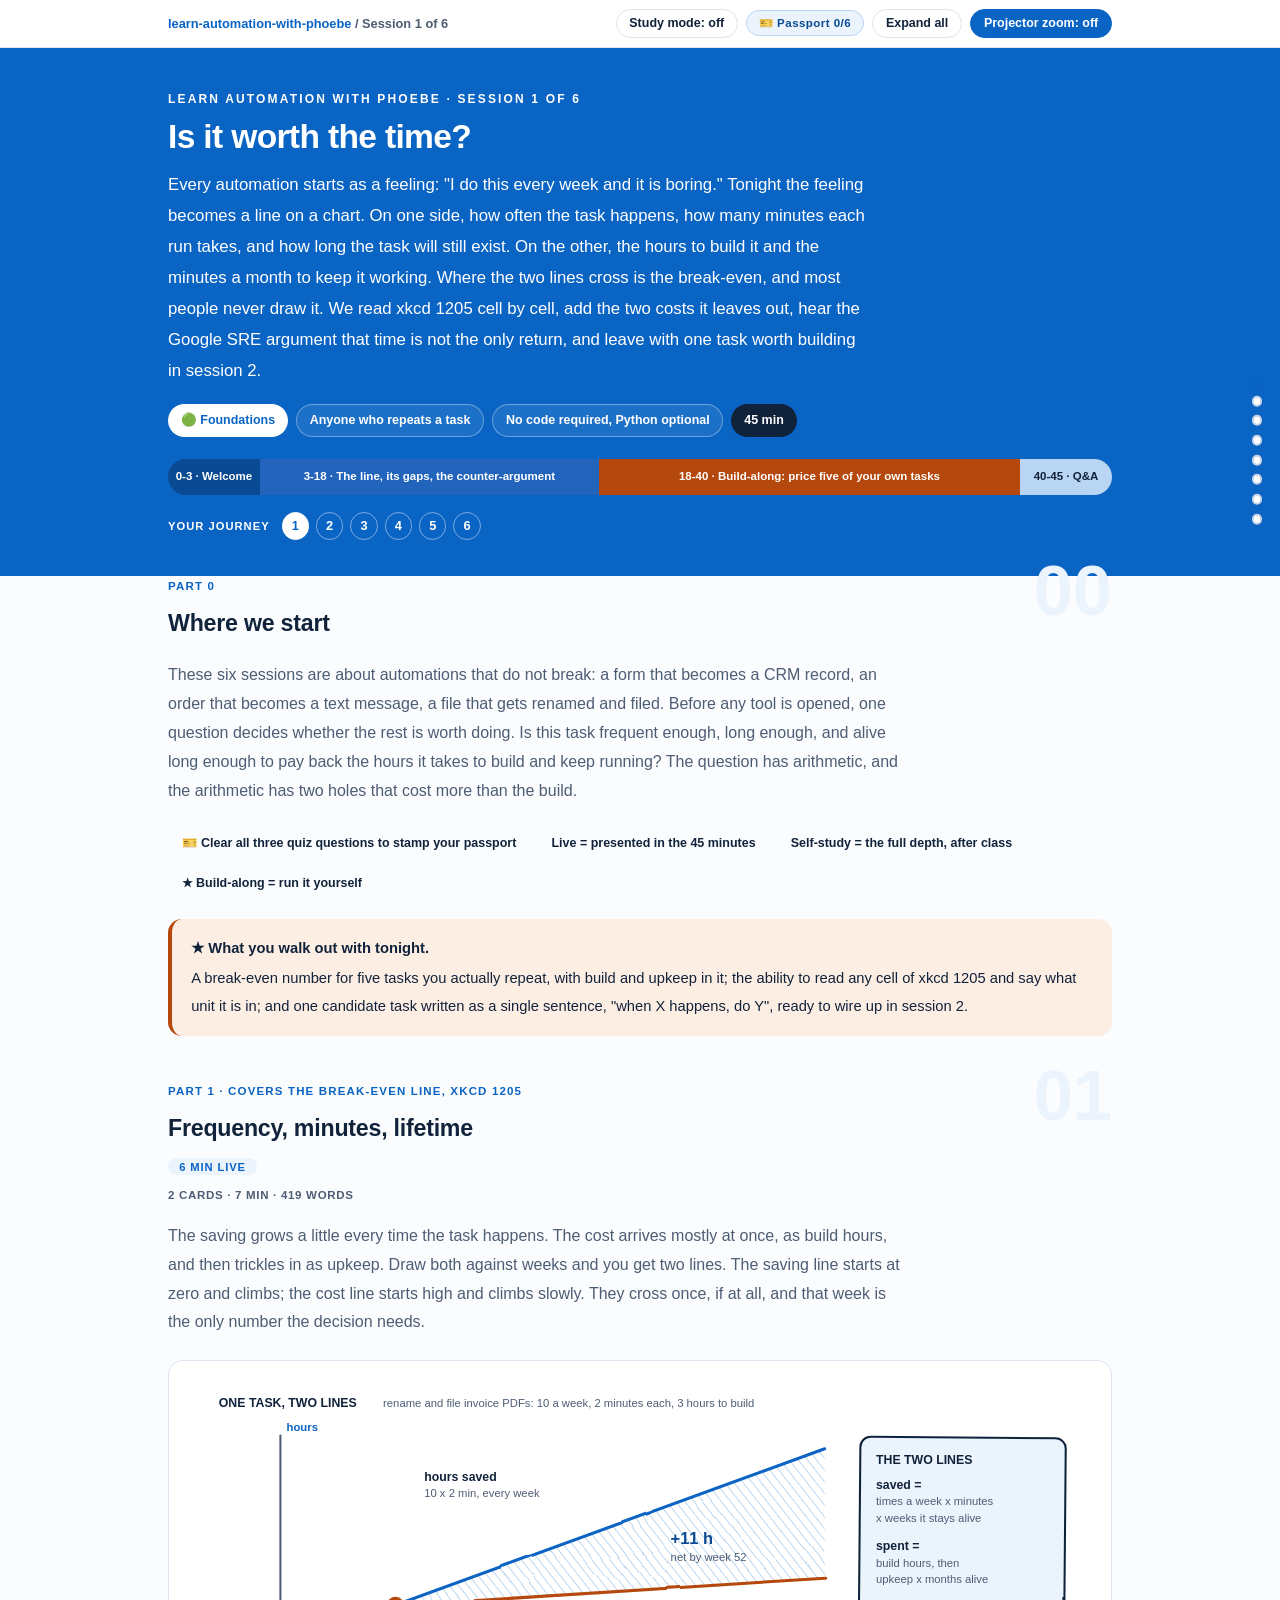
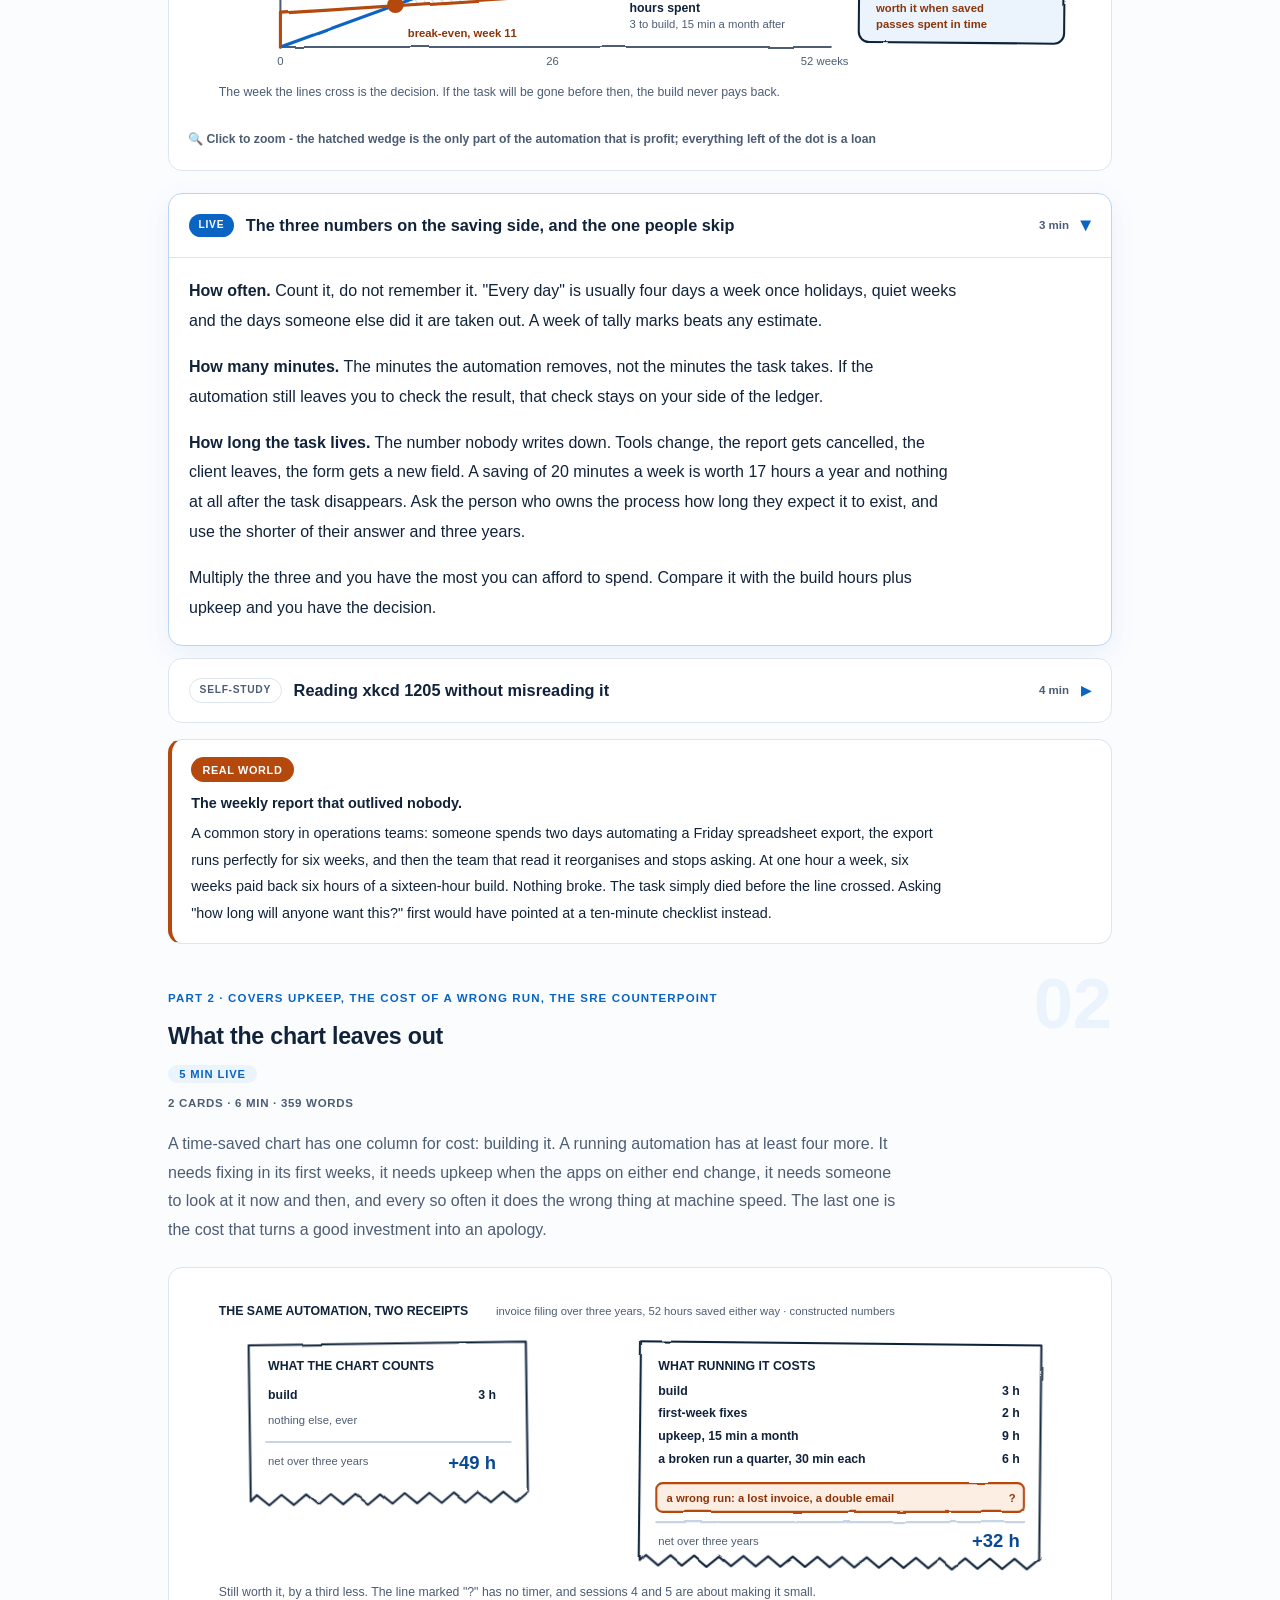
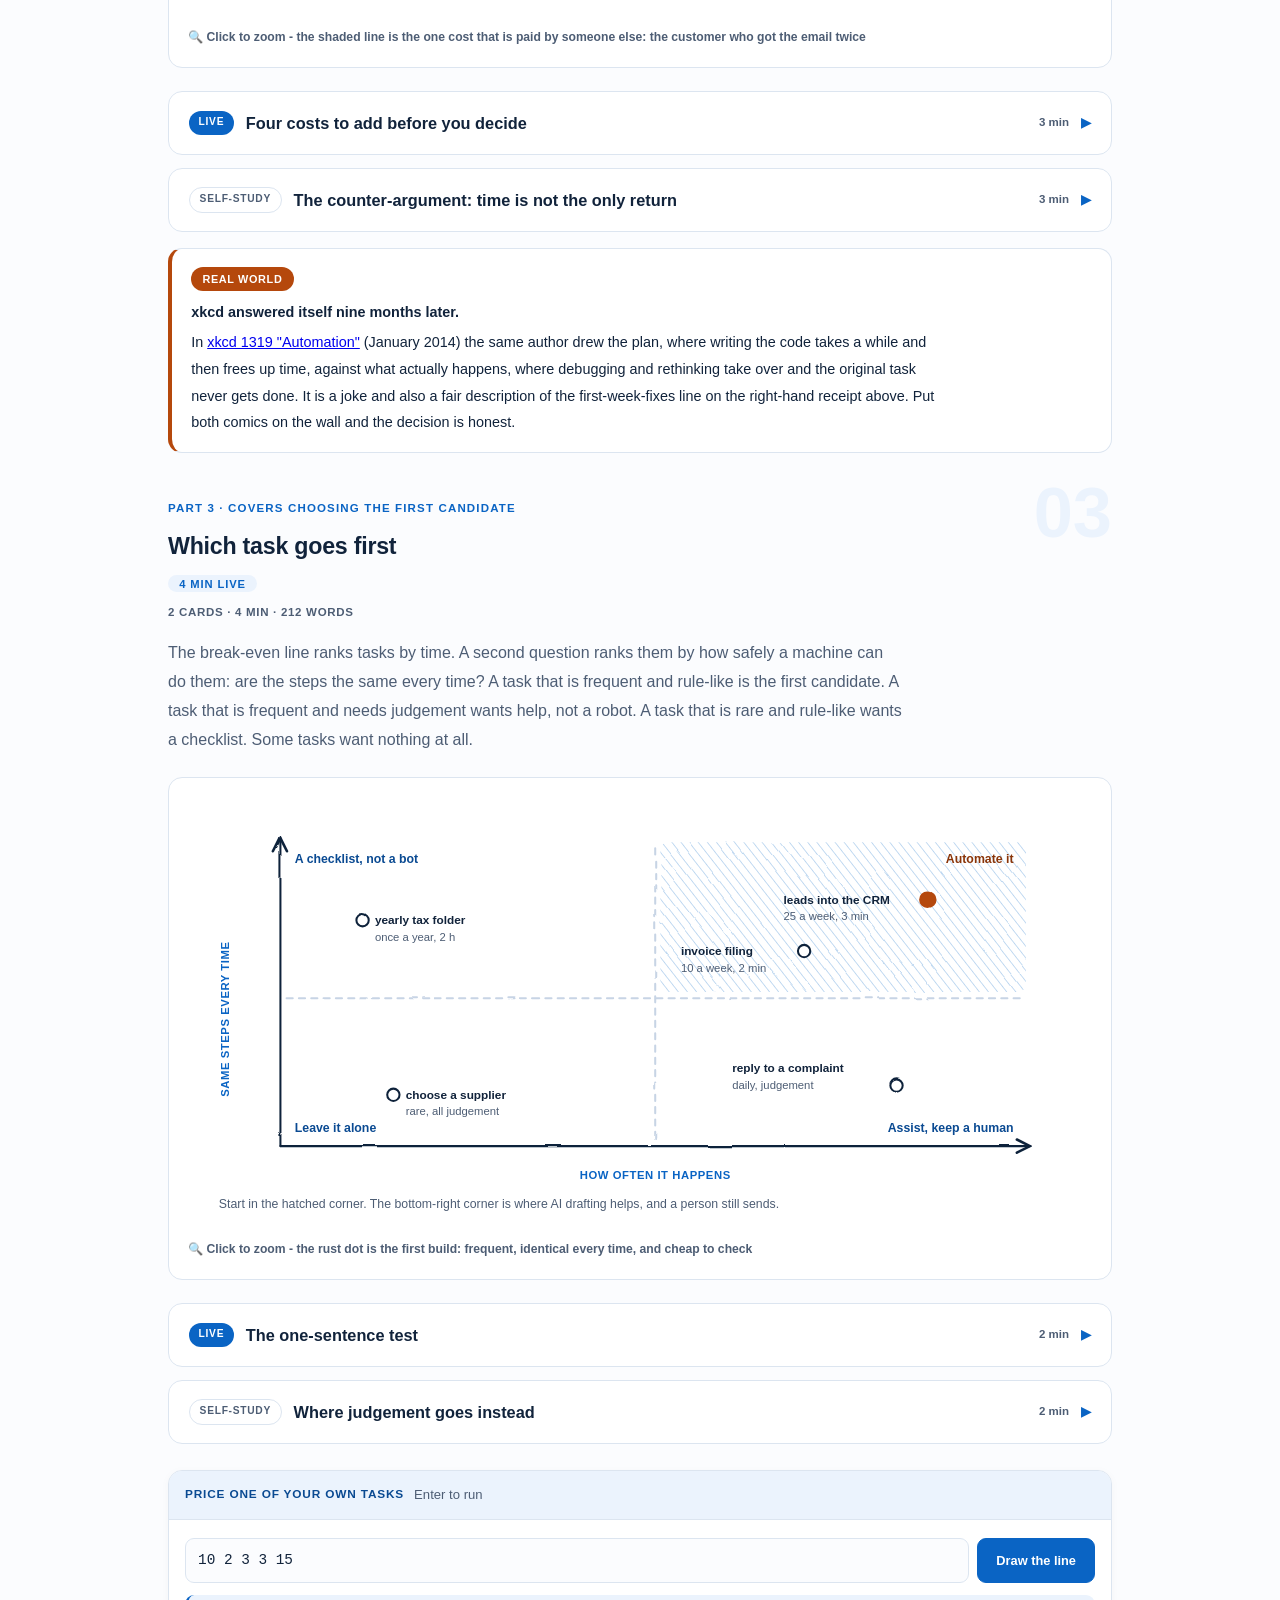
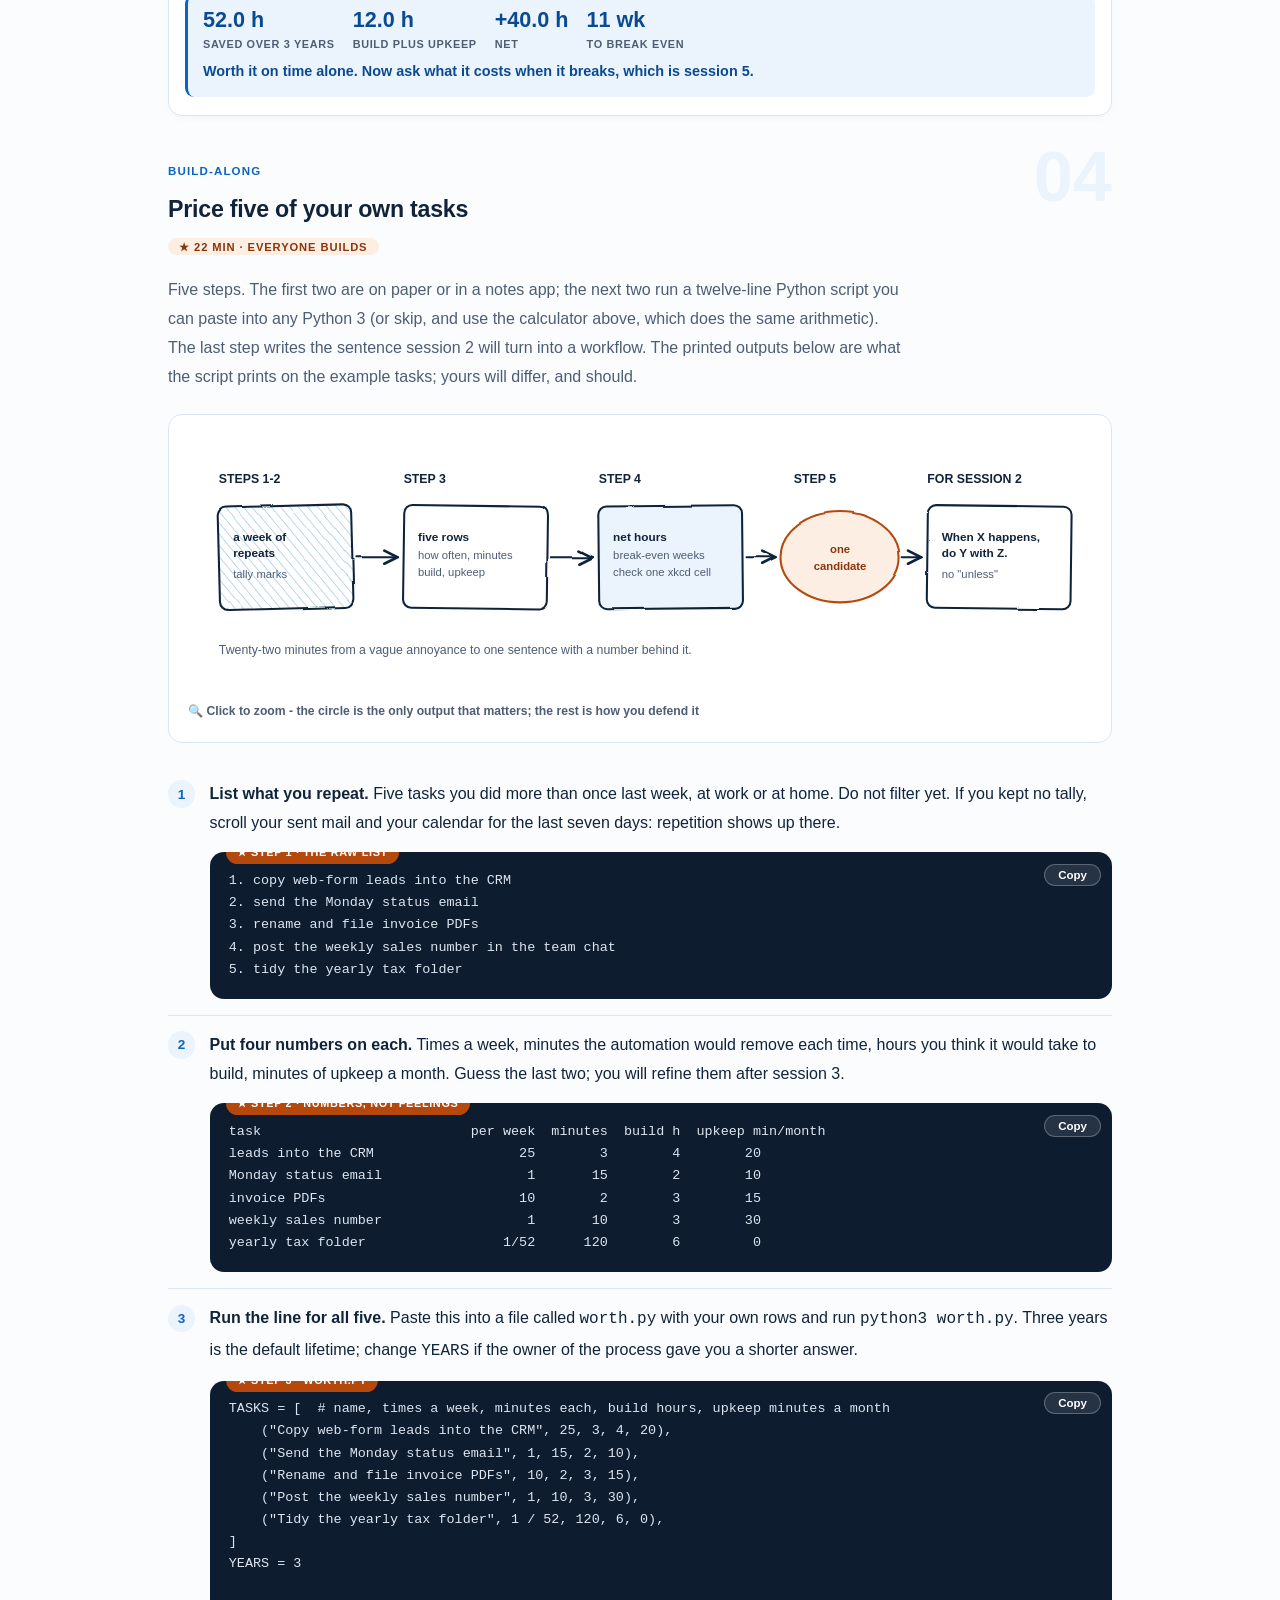
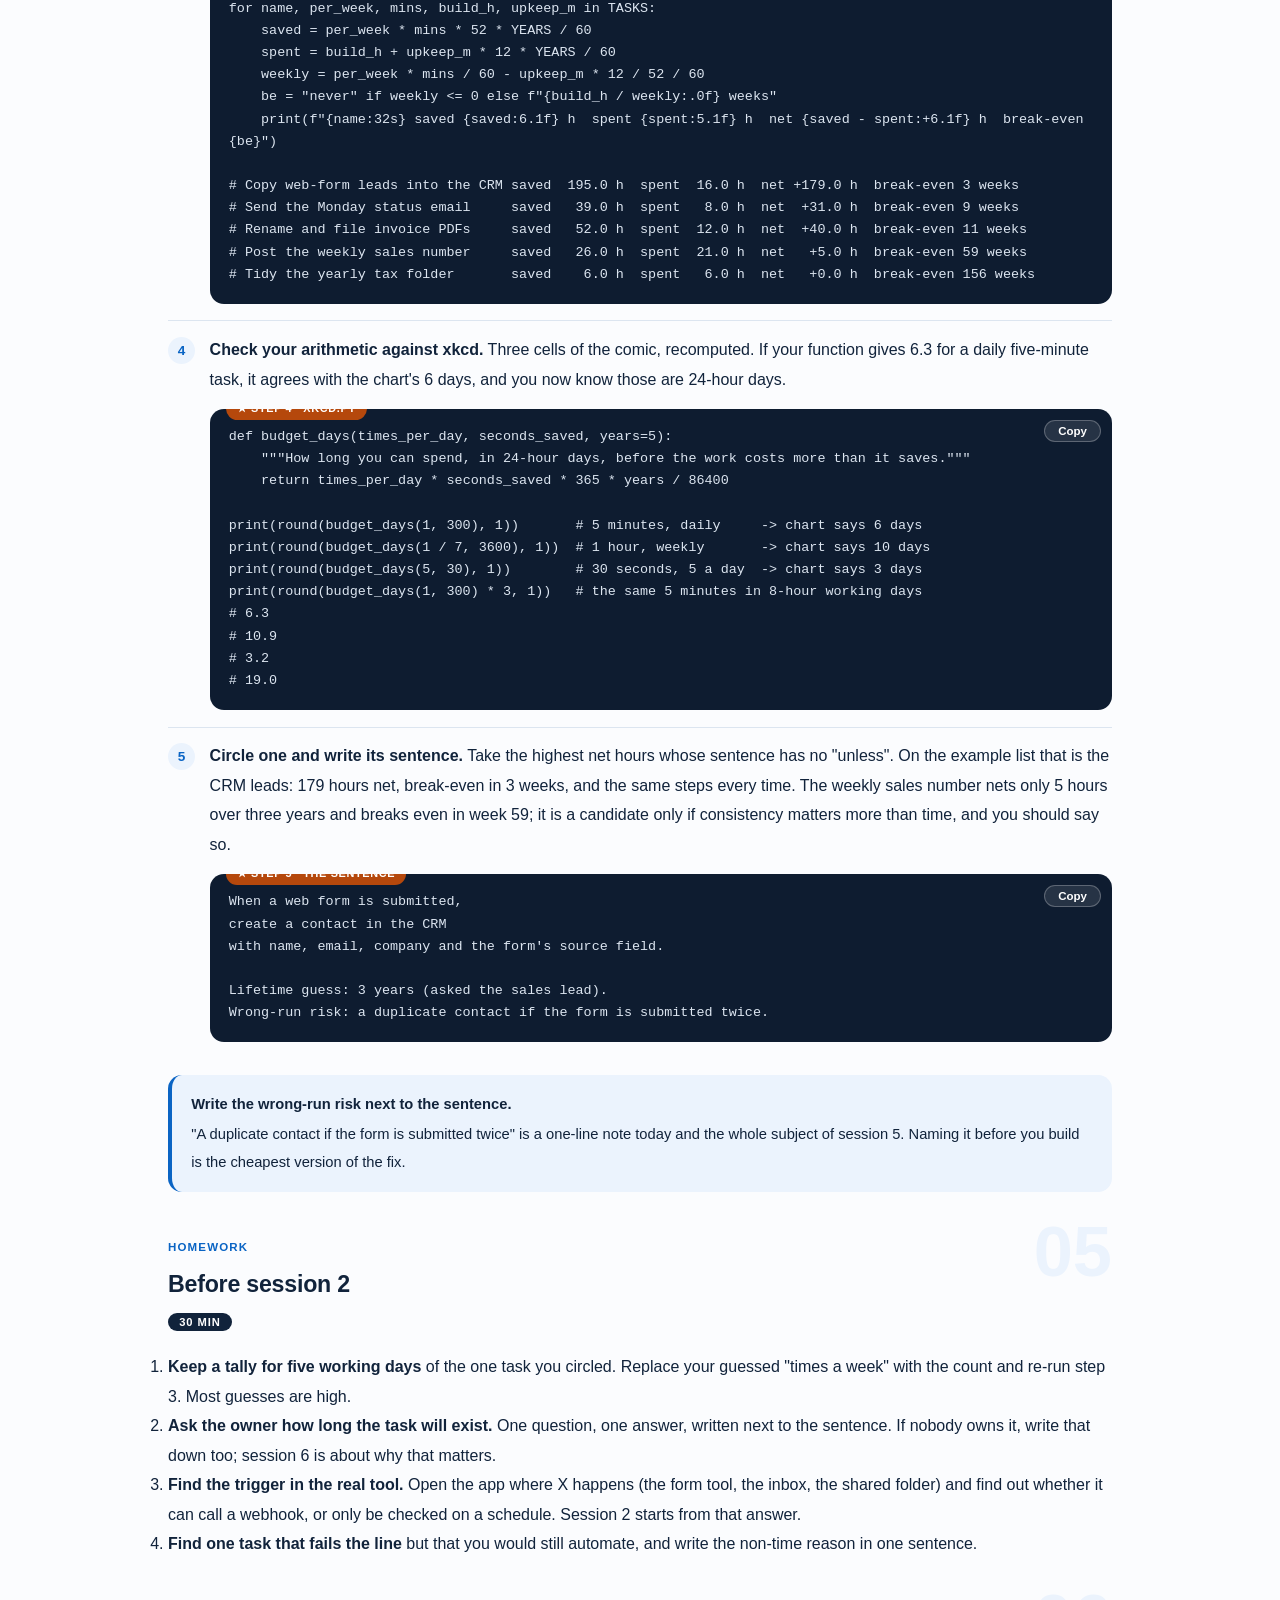
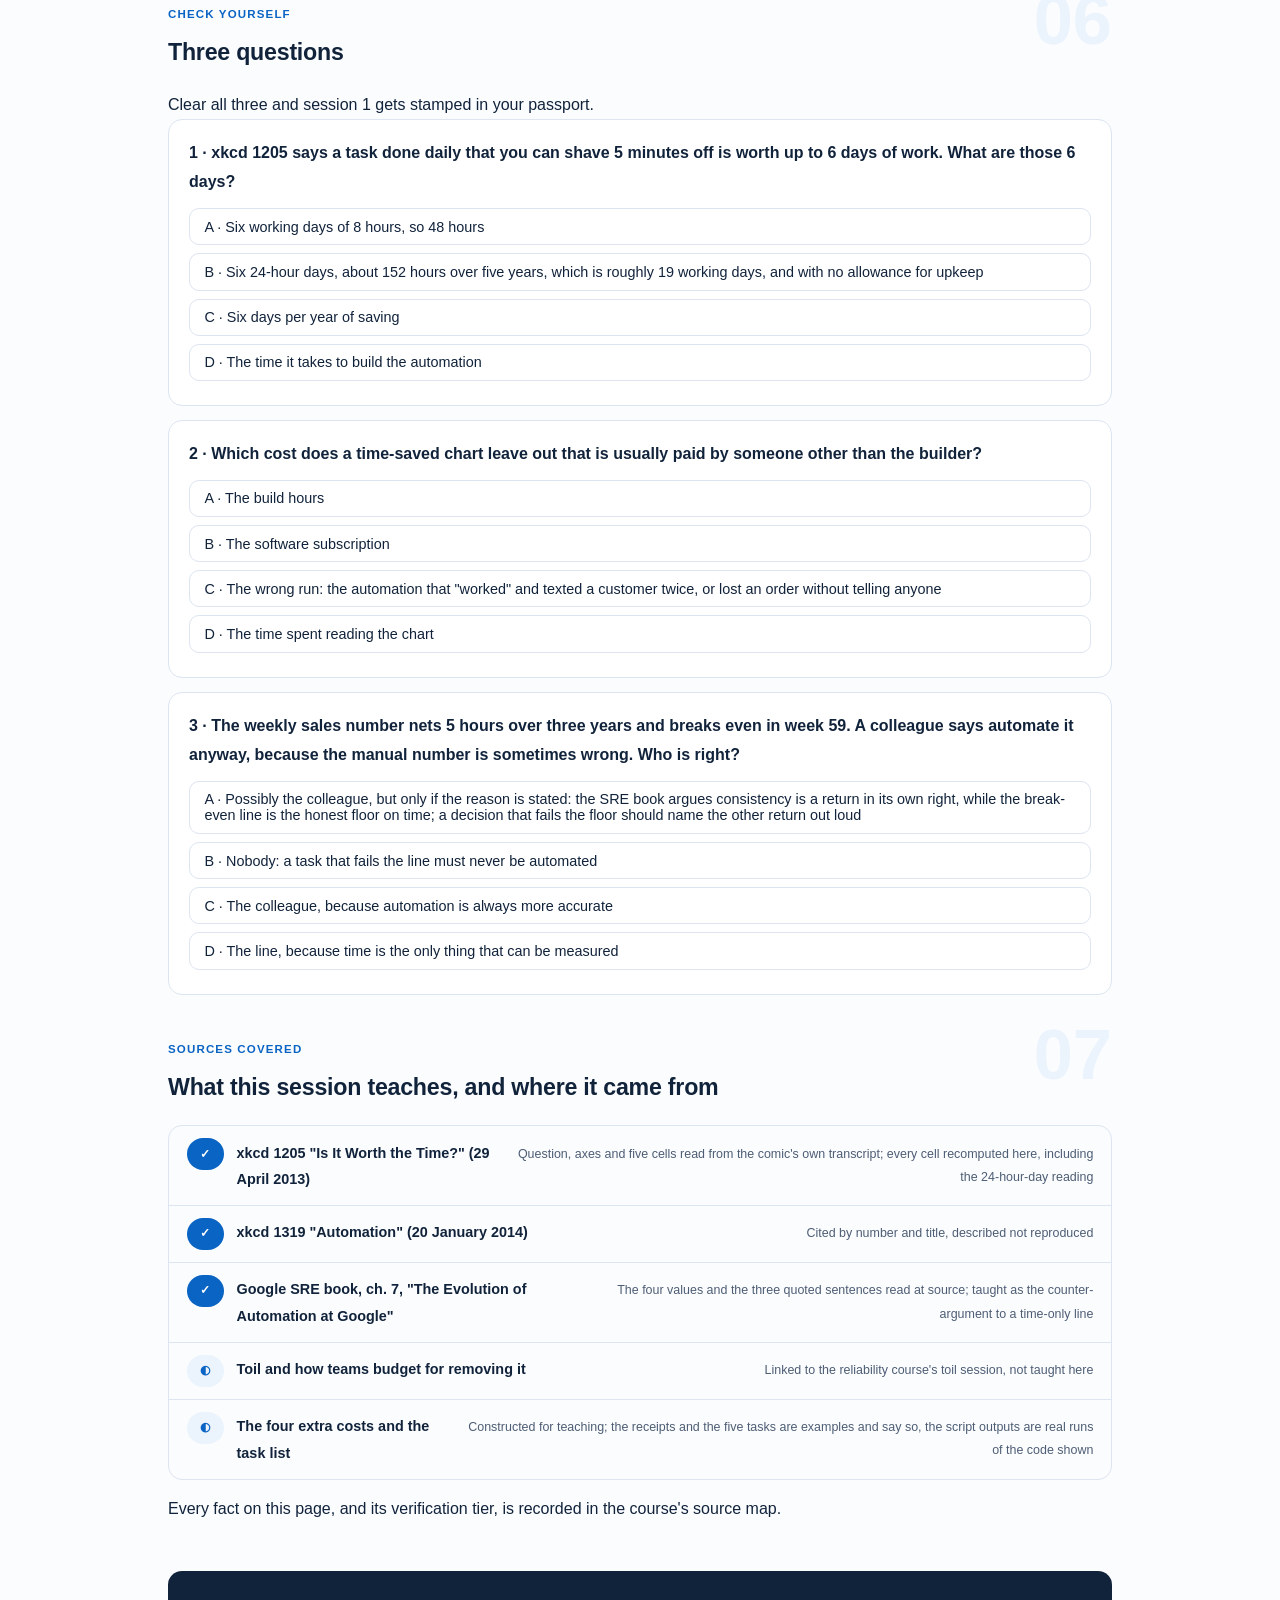
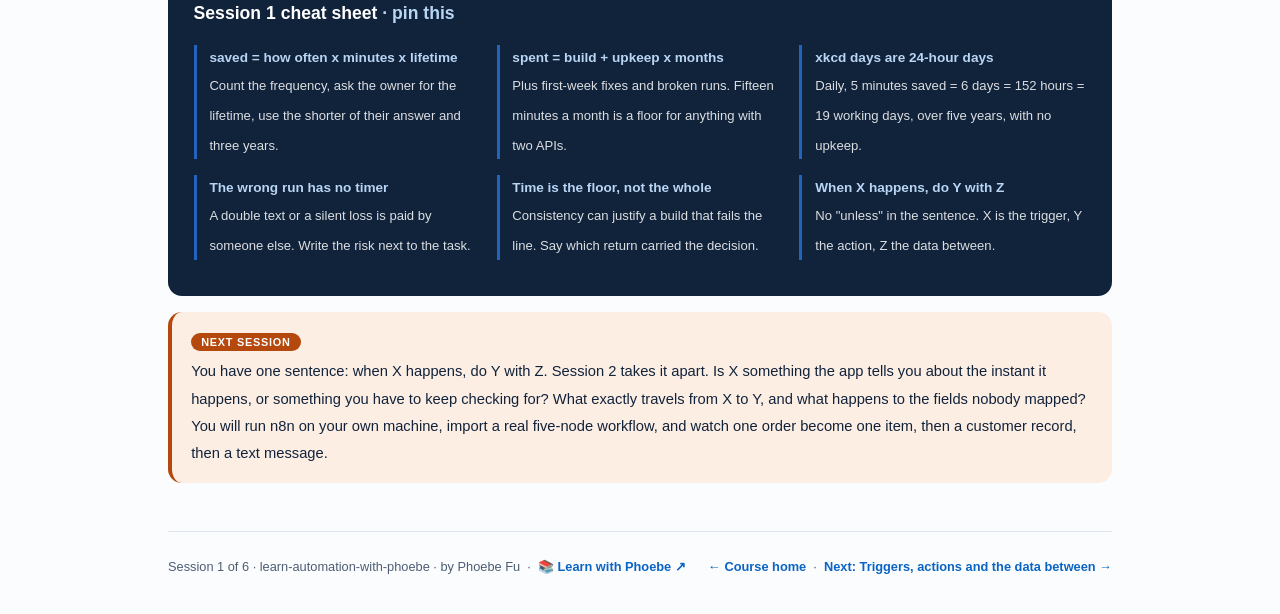
==== courses/01-worth-automating.html @ 1b393b24 "Life & Work Automation - six sessions and a real workflow bench The bench runs four real n8n-format " ====
<!DOCTYPE html>
<html lang="en">
<head>
<meta charset="UTF-8">
<meta name="viewport" content="width=device-width, initial-scale=1.0">
<!-- social:start -->
<meta name="description" content="Session 1 of 6. The break-even line for any automation: how often, how many minutes, how long the task will live, against the hours to build and keep it. xkcd 1205 read cell by cell, the costs it leaves out, and the SRE argument that time is not the only return.">
<meta property="og:type" content="article">
<meta property="og:site_name" content="Learn with Phoebe">
<meta property="og:title" content="Is it worth the time? - learn automation with phoebe">
<meta property="og:description" content="Session 1 of 6. Frequency x minutes x lifetime against build plus upkeep, and the two costs every chart forgets.">
<meta property="og:url" content="https://phoebefu6.github.io/learn-automation-with-phoebe/courses/01-worth-automating.html">
<meta property="og:image" content="https://phoebefu6.github.io/learn-automation-with-phoebe/assets/og-cover.png">
<meta property="og:image:width" content="1200">
<meta property="og:image:height" content="630">
<meta name="twitter:card" content="summary_large_image">
<meta name="twitter:title" content="Is it worth the time? - learn automation with phoebe">
<meta name="twitter:description" content="Session 1 of 6. The break-even line, read honestly.">
<meta name="twitter:image" content="https://phoebefu6.github.io/learn-automation-with-phoebe/assets/og-cover.png">
<!-- social:end -->
<title>Session 1 · Is it worth the time? - learn automation with phoebe</title>
<link rel="stylesheet" href="../assets/style.css?v=1">
</head>
<body>

<div class="toolbar">
  <div class="wrap">
    <span class="crumb"><a href="../index.html">learn-automation-with-phoebe</a> / Session 1 of 6</span>
    <button class="btn" id="toggle-all" type="button">Expand all</button>
    <button class="btn primary" id="zoom-toggle" type="button">Projector zoom: off</button>
  </div>
</div>

<header class="masthead">
  <div class="wrap">
    <div class="eyebrow">Learn Automation with Phoebe · Session 1 of 6</div>
    <h1>Is it worth <span class="accent">the time</span>?</h1>
    <p class="sub">Every automation starts as a feeling: "I do this every week and it is boring." Tonight the feeling becomes a line on a chart. On one side, how often the task happens, how many minutes each run takes, and how long the task will still exist. On the other, the hours to build it and the minutes a month to keep it working. Where the two lines cross is the break-even, and most people never draw it. We read xkcd 1205 cell by cell, add the two costs it leaves out, hear the Google SRE argument that time is not the only return, and leave with one task worth building in session 2.</p>
    <div class="chip-row">
      <span class="chip level">🟢 Foundations</span>
      <span class="chip audience">Anyone who repeats a task</span>
      <span class="chip audience">No code required, Python optional</span>
      <span class="chip time">45 min</span>
    </div>
    <div class="agenda">
      <span class="a1" style="flex:1">0-3 · Welcome</span>
      <span class="a2" style="flex:4">3-18 · The line, its gaps, the counter-argument</span>
      <span class="a3" style="flex:5">18-40 · Build-along: price five of your own tasks</span>
      <span class="a4" style="flex:1">40-45 · Q&amp;A</span>
    </div>
  </div>
</header>

<main class="wrap">

  <section class="section" id="intro">
    <div class="section-kicker">
      <span class="klabel">Part 0</span>
      <h2>Where we start</h2>
    </div>
    <p class="lede">These six sessions are about automations that do not break: a form that becomes a CRM record, an order that becomes a text message, a file that gets renamed and filed. Before any tool is opened, one question decides whether the rest is worth doing. Is this task frequent enough, long enough, and alive long enough to pay back the hours it takes to build and keep running? The question has arithmetic, and the arithmetic has two holes that cost more than the build.</p>

    <div class="legend">
      <span class="pill">🎫 Clear all three quiz questions to stamp your passport</span>
      <span class="pill">Live = presented in the 45 minutes</span>
      <span class="pill">Self-study = the full depth, after class</span>
      <span class="pill">★ Build-along = run it yourself</span>
    </div>

    <div class="callout win">
      <p><strong>★ What you walk out with tonight.</strong> A break-even number for five tasks you actually repeat, with build and upkeep in it; the ability to read any cell of xkcd 1205 and say what unit it is in; and one candidate task written as a single sentence, "when X happens, do Y", ready to wire up in session 2.</p>
    </div>
  </section>

  <section class="section" id="part-1">
    <div class="section-kicker">
      <span class="klabel">Part 1 · covers the break-even line, xkcd 1205</span>
      <h2>Frequency, minutes, lifetime</h2>
      <span class="tag concept">6 min live</span>
    </div>
    <p class="lede">The saving grows a little every time the task happens. The cost arrives mostly at once, as build hours, and then trickles in as upkeep. Draw both against weeks and you get two lines. The saving line starts at zero and climbs; the cost line starts high and climbs slowly. They cross once, if at all, and that week is the only number the decision needs.</p>

    <figure class="zoomable">
      <svg viewBox="0 0 880 330" xmlns="http://www.w3.org/2000/svg" role="img" aria-label="Two hand-drawn lines over 52 weeks for renaming and filing invoice PDFs, 10 times a week at 2 minutes each. The hours-saved line starts at zero and climbs to about 17 hours. The hours-spent line starts at the 3 build hours and climbs slowly with 15 minutes of upkeep a month to about 6 hours. They cross at week 11, the break-even. A side panel spells out the two formulas.">
        <defs>
          <filter id="s1aSk" x="-3%" y="-3%" width="106%" height="106%"><feTurbulence type="fractalNoise" baseFrequency="0.02" numOctaves="2" seed="11" result="n"/><feDisplacementMap in="SourceGraphic" in2="n" scale="2.4" xChannelSelector="R" yChannelSelector="G"/></filter>
          <pattern id="s1aHc" patternUnits="userSpaceOnUse" width="7" height="7" patternTransform="rotate(-38)"><line x1="0" y1="0" x2="0" y2="7" stroke="#0A64C4" stroke-width="1" opacity=".5"/></pattern>
          <marker id="s1aAr" viewBox="0 0 10 10" refX="9" refY="5" markerWidth="8" markerHeight="8" orient="auto"><path d="M1 1 L9 5 L1 9" fill="none" stroke="#11233B" stroke-width="1.6" stroke-linecap="round"/></marker>
        </defs>
        <style>
          .s1aH { font: 800 12px Inter, sans-serif; fill: #11233B; }
          .s1aL { font: 600 12px Inter, sans-serif; fill: #11233B; }
          .s1aS { font: 400 11px Inter, sans-serif; fill: #4D5D74; }
          .s1aB { font: 800 11px Inter, sans-serif; fill: #8A3509; }
          .s1aV { font: 800 16px Inter, sans-serif; fill: #0A4A92; }
          .s1aA { font: 700 11px Inter, sans-serif; fill: #0A64C4; }
          .s1aN { font: 400 12px Inter, sans-serif; fill: #4D5D74; }
        </style>

        <text class="s1aH" x="30" y="26">ONE TASK, TWO LINES</text>
        <text class="s1aS" x="190" y="26">rename and file invoice PDFs: 10 a week, 2 minutes each, 3 hours to build</text>

        <g filter="url(#s1aSk)" fill="none" stroke="#11233B" stroke-width="2" stroke-linecap="round" stroke-linejoin="round">
          <!-- axes -->
          <path d="M90 260 L626 260" stroke="#4D5D74"/>
          <path d="M90 260 L90 54" stroke="#4D5D74"/>
          <!-- the hatched gap after break-even -->
          <path d="M202 219 L620 67 L620 193 Z" fill="url(#s1aHc)" stroke="none"/>
          <!-- saved line -->
          <path d="M90 260 L620 67" stroke="#0A64C4" stroke-width="3"/>
          <!-- spent line: build jump then upkeep slope -->
          <path d="M90 260 L90 227 L620 193" stroke="#B5480C" stroke-width="3"/>
          <!-- break-even dot -->
          <circle cx="202" cy="219" r="7" fill="#B5480C" stroke="#B5480C"/>
          <!-- side panel -->
          <rect x="654" y="56" width="200" height="200" rx="10" transform="rotate(0.5 754 156)" fill="#EBF3FD"/>
        </g>

        <text class="s1aA" x="96" y="50">hours</text>
        <text class="s1aS" x="90" y="278" text-anchor="middle">0</text>
        <text class="s1aS" x="355" y="278" text-anchor="middle">26</text>
        <text class="s1aS" x="620" y="278" text-anchor="middle">52 weeks</text>

        <text class="s1aL" x="230" y="98">hours saved</text>
        <text class="s1aS" x="230" y="114">10 x 2 min, every week</text>
        <text class="s1aL" x="430" y="226">hours spent</text>
        <text class="s1aS" x="430" y="242">3 to build, 15 min a month after</text>
        <text class="s1aB" x="214" y="250">break-even, week 11</text>
        <text class="s1aV" x="470" y="160">+11 h</text>
        <text class="s1aS" x="470" y="176">net by week 52</text>

        <text class="s1aH" x="670" y="82">THE TWO LINES</text>
        <text class="s1aL" x="670" y="106">saved =</text>
        <text class="s1aS" x="670" y="122">times a week x minutes</text>
        <text class="s1aS" x="670" y="138">x weeks it stays alive</text>
        <text class="s1aL" x="670" y="166">spent =</text>
        <text class="s1aS" x="670" y="182">build hours, then</text>
        <text class="s1aS" x="670" y="198">upkeep x months alive</text>
        <text class="s1aB" x="670" y="226">worth it when saved</text>
        <text class="s1aB" x="670" y="242">passes spent in time</text>

        <text class="s1aN" x="30" y="308">The week the lines cross is the decision. If the task will be gone before then, the build never pays back.</text>
      </svg>
      <figcaption>🔍 Click to zoom - the hatched wedge is the only part of the automation that is profit; everything left of the dot is a loan</figcaption>
    </figure>

    <details class="card" open>
      <summary><span class="mode live">Live</span>The three numbers on the saving side, and the one people skip<span class="mini">3 min</span><span class="caret">▶</span></summary>
      <div class="body">
        <p><strong>How often.</strong> Count it, do not remember it. "Every day" is usually four days a week once holidays, quiet weeks and the days someone else did it are taken out. A week of tally marks beats any estimate.</p>
        <p><strong>How many minutes.</strong> The minutes the automation removes, not the minutes the task takes. If the automation still leaves you to check the result, that check stays on your side of the ledger.</p>
        <p><strong>How long the task lives.</strong> The number nobody writes down. Tools change, the report gets cancelled, the client leaves, the form gets a new field. A saving of 20 minutes a week is worth 17 hours a year and nothing at all after the task disappears. Ask the person who owns the process how long they expect it to exist, and use the shorter of their answer and three years.</p>
        <p>Multiply the three and you have the most you can afford to spend. Compare it with the build hours plus upkeep and you have the decision.</p>
      </div>
    </details>

    <details class="card">
      <summary><span class="mode self">Self-study</span>Reading xkcd 1205 without misreading it<span class="mini">4 min</span><span class="caret">▶</span></summary>
      <div class="body">
        <p>Randall Munroe's <a href="https://xkcd.com/1205/">"Is It Worth the Time?"</a> (xkcd 1205, 29 April 2013) is the same calculation done once for a grid of cases. Its question, paraphrased from the comic: how long can you work on making a routine task more efficient before you are spending more time than you save, across five years. Columns are how often you do the task (50 a day down to yearly); rows are how much time you shave off (1 second up to 1 day). Each cell is the build budget.</p>
        <table class="clean">
          <tr><th>Shave off</th><th>How often</th><th>The chart says</th><th>The arithmetic</th></tr>
          <tr><td>5 minutes</td><td>daily</td><td><strong>6 days</strong></td><td>5 x 365 x 5 = 9,125 min = 152 h = 6.3 days of 24 hours</td></tr>
          <tr><td>1 hour</td><td>weekly</td><td><strong>10 days</strong></td><td>52 x 5 = 260 h = 10.8 days; the chart rounds down</td></tr>
          <tr><td>30 seconds</td><td>5 a day</td><td><strong>3 days</strong></td><td>5 x 30 s x 365 x 5 = 3.2 days</td></tr>
          <tr><td>1 minute</td><td>daily</td><td><strong>1 day</strong></td><td>30 h, about 1.3 days</td></tr>
          <tr><td>5 seconds</td><td>50 a day</td><td><strong>5 days</strong></td><td>50 x 5 s x 365 x 5 = 5.3 days</td></tr>
        </table>
        <p>Two things are easy to miss. The "days" are 24-hour days, so the 6 days for a daily five-minute task is 152 hours, which is <strong>19 working days</strong> of 8 hours. And the chart has no upkeep column: it assumes the improvement, once made, costs nothing to keep. For a keyboard shortcut that is nearly true. For anything that talks to another company's API it is not, and Part 2 is about that gap. The comic is CC BY-NC 2.5; read it at the link rather than here.</p>
      </div>
    </details>

    <div class="callout example">
      <span class="ex-pill">Real world</span>
      <p><strong>The weekly report that outlived nobody.</strong> A common story in operations teams: someone spends two days automating a Friday spreadsheet export, the export runs perfectly for six weeks, and then the team that read it reorganises and stops asking. At one hour a week, six weeks paid back six hours of a sixteen-hour build. Nothing broke. The task simply died before the line crossed. Asking "how long will anyone want this?" first would have pointed at a ten-minute checklist instead.</p>
    </div>
  </section>

  <section class="section" id="part-2">
    <div class="section-kicker">
      <span class="klabel">Part 2 · covers upkeep, the cost of a wrong run, the SRE counterpoint</span>
      <h2>What the chart leaves out</h2>
      <span class="tag concept">5 min live</span>
    </div>
    <p class="lede">A time-saved chart has one column for cost: building it. A running automation has at least four more. It needs fixing in its first weeks, it needs upkeep when the apps on either end change, it needs someone to look at it now and then, and every so often it does the wrong thing at machine speed. The last one is the cost that turns a good investment into an apology.</p>

    <figure class="zoomable">
      <svg viewBox="0 0 880 320" xmlns="http://www.w3.org/2000/svg" role="img" aria-label="Two hand-drawn receipts for the same invoice-filing automation over three years. The left receipt, what the chart counts, has one line: build 3 hours. The right receipt, what running it costs, has five lines: build 3 hours, first-week fixes 2 hours, upkeep 15 minutes a month for 9 hours, a broken run a quarter at 30 minutes for 6 hours, and wrong runs at a cost no timer measures. Against 52 hours saved, the net drops from 49 to 32 hours, constructed numbers.">
        <defs>
          <filter id="s1bSk" x="-3%" y="-3%" width="106%" height="106%"><feTurbulence type="fractalNoise" baseFrequency="0.02" numOctaves="2" seed="23" result="n"/><feDisplacementMap in="SourceGraphic" in2="n" scale="2.4" xChannelSelector="R" yChannelSelector="G"/></filter>
          <pattern id="s1bHc" patternUnits="userSpaceOnUse" width="7" height="7" patternTransform="rotate(-38)"><line x1="0" y1="0" x2="0" y2="7" stroke="#0A64C4" stroke-width="1" opacity=".5"/></pattern>
        </defs>
        <style>
          .s1bH { font: 800 12px Inter, sans-serif; fill: #11233B; }
          .s1bL { font: 600 12px Inter, sans-serif; fill: #11233B; }
          .s1bS { font: 400 11px Inter, sans-serif; fill: #4D5D74; }
          .s1bB { font: 800 11px Inter, sans-serif; fill: #8A3509; }
          .s1bV { font: 800 18px Inter, sans-serif; fill: #0A4A92; }
          .s1bN { font: 400 12px Inter, sans-serif; fill: #4D5D74; }
        </style>

        <text class="s1bH" x="30" y="26">THE SAME AUTOMATION, TWO RECEIPTS</text>
        <text class="s1bS" x="300" y="26">invoice filing over three years, 52 hours saved either way · constructed numbers</text>

        <g filter="url(#s1bSk)" fill="none" stroke="#11233B" stroke-width="2" stroke-linecap="round" stroke-linejoin="round">
          <!-- receipt A -->
          <path d="M60 54 L330 54 L330 200 L318 210 L306 200 L294 210 L282 200 L270 210 L258 200 L246 210 L234 200 L222 210 L210 200 L198 210 L186 200 L174 210 L162 200 L150 210 L138 200 L126 210 L114 200 L102 210 L90 200 L78 210 L66 200 L60 206 Z" fill="#FFFFFF" transform="rotate(-0.8 195 130)"/>
          <!-- receipt B -->
          <path d="M440 54 L830 54 L830 262 L818 272 L806 262 L794 272 L782 262 L770 272 L758 262 L746 272 L734 262 L722 272 L710 262 L698 272 L686 262 L674 272 L662 262 L650 272 L638 262 L626 272 L614 262 L602 272 L590 262 L578 272 L566 262 L554 272 L542 262 L530 272 L518 262 L506 272 L494 262 L482 272 L470 262 L458 272 L446 262 L440 268 Z" fill="#FFFFFF" transform="rotate(0.6 635 160)"/>
          <!-- the wrong-run line highlighted -->
          <rect x="456" y="190" width="358" height="28" rx="6" fill="#FDEEE4" stroke="#B5480C"/>
          <!-- dividers -->
          <path d="M76 150 L314 150" stroke="#C7D4E5"/>
          <path d="M456 228 L814 228" stroke="#C7D4E5"/>
        </g>

        <text class="s1bH" x="78" y="80">WHAT THE CHART COUNTS</text>
        <text class="s1bL" x="78" y="108">build</text>
        <text class="s1bL" x="300" y="108" text-anchor="end">3 h</text>
        <text class="s1bS" x="78" y="132">nothing else, ever</text>
        <text class="s1bS" x="78" y="172">net over three years</text>
        <text class="s1bV" x="300" y="176" text-anchor="end">+49 h</text>

        <text class="s1bH" x="458" y="80">WHAT RUNNING IT COSTS</text>
        <text class="s1bL" x="458" y="104">build</text>
        <text class="s1bL" x="810" y="104" text-anchor="end">3 h</text>
        <text class="s1bL" x="458" y="126">first-week fixes</text>
        <text class="s1bL" x="810" y="126" text-anchor="end">2 h</text>
        <text class="s1bL" x="458" y="148">upkeep, 15 min a month</text>
        <text class="s1bL" x="810" y="148" text-anchor="end">9 h</text>
        <text class="s1bL" x="458" y="170">a broken run a quarter, 30 min each</text>
        <text class="s1bL" x="810" y="170" text-anchor="end">6 h</text>
        <text class="s1bB" x="466" y="208">a wrong run: a lost invoice, a double email</text>
        <text class="s1bB" x="806" y="208" text-anchor="end">?</text>
        <text class="s1bS" x="458" y="250">net over three years</text>
        <text class="s1bV" x="810" y="252" text-anchor="end">+32 h</text>

        <text class="s1bN" x="30" y="300">Still worth it, by a third less. The line marked "?" has no timer, and sessions 4 and 5 are about making it small.</text>
      </svg>
      <figcaption>🔍 Click to zoom - the shaded line is the one cost that is paid by someone else: the customer who got the email twice</figcaption>
    </figure>

    <details class="card">
      <summary><span class="mode live">Live</span>Four costs to add before you decide<span class="mini">3 min</span><span class="caret">▶</span></summary>
      <div class="body">
        <p><strong>First-week fixes.</strong> The first real runs find the cases the test did not: an empty field, a name with an apostrophe, a file uploaded twice. Budget about half the build again.</p>
        <p><strong>Upkeep.</strong> An automation sits between two products that both ship updates. A renamed field, an expired connection, a changed rate limit: each one is a small repair. Fifteen minutes a month is a reasonable floor for anything that touches two other companies' software.</p>
        <p><strong>Broken runs.</strong> Steps fail: a timeout, a 500 error, an outage. Someone has to notice, find the run, and fix or replay it. Session 5 is about making that cheap.</p>
        <p><strong>Wrong runs.</strong> The run that "worked" and did the wrong thing: texted a customer twice, filed an invoice under the wrong client, lost an order without saying so. No timer measures it and it is often the largest cost, because a human doing the task would have noticed. Session 4 counts exactly these on one seeded day.</p>
      </div>
    </details>

    <details class="card">
      <summary><span class="mode self">Self-study</span>The counter-argument: time is not the only return<span class="mini">3 min</span><span class="caret">▶</span></summary>
      <div class="body">
        <p>Google's SRE book disagrees with any time-only chart, xkcd's included. Chapter 7, <a href="https://sre.google/sre-book/automation-at-google/">"The Evolution of Automation at Google"</a> (Niall Murphy with John Looney and Michael Kacirek), lists four values: consistency, a platform you can extend and fix once, faster repairs, and time saving. Its argument is that automation "provides more than just time saving, so it's worth implementing in more cases than a simple time-expended versus time-saved calculation might suggest." A task done by hand a hundred times is not done the same way a hundred times; a script is.</p>
        <p>The same chapter also says "doing automation thoughtlessly can create as many problems as it solves," and opens with "For SRE, automation is a force multiplier, not a panacea." Both sides are right about different things. The break-even line is the honest floor: if a task fails it on time, the automation has to be justified by something else, and that something should be said out loud ("we automate this because the manual version gets the VAT wrong one time in twenty"), not smuggled in. The engineering view of repeated manual work as toil, and how teams budget for removing it, belongs to the <a href="https://phoebefu6.github.io/learn-data-reliability-with-phoebe/courses/b7-toil.html">reliability course's toil session</a>.</p>
      </div>
    </details>

    <div class="callout example">
      <span class="ex-pill">Real world</span>
      <p><strong>xkcd answered itself nine months later.</strong> In <a href="https://xkcd.com/1319/">xkcd 1319 "Automation"</a> (January 2014) the same author drew the plan, where writing the code takes a while and then frees up time, against what actually happens, where debugging and rethinking take over and the original task never gets done. It is a joke and also a fair description of the first-week-fixes line on the right-hand receipt above. Put both comics on the wall and the decision is honest.</p>
    </div>
  </section>

  <section class="section" id="part-3">
    <div class="section-kicker">
      <span class="klabel">Part 3 · covers choosing the first candidate</span>
      <h2>Which task goes first</h2>
      <span class="tag concept">4 min live</span>
    </div>
    <p class="lede">The break-even line ranks tasks by time. A second question ranks them by how safely a machine can do them: are the steps the same every time? A task that is frequent and rule-like is the first candidate. A task that is frequent and needs judgement wants help, not a robot. A task that is rare and rule-like wants a checklist. Some tasks want nothing at all.</p>

    <figure class="zoomable">
      <svg viewBox="0 0 880 420" xmlns="http://www.w3.org/2000/svg" role="img" aria-label="A hand-drawn quadrant. Horizontal axis: how often the task happens. Vertical axis: how rule-like it is, the same steps every time. Top right, automate it: copying web-form leads into the CRM, renaming and filing invoices. Top left, a checklist not a bot: the yearly tax folder. Bottom right, assist and keep a human: replying to a complaint. Bottom left, leave it alone: choosing a new supplier.">
        <defs>
          <filter id="s1cSk" x="-3%" y="-3%" width="106%" height="106%"><feTurbulence type="fractalNoise" baseFrequency="0.02" numOctaves="2" seed="37" result="n"/><feDisplacementMap in="SourceGraphic" in2="n" scale="2.4" xChannelSelector="R" yChannelSelector="G"/></filter>
          <pattern id="s1cHc" patternUnits="userSpaceOnUse" width="7" height="7" patternTransform="rotate(-38)"><line x1="0" y1="0" x2="0" y2="7" stroke="#0A64C4" stroke-width="1" opacity=".45"/></pattern>
          <marker id="s1cAr" viewBox="0 0 10 10" refX="9" refY="5" markerWidth="8" markerHeight="8" orient="auto"><path d="M1 1 L9 5 L1 9" fill="none" stroke="#11233B" stroke-width="1.6" stroke-linecap="round"/></marker>
        </defs>
        <style>
          .s1cH { font: 800 12px Inter, sans-serif; fill: #11233B; }
          .s1cC { font: 800 12px Inter, sans-serif; fill: #0A4A92; }
          .s1cL { font: 600 11.5px Inter, sans-serif; fill: #11233B; }
          .s1cS { font: 400 11px Inter, sans-serif; fill: #4D5D74; }
          .s1cB { font: 800 12px Inter, sans-serif; fill: #8A3509; }
          .s1cA { font: 700 11px Inter, sans-serif; fill: #0A64C4; letter-spacing: .05em; }
          .s1cN { font: 400 12px Inter, sans-serif; fill: #4D5D74; }
        </style>

        <g filter="url(#s1cSk)" fill="none" stroke="#11233B" stroke-width="2" stroke-linecap="round" stroke-linejoin="round">
          <!-- top right hatched: the target corner -->
          <rect x="460" y="44" width="356" height="146" rx="8" fill="url(#s1cHc)" stroke="none"/>
          <!-- axes -->
          <path d="M90 340 L820 340" marker-end="url(#s1cAr)"/>
          <path d="M90 340 L90 40" marker-end="url(#s1cAr)"/>
          <!-- dividers -->
          <path d="M455 50 L455 334" stroke="#C7D4E5" stroke-dasharray="6 6"/>
          <path d="M96 196 L814 196" stroke="#C7D4E5" stroke-dasharray="6 6"/>
          <!-- dots -->
          <circle cx="720" cy="100" r="7" fill="#B5480C" stroke="#B5480C"/>
          <circle cx="600" cy="150" r="6" fill="#FFFFFF"/>
          <circle cx="170" cy="120" r="6" fill="#FFFFFF"/>
          <circle cx="690" cy="280" r="6" fill="#FFFFFF"/>
          <circle cx="200" cy="290" r="6" fill="#FFFFFF"/>
        </g>

        <text class="s1cA" x="455" y="372" text-anchor="middle">HOW OFTEN IT HAPPENS</text>
        <text class="s1cA" x="40" y="292" text-anchor="start" transform="rotate(-90 40 292)">SAME STEPS EVERY TIME</text>

        <text class="s1cB" x="804" y="64" text-anchor="end">Automate it</text>
        <text class="s1cC" x="104" y="64">A checklist, not a bot</text>
        <text class="s1cC" x="804" y="326" text-anchor="end">Assist, keep a human</text>
        <text class="s1cC" x="104" y="326">Leave it alone</text>

        <text class="s1cL" x="580" y="104">leads into the CRM</text>
        <text class="s1cS" x="580" y="120">25 a week, 3 min</text>
        <text class="s1cL" x="480" y="154">invoice filing</text>
        <text class="s1cS" x="480" y="170">10 a week, 2 min</text>
        <text class="s1cL" x="182" y="124">yearly tax folder</text>
        <text class="s1cS" x="182" y="140">once a year, 2 h</text>
        <text class="s1cL" x="530" y="268">reply to a complaint</text>
        <text class="s1cS" x="530" y="284">daily, judgement</text>
        <text class="s1cL" x="212" y="294">choose a supplier</text>
        <text class="s1cS" x="212" y="310">rare, all judgement</text>

        <text class="s1cN" x="30" y="400">Start in the hatched corner. The bottom-right corner is where AI drafting helps, and a person still sends.</text>
      </svg>
      <figcaption>🔍 Click to zoom - the rust dot is the first build: frequent, identical every time, and cheap to check</figcaption>
    </figure>

    <details class="card">
      <summary><span class="mode live">Live</span>The one-sentence test<span class="mini">2 min</span><span class="caret">▶</span></summary>
      <div class="body">
        <p>Write the candidate as <strong>"When X happens, do Y with Z."</strong> When a web form is submitted, create a contact in the CRM with the name, email and source. When an invoice PDF lands in the inbox folder, rename it to date-client-amount and move it to the client's folder. If the sentence needs an "unless", a "depending on" or "if it looks like", the task has judgement in it, and that part either stays with a person or becomes an explicit rule before anything is built.</p>
        <p>The X is the trigger, the Y is the action, and the Z is the data that has to travel between them. Session 2 is those three words, in detail.</p>
      </div>
    </details>

    <details class="card">
      <summary><span class="mode self">Self-study</span>Where judgement goes instead<span class="mini">2 min</span><span class="caret">▶</span></summary>
      <div class="body">
        <p>Tasks in the bottom-right corner, frequent but judgement-heavy, are where language models are most often put to work: drafting the reply, sorting the inbox, summarising the thread, with a person approving before anything is sent. That is a different discipline with its own failure modes, and it has its own course: <a href="https://phoebefu6.github.io/learn-ai-productivity-with-phoebe/">AI-Powered Productivity</a>. When the steps themselves are chosen by a model at run time, the result is an agent rather than a workflow; the <a href="https://phoebefu6.github.io/learn-ai-agents-with-phoebe/courses/a3-workflows-vs-agents.html">agents course</a> draws that line. Everything in these six sessions is a workflow: the steps are fixed when you build it.</p>
      </div>
    </details>

    <div class="tryrow" data-fn="worth" data-title="Price one of your own tasks" data-hint="times a week, minutes saved, years it will run, build hours, upkeep minutes a month" data-seed="10 2 3 3 15" data-cta="Draw the line"></div>
  </section>

  <section class="section" id="demo-1">
    <div class="section-kicker">
      <span class="klabel">Build-along</span>
      <h2>Price five of your own tasks</h2>
      <span class="tag demo">★ 22 min · everyone builds</span>
    </div>
    <p class="lede">Five steps. The first two are on paper or in a notes app; the next two run a twelve-line Python script you can paste into any Python 3 (or skip, and use the calculator above, which does the same arithmetic). The last step writes the sentence session 2 will turn into a workflow. The printed outputs below are what the script prints on the example tasks; yours will differ, and should.</p>

    <figure class="zoomable">
      <svg viewBox="0 0 880 250" xmlns="http://www.w3.org/2000/svg" role="img" aria-label="The build-along as a hand-drawn pipeline. A hatched pile of repeated tasks becomes five rows of numbers, then a column of net hours with break-even weeks, then one circled candidate, then a single sentence: when X happens, do Y with Z.">
        <defs>
          <filter id="s1dSk" x="-3%" y="-3%" width="106%" height="106%"><feTurbulence type="fractalNoise" baseFrequency="0.02" numOctaves="2" seed="41" result="n"/><feDisplacementMap in="SourceGraphic" in2="n" scale="2.4" xChannelSelector="R" yChannelSelector="G"/></filter>
          <pattern id="s1dHc" patternUnits="userSpaceOnUse" width="7" height="7" patternTransform="rotate(-38)"><line x1="0" y1="0" x2="0" y2="7" stroke="#0A64C4" stroke-width="1" opacity=".5"/></pattern>
          <marker id="s1dAr" viewBox="0 0 10 10" refX="9" refY="5" markerWidth="8" markerHeight="8" orient="auto"><path d="M1 1 L9 5 L1 9" fill="none" stroke="#11233B" stroke-width="1.6" stroke-linecap="round"/></marker>
        </defs>
        <style>
          .s1dH { font: 800 12px Inter, sans-serif; fill: #11233B; }
          .s1dL { font: 700 11.5px Inter, sans-serif; fill: #11233B; }
          .s1dS { font: 400 11px Inter, sans-serif; fill: #4D5D74; }
          .s1dB { font: 800 11px Inter, sans-serif; fill: #8A3509; }
          .s1dN { font: 400 12px Inter, sans-serif; fill: #4D5D74; }
        </style>

        <g filter="url(#s1dSk)" fill="none" stroke="#11233B" stroke-width="2" stroke-linecap="round" stroke-linejoin="round">
          <rect x="30" y="70" width="130" height="100" rx="8" transform="rotate(-1.5 95 120)" fill="url(#s1dHc)"/>
          <rect x="210" y="70" width="140" height="100" rx="8" transform="rotate(0.8 280 120)" fill="#FFFFFF"/>
          <rect x="400" y="70" width="140" height="100" rx="8" transform="rotate(-0.6 470 120)" fill="#EBF3FD"/>
          <ellipse cx="635" cy="120" rx="58" ry="44" fill="#FDEEE4" stroke="#B5480C"/>
          <rect x="720" y="70" width="140" height="100" rx="8" transform="rotate(0.7 790 120)" fill="#FFFFFF"/>
          <path d="M164 120 L204 120" marker-end="url(#s1dAr)"/>
          <path d="M354 120 L394 120" marker-end="url(#s1dAr)"/>
          <path d="M544 120 L572 120" marker-end="url(#s1dAr)"/>
          <path d="M696 120 L714 120" marker-end="url(#s1dAr)"/>
        </g>

        <text class="s1dH" x="30" y="48">STEPS 1-2</text>
        <text class="s1dH" x="210" y="48">STEP 3</text>
        <text class="s1dH" x="400" y="48">STEP 4</text>
        <text class="s1dH" x="590" y="48">STEP 5</text>
        <text class="s1dH" x="720" y="48">FOR SESSION 2</text>

        <text class="s1dL" x="44" y="104">a week of</text>
        <text class="s1dL" x="44" y="120">repeats</text>
        <text class="s1dS" x="44" y="140">tally marks</text>
        <text class="s1dL" x="224" y="104">five rows</text>
        <text class="s1dS" x="224" y="122">how often, minutes</text>
        <text class="s1dS" x="224" y="138">build, upkeep</text>
        <text class="s1dL" x="414" y="104">net hours</text>
        <text class="s1dS" x="414" y="122">break-even weeks</text>
        <text class="s1dS" x="414" y="138">check one xkcd cell</text>
        <text class="s1dB" x="635" y="116" text-anchor="middle">one</text>
        <text class="s1dB" x="635" y="132" text-anchor="middle">candidate</text>
        <text class="s1dL" x="734" y="104">When X happens,</text>
        <text class="s1dL" x="734" y="120">do Y with Z.</text>
        <text class="s1dS" x="734" y="140">no "unless"</text>

        <text class="s1dN" x="30" y="214">Twenty-two minutes from a vague annoyance to one sentence with a number behind it.</text>
      </svg>
      <figcaption>🔍 Click to zoom - the circle is the only output that matters; the rest is how you defend it</figcaption>
    </figure>

    <div class="steps">
      <div class="step">
        <p><strong>List what you repeat.</strong> Five tasks you did more than once last week, at work or at home. Do not filter yet. If you kept no tally, scroll your sent mail and your calendar for the last seven days: repetition shows up there.</p>
        <div class="prompt-box good"><span class="label">★ Step 1 · the raw list</span>1. copy web-form leads into the CRM
2. send the Monday status email
3. rename and file invoice PDFs
4. post the weekly sales number in the team chat
5. tidy the yearly tax folder</div>
      </div>
      <div class="step">
        <p><strong>Put four numbers on each.</strong> Times a week, minutes the automation would remove each time, hours you think it would take to build, minutes of upkeep a month. Guess the last two; you will refine them after session 3.</p>
        <div class="prompt-box good"><span class="label">★ Step 2 · numbers, not feelings</span>task                          per week  minutes  build h  upkeep min/month
leads into the CRM                  25        3        4        20
Monday status email                  1       15        2        10
invoice PDFs                        10        2        3        15
weekly sales number                  1       10        3        30
yearly tax folder                 1/52      120        6         0</div>
      </div>
      <div class="step">
        <p><strong>Run the line for all five.</strong> Paste this into a file called <code>worth.py</code> with your own rows and run <code>python3 worth.py</code>. Three years is the default lifetime; change <code>YEARS</code> if the owner of the process gave you a shorter answer.</p>
        <div class="prompt-box good"><span class="label">★ Step 3 · worth.py</span>TASKS = [  # name, times a week, minutes each, build hours, upkeep minutes a month
    ("Copy web-form leads into the CRM", 25, 3, 4, 20),
    ("Send the Monday status email", 1, 15, 2, 10),
    ("Rename and file invoice PDFs", 10, 2, 3, 15),
    ("Post the weekly sales number", 1, 10, 3, 30),
    ("Tidy the yearly tax folder", 1 / 52, 120, 6, 0),
]
YEARS = 3

for name, per_week, mins, build_h, upkeep_m in TASKS:
    saved = per_week * mins * 52 * YEARS / 60
    spent = build_h + upkeep_m * 12 * YEARS / 60
    weekly = per_week * mins / 60 - upkeep_m * 12 / 52 / 60
    be = "never" if weekly &lt;= 0 else f"{build_h / weekly:.0f} weeks"
    print(f"{name:32s} saved {saved:6.1f} h  spent {spent:5.1f} h  net {saved - spent:+6.1f} h  break-even {be}")

# Copy web-form leads into the CRM saved  195.0 h  spent  16.0 h  net +179.0 h  break-even 3 weeks
# Send the Monday status email     saved   39.0 h  spent   8.0 h  net  +31.0 h  break-even 9 weeks
# Rename and file invoice PDFs     saved   52.0 h  spent  12.0 h  net  +40.0 h  break-even 11 weeks
# Post the weekly sales number     saved   26.0 h  spent  21.0 h  net   +5.0 h  break-even 59 weeks
# Tidy the yearly tax folder       saved    6.0 h  spent   6.0 h  net   +0.0 h  break-even 156 weeks</div>
      </div>
      <div class="step">
        <p><strong>Check your arithmetic against xkcd.</strong> Three cells of the comic, recomputed. If your function gives 6.3 for a daily five-minute task, it agrees with the chart's 6 days, and you now know those are 24-hour days.</p>
        <div class="prompt-box good"><span class="label">★ Step 4 · xkcd.py</span>def budget_days(times_per_day, seconds_saved, years=5):
    """How long you can spend, in 24-hour days, before the work costs more than it saves."""
    return times_per_day * seconds_saved * 365 * years / 86400

print(round(budget_days(1, 300), 1))       # 5 minutes, daily     -> chart says 6 days
print(round(budget_days(1 / 7, 3600), 1))  # 1 hour, weekly       -> chart says 10 days
print(round(budget_days(5, 30), 1))        # 30 seconds, 5 a day  -> chart says 3 days
print(round(budget_days(1, 300) * 3, 1))   # the same 5 minutes in 8-hour working days
# 6.3
# 10.9
# 3.2
# 19.0</div>
      </div>
      <div class="step">
        <p><strong>Circle one and write its sentence.</strong> Take the highest net hours whose sentence has no "unless". On the example list that is the CRM leads: 179 hours net, break-even in 3 weeks, and the same steps every time. The weekly sales number nets only 5 hours over three years and breaks even in week 59; it is a candidate only if consistency matters more than time, and you should say so.</p>
        <div class="prompt-box good"><span class="label">★ Step 5 · the sentence</span>When a web form is submitted,
create a contact in the CRM
with name, email, company and the form's source field.

Lifetime guess: 3 years (asked the sales lead).
Wrong-run risk: a duplicate contact if the form is submitted twice.</div>
      </div>
    </div>

    <div class="callout tip">
      <p><strong>Write the wrong-run risk next to the sentence.</strong> "A duplicate contact if the form is submitted twice" is a one-line note today and the whole subject of session 5. Naming it before you build is the cheapest version of the fix.</p>
    </div>
  </section>

  <section class="section" id="exercise">
    <div class="section-kicker">
      <span class="klabel">Homework</span>
      <h2>Before session 2</h2>
      <span class="tag exercise">30 min</span>
    </div>
    <ol>
      <li><strong>Keep a tally for five working days</strong> of the one task you circled. Replace your guessed "times a week" with the count and re-run step 3. Most guesses are high.</li>
      <li><strong>Ask the owner how long the task will exist.</strong> One question, one answer, written next to the sentence. If nobody owns it, write that down too; session 6 is about why that matters.</li>
      <li><strong>Find the trigger in the real tool.</strong> Open the app where X happens (the form tool, the inbox, the shared folder) and find out whether it can call a webhook, or only be checked on a schedule. Session 2 starts from that answer.</li>
      <li><strong>Find one task that fails the line</strong> but that you would still automate, and write the non-time reason in one sentence.</li>
    </ol>
  </section>

  <section class="section" id="quiz">
    <div class="section-kicker">
      <span class="klabel">Check yourself</span>
      <h2>Three questions</h2>
    </div>
    <p>Clear all three and session 1 gets stamped in your passport.</p>

    <div class="quiz-q" data-answer="1">
      <p class="qtext">1 · xkcd 1205 says a task done daily that you can shave 5 minutes off is worth up to 6 days of work. What are those 6 days?</p>
      <button class="qopt" type="button">A · Six working days of 8 hours, so 48 hours</button>
      <button class="qopt" type="button">B · Six 24-hour days, about 152 hours over five years, which is roughly 19 working days, and with no allowance for upkeep</button>
      <button class="qopt" type="button">C · Six days per year of saving</button>
      <button class="qopt" type="button">D · The time it takes to build the automation</button>
      <p class="qwhy">5 minutes x 365 x 5 years = 9,125 minutes = 152 hours = 6.3 days of 24 hours. In 8-hour days it is 19. The chart is a five-year build budget and assumes the improvement costs nothing to keep.</p>
    </div>

    <div class="quiz-q" data-answer="2">
      <p class="qtext">2 · Which cost does a time-saved chart leave out that is usually paid by someone other than the builder?</p>
      <button class="qopt" type="button">A · The build hours</button>
      <button class="qopt" type="button">B · The software subscription</button>
      <button class="qopt" type="button">C · The wrong run: the automation that "worked" and texted a customer twice, or lost an order without telling anyone</button>
      <button class="qopt" type="button">D · The time spent reading the chart</button>
      <p class="qwhy">Upkeep and broken runs cost the builder hours. A wrong run costs a customer, a colleague or the books, and no timer catches it. Sessions 4 and 5 measure and then shrink exactly that line.</p>
    </div>

    <div class="quiz-q" data-answer="0">
      <p class="qtext">3 · The weekly sales number nets 5 hours over three years and breaks even in week 59. A colleague says automate it anyway, because the manual number is sometimes wrong. Who is right?</p>
      <button class="qopt" type="button">A · Possibly the colleague, but only if the reason is stated: the SRE book argues consistency is a return in its own right, while the break-even line is the honest floor on time; a decision that fails the floor should name the other return out loud</button>
      <button class="qopt" type="button">B · Nobody: a task that fails the line must never be automated</button>
      <button class="qopt" type="button">C · The colleague, because automation is always more accurate</button>
      <button class="qopt" type="button">D · The line, because time is the only thing that can be measured</button>
      <p class="qwhy">The two sources disagree on purpose. xkcd 1205 counts time only; Google's SRE chapter says automation "provides more than just time saving". Neither cancels the other. Decide on both, and write down which one carried the decision.</p>
    </div>

    <p class="quiz-score"></p>
  </section>

  <section class="section" id="official">
    <div class="section-kicker">
      <span class="klabel">Sources covered</span>
      <h2>What this session teaches, and where it came from</h2>
    </div>
    <div class="covered">
      <div class="covered-row"><span class="status pill solid">✓</span><span class="name">xkcd 1205 "Is It Worth the Time?" (29 April 2013)</span><span class="note">Question, axes and five cells read from the comic's own transcript; every cell recomputed here, including the 24-hour-day reading</span></div>
      <div class="covered-row"><span class="status pill solid">✓</span><span class="name">xkcd 1319 "Automation" (20 January 2014)</span><span class="note">Cited by number and title, described not reproduced</span></div>
      <div class="covered-row"><span class="status pill solid">✓</span><span class="name">Google SRE book, ch. 7, "The Evolution of Automation at Google"</span><span class="note">The four values and the three quoted sentences read at source; taught as the counter-argument to a time-only line</span></div>
      <div class="covered-row"><span class="status pill light">◐</span><span class="name">Toil and how teams budget for removing it</span><span class="note">Linked to the reliability course's toil session, not taught here</span></div>
      <div class="covered-row"><span class="status pill light">◐</span><span class="name">The four extra costs and the task list</span><span class="note">Constructed for teaching; the receipts and the five tasks are examples and say so, the script outputs are real runs of the code shown</span></div>
    </div>
    <p class="mono" style="margin-top:14px">Every fact on this page, and its verification tier, is recorded in the course's source map.</p>
  </section>

  <section class="cheat" id="cheatsheet">
    <h3>Session 1 cheat sheet <span>· pin this</span></h3>
    <div class="grid-2">
      <div class="cheat-item"><b>saved = how often x minutes x lifetime</b><span>Count the frequency, ask the owner for the lifetime, use the shorter of their answer and three years.</span></div>
      <div class="cheat-item"><b>spent = build + upkeep x months</b><span>Plus first-week fixes and broken runs. Fifteen minutes a month is a floor for anything with two APIs.</span></div>
      <div class="cheat-item"><b>xkcd days are 24-hour days</b><span>Daily, 5 minutes saved = 6 days = 152 hours = 19 working days, over five years, with no upkeep.</span></div>
      <div class="cheat-item"><b>The wrong run has no timer</b><span>A double text or a silent loss is paid by someone else. Write the risk next to the task.</span></div>
      <div class="cheat-item"><b>Time is the floor, not the whole</b><span>Consistency can justify a build that fails the line. Say which return carried the decision.</span></div>
      <div class="cheat-item"><b>When X happens, do Y with Z</b><span>No "unless" in the sentence. X is the trigger, Y the action, Z the data between.</span></div>
    </div>
  </section>

  <div class="callout next">
    <span class="nx-pill">Next session</span>
    <p>You have one sentence: when X happens, do Y with Z. Session 2 takes it apart. Is X something the app tells you about the instant it happens, or something you have to keep checking for? What exactly travels from X to Y, and what happens to the fields nobody mapped? You will run n8n on your own machine, import a real five-node workflow, and watch one order become one item, then a customer record, then a text message.</p>
  </div>

  <footer class="pagefoot">
    <span>Session 1 of 6 · learn-automation-with-phoebe · by Phoebe Fu &nbsp;·&nbsp; 📚 <a href="https://phoebefu6.github.io/learn-with-phoebe/">Learn with Phoebe ↗</a></span>
    <span><a href="../index.html">← Course home</a> &nbsp;·&nbsp; <a href="02-triggers-and-actions.html">Next: Triggers, actions and the data between →</a></span>
  </footer>

</main>

<script src="../assets/app.js?v=1"></script>
</body>
</html>
---- assets/style.css ----
/* learn-automation-with-phoebe - editorial bold design system
   Accent: signal blue #0A64C4 · deep #0A4A92 · warm contrast: rust #B5480C
   (CSS var names still read --indigo/--amber; they hold signal blue and rust.)
   Scrim is light on purpose: no dark surfaces anywhere, the lightbox included. */

:root {
  --indigo: #0A64C4;
  --indigo-deep: #0A4A92;
  --indigo-mid: #2264BC;
  --indigo-soft: #B9D5F4;
  --indigo-50: #EBF3FD;
  --ink: #11233B;
  --muted: #4D5D74;
  --faint: #C7D4E5;
  --hairline: #DCE5F0;
  --clay: #B5480C;
  --clay-ink: #8A3509;
  --amber: #B5480C;
  --amber-ink: #8A3509;
  --amber-50: #FDEEE4;
  --paper: #FBFCFE;
  --code-bg: #0E1C30;
  --code-ink: #DCE5F0;
  --scrim-rgb: 235,243,252;
  --shadow-rgb: 10,100,196;
  --radius: 14px;
}

* { margin: 0; padding: 0; box-sizing: border-box; }

html { font-size: 16px; scroll-behavior: smooth; }
html.zoom-125 { font-size: 20px; }
html.zoom-150 { font-size: 24px; }

body {
  font-family: "Inter", -apple-system, BlinkMacSystemFont, "Segoe UI", Roboto, sans-serif;
  background: var(--paper);
  color: var(--ink);
  line-height: 1.85;
  font-feature-settings: "tnum";
}

.wrap { max-width: 62rem; margin: 0 auto; padding: 0 1.5rem; }

/* ---------- header band ---------- */
.masthead {
  background: var(--indigo);
  color: #fff;
  padding: 2.5rem 0 2.25rem;
}
.masthead .eyebrow {
  font-size: .75rem;
  letter-spacing: .18em;
  text-transform: uppercase;
  opacity: 1;
  font-weight: 600;
}
.masthead h1 {
  font-size: 2.1rem;
  line-height: 1.15;
  font-weight: 800;
  margin: .5rem 0 .75rem;
  letter-spacing: -.02em;
}
.masthead h1 .accent { color: inherit; }
.masthead .sub { font-size: 1.05rem; opacity: 1; max-width: 44rem; }

.chip-row { display: flex; flex-wrap: wrap; gap: .5rem; margin-top: 1.1rem; }
.chip {
  display: inline-flex;
  align-items: center;
  gap: .35rem;
  border-radius: 999px;
  padding: .25rem .8rem;
  font-size: .78rem;
  font-weight: 600;
  white-space: nowrap;
}
.chip.level { background: #fff; color: var(--indigo); }
.chip.audience { background: rgba(255,255,255,.08); color: #fff; border: 1px solid rgba(255,255,255,.35); }
.chip.time { background: var(--ink); color: #fff; font-variant-numeric: tabular-nums; }


/* ---------- agenda band ----------
   Recovered 2026-09-02. These six repos were scaffolded from a stylesheet that had
   lost this block, so .agenda rendered as run-on inline text ~700px tall inside the
   masthead. 87 of 93 repos carry it; these were the exception, and they were also the
   six the estate sweep could not see. See course-builder/references/field-notes.md.

   .a3 does NOT reuse the donor's `color: var(--amber-ink)`: that pair falls below
   4.5:1 against --amber in all six palettes, which is the same failure the sweep
   flags on the wellbeing courses. The literal below is the darkest tone of this
   repo's own amber-ink that clears 4.5:1, so the band stays bright. Recompute it if
   --amber changes. */
.agenda {
  display: flex;
  border-radius: 999px;
  overflow: hidden;
  margin: 1.4rem 0 0;
  font-size: .72rem;
  font-weight: 600;
  text-align: center;
  color: #fff;
}
.agenda span { padding: .45rem .3rem; white-space: nowrap; overflow: hidden; text-overflow: ellipsis; }
.agenda .a1 { background: var(--indigo-deep); }
.agenda .a2 { background: var(--indigo-mid); }
.agenda .a3 { background: var(--amber); color: #FFFFFF; }
.agenda .a4 { background: var(--indigo-soft); color: var(--ink); }

/* ---------- toolbar ---------- */
.toolbar {
  position: sticky;
  top: 0;
  z-index: 40;
  background: rgba(255,255,255,.94);
  backdrop-filter: blur(6px);
  border-bottom: 1px solid var(--hairline);
  padding: .55rem 0;
}
.toolbar .wrap { display: flex; align-items: center; gap: .5rem; flex-wrap: nowrap; }
.toolbar .crumb { font-size: .8rem; color: var(--muted); font-weight: 600; margin-right: auto; min-width: 0; white-space: nowrap; overflow: hidden; text-overflow: ellipsis; }
.toolbar .btn { white-space: nowrap; flex: none; padding: .38rem .8rem; font-size: .78rem; line-height: 1.2; }
.toolbar .crumb a { color: var(--indigo); text-decoration: none; }
.btn {
  border: 1px solid var(--hairline);
  background: #fff;
  color: var(--ink);
  border-radius: 999px;
  padding: .35rem .9rem;
  font-size: .78rem;
  font-weight: 600;
  cursor: pointer;
  font-family: inherit;
  transition: all .15s ease;
}
.btn:hover { border-color: var(--indigo); color: var(--indigo); }
.btn.primary { background: var(--indigo); border-color: var(--indigo); color: #fff; }
.btn.primary:hover { background: var(--indigo-deep); }

/* ---------- sections ---------- */
main { padding: 2.5rem 0 4rem; }

.section { margin-bottom: 2.8rem; }
.section-kicker { margin-bottom: 1rem; }
.section-kicker .klabel {
  display: block;
  font-size: .72rem;
  text-transform: uppercase;
  letter-spacing: .1em;
  color: var(--indigo);
  font-weight: 700;
  margin-bottom: .35rem;
}
.section-kicker h2 {
  font-size: 1.45rem;
  font-weight: 800;
  letter-spacing: -.01em;
  display: flex;
  align-items: center;
  gap: .7rem;
  flex-wrap: wrap;
}
.section-kicker .tag {
  border-radius: 999px;
  padding: .18rem .7rem;
  font-size: .7rem;
  font-weight: 700;
  text-transform: uppercase;
  letter-spacing: .08em;
}
.tag.concept { background: var(--indigo-50); color: var(--indigo); }
.tag.demo { background: var(--amber-50); color: var(--amber-ink); }
.tag.exercise { background: var(--ink); color: #fff; }

.lede { color: var(--muted); max-width: 46rem; margin-bottom: 1.4rem; line-height: 1.8; }

/* live vs self-study markers on cards */
.mode {
  font-size: .64rem;
  font-weight: 700;
  text-transform: uppercase;
  letter-spacing: .07em;
  padding: .14rem .6rem;
  border-radius: 999px;
  flex: none;
}
.mode.live { background: var(--indigo); color: #fff; }
.mode.self { background: #fff; color: var(--muted); border: 1px solid var(--hairline); }

/* ---------- accordions ---------- */
details.card {
  border: 1px solid var(--hairline);
  border-radius: var(--radius);
  margin-bottom: .8rem;
  overflow: hidden;
  background: #fff;
}
details.card[open] { border-color: var(--indigo-soft); box-shadow: 0 8px 28px rgba(var(--shadow-rgb),.08); }
details.card summary {
  list-style: none;
  cursor: pointer;
  padding: 1rem 1.25rem;
  display: flex;
  align-items: center;
  gap: .75rem;
  font-weight: 700;
  font-size: 1.02rem;
  user-select: none;
}
details.card summary::-webkit-details-marker { display: none; }
details.card summary .dot {
  width: .6rem; height: .6rem;
  border-radius: 999px;
  background: var(--indigo);
  flex: none;
}
details.card summary .mini { margin-left: auto; font-size: .72rem; color: var(--muted); font-weight: 600; white-space: nowrap; }
details.card summary .caret { transition: transform .2s ease; color: var(--indigo); font-size: .8rem; }
details.card[open] summary .caret { transform: rotate(90deg); }
details.card .body { padding: 0 1.25rem 1.4rem; border-top: 1px solid var(--hairline); padding-top: 1.15rem; }
details.card .body p { margin-bottom: 1.05rem; max-width: 48rem; }
details.card .body p:last-child { margin-bottom: 0; }
details.card .body ul, details.card .body ol { margin: 0 0 1.1rem 1.2rem; max-width: 47rem; }
details.card .body li { margin-bottom: .65rem; }
details.card .body h4 { font-size: .95rem; font-weight: 700; margin: 1.1rem 0 .45rem; }
details.card .body h4:first-child { margin-top: 0; }

/* ---------- pills & legends ---------- */
.legend { display: flex; flex-wrap: wrap; gap: .5rem; margin: 0 0 1.2rem; }
.pill {
  display: inline-flex;
  align-items: center;
  gap: .4rem;
  border-radius: 999px;
  padding: .28rem .85rem;
  font-size: .78rem;
  font-weight: 600;
}
.pill.solid { background: var(--indigo); color: #fff; }
.pill.light { background: var(--indigo-50); color: var(--indigo); }
.pill.inkpill { background: var(--ink); color: #fff; }
.pill.amber, .pill.peach { background: var(--amber); color: #fff; }
.pill.bare { color: var(--faint); }

/* ---------- 4D grid ---------- */
.grid-2 { display: grid; grid-template-columns: repeat(auto-fit, minmax(15rem, 1fr)); gap: .8rem; margin: .5rem 0 1rem; }
.d-card {
  border: 1px solid var(--hairline);
  border-left: 4px solid var(--indigo);
  border-radius: 10px;
  padding: 1rem 1.1rem;
}
.d-card h4 { font-size: .95rem; margin-bottom: .3rem; }
.d-card h4 .lead-letter { color: var(--indigo); }
.d-card p { font-size: .86rem; color: var(--muted); margin: 0; }

/* ---------- tables ---------- */
table.clean { width: 100%; border-collapse: collapse; font-size: .9rem; margin: .4rem 0 1rem; }
table.clean th {
  text-align: left;
  font-size: .72rem;
  text-transform: uppercase;
  letter-spacing: .08em;
  color: var(--muted);
  padding: .5rem .6rem;
  border-bottom: 2px solid var(--ink);
}
table.clean td { padding: .7rem .6rem; border-bottom: .5px solid var(--hairline); vertical-align: top; line-height: 1.7; }
table.clean td:first-child { font-weight: 600; }

/* ---------- prompt boxes ---------- */
.prompt-box {
  position: relative;
  background: var(--code-bg);
  color: var(--code-ink);
  border-radius: var(--radius);
  padding: 1.1rem 1.2rem;
  margin: 1rem 0 1.2rem;
  font-family: "SF Mono", ui-monospace, Menlo, Consolas, monospace;
  font-size: .84rem;
  line-height: 1.65;
  white-space: pre-wrap;
  word-break: break-word;
}
.prompt-box .label {
  position: absolute;
  top: -0.7rem;
  left: 1rem;
  background: var(--indigo);
  color: #fff;
  font-family: "Inter", -apple-system, sans-serif;
  font-size: .68rem;
  font-weight: 700;
  letter-spacing: .06em;
  text-transform: uppercase;
  border-radius: 999px;
  padding: .15rem .7rem;
}
.prompt-box.bad .label { background: var(--faint); color: var(--ink); }
.prompt-box.good .label { background: var(--amber); color: #fff; }
.copy-btn {
  position: absolute;
  top: .7rem;
  right: .7rem;
  background: rgba(255,255,255,.1);
  border: 1px solid rgba(255,255,255,.25);
  color: #fff;
  border-radius: 999px;
  padding: .25rem .8rem;
  font-size: .72rem;
  font-weight: 600;
  cursor: pointer;
  font-family: "Inter", -apple-system, sans-serif;
  transition: background .15s ease;
}
.copy-btn:hover { background: rgba(255,255,255,.22); }
.copy-btn.copied { background: var(--amber); border-color: var(--amber); color: #fff; }

/* ---------- demo steps ---------- */
.steps { counter-reset: step; margin: .6rem 0 1rem; }
.step {
  display: grid;
  grid-template-columns: max-content minmax(0, 1fr);
  column-gap: .9rem;
  row-gap: .2rem;
  padding: .85rem 0;
  border-bottom: .5px solid var(--hairline);
}
.step > * { grid-column: 2; min-width: 0; }
.step > .prompt-box { margin: .8rem 0 .4rem; }
.step:last-child { border-bottom: none; }
.step::before {
  counter-increment: step;
  content: counter(step);
  flex: none;
  width: 1.7rem; height: 1.7rem;
  border-radius: 999px;
  background: var(--indigo-50);
  color: var(--indigo);
  font-weight: 700;
  font-size: .85rem;
  display: inline-flex;
  align-items: center;
  justify-content: center;
  margin-top: .1rem;
}
.step p { margin: 0; }
/* A code box inside a step sits BELOW the step text at full width. Without this the flex row
 * puts it in a half-width column beside the text and wraps code mid-token. */
.step { flex-wrap: wrap; }
.step > p { flex: 1 1 0; min-width: 0; }
.step > .prompt-box { flex: 1 1 100%; margin: .7rem 0 .2rem; word-break: normal; overflow-x: auto; }

/* ---------- callouts ---------- */
.callout {
  border-radius: var(--radius);
  padding: 1rem 1.2rem;
  margin: 1rem 0;
  font-size: .92rem;
}
.callout.tip { background: var(--indigo-50); border-left: 4px solid var(--indigo); }
.callout.win { background: var(--amber-50); border-left: 4px solid var(--amber); }
.callout strong:first-child { display: block; margin-bottom: .2rem; }

.callout.example {
  background: #FFFFFF;
  border: 1px solid var(--hairline);
  border-left: 4px solid var(--amber);
  font-size: .9rem;
}
.callout.example .ex-pill {
  display: inline-block;
  background: var(--amber);
  color: #fff;
  border-radius: 999px;
  padding: .15rem .7rem;
  font-size: .68rem;
  font-weight: 700;
  text-transform: uppercase;
  letter-spacing: .06em;
  margin-bottom: .5rem;
}
.callout.example p { margin: 0 0 .75rem; max-width: 47rem; }
.callout.example p:last-child { margin-bottom: 0; }
.callout.example ul { margin: 0 0 0 1.1rem; max-width: 46rem; }
.callout.example li { margin-bottom: .6rem; }
.callout.example li:last-child { margin-bottom: 0; }

/* ---------- zoomable figures ---------- */
figure.zoomable {
  border: 1px solid var(--hairline);
  border-radius: var(--radius);
  padding: 1.2rem;
  margin: 1rem 0 1.4rem;
  cursor: zoom-in;
  transition: box-shadow .15s ease;
  background: #fff;
}
figure.zoomable:hover { box-shadow: 0 8px 28px rgba(var(--shadow-rgb),.12); }
figure.zoomable svg, figure.zoomable img { width: 100%; height: auto; display: block; }
figure.zoomable figcaption {
  margin-top: .6rem;
  font-size: .76rem;
  color: var(--muted);
  font-weight: 600;
  display: flex;
  align-items: center;
  gap: .4rem;
}

.lightbox {
  position: fixed;
  inset: 0;
  z-index: 100;
  background: rgba(var(--scrim-rgb),.9);
  display: none;
  align-items: center;
  justify-content: center;
  padding: 3vh 3vw;
  cursor: zoom-out;
}
.lightbox.open { display: flex; }
.lightbox .inner {
  background: #fff;
  border: 1px solid var(--hairline);
  box-shadow: 0 18px 50px rgba(var(--shadow-rgb),.14);
  border-radius: var(--radius);
  padding: 2rem;
  max-width: 94vw;
  max-height: 92vh;
  overflow: auto;
}
.lightbox .inner svg, .lightbox .inner img { width: min(88vw, 70rem); height: auto; }
.lightbox .close-hint {
  position: fixed;
  top: 1rem; right: 1.4rem;
  color: var(--ink);
  font-size: .8rem;
  font-weight: 600;
  opacity: .8;
}

/* ---------- courses covered ---------- */
.covered { border: 1px solid var(--hairline); border-radius: var(--radius); overflow: hidden; }
.covered-row {
  display: flex;
  align-items: baseline;
  gap: .8rem;
  padding: .75rem 1.1rem;
  border-bottom: .5px solid var(--hairline);
  font-size: .9rem;
}
.covered-row:last-child { border-bottom: none; }
.covered-row .status { flex: none; }
.covered-row .name { font-weight: 600; }
.covered-row .note { margin-left: auto; color: var(--muted); font-size: .78rem; text-align: right; }

/* ---------- cheat sheet footer ---------- */
.cheat {
  background: var(--ink);
  color: #fff;
  border-radius: var(--radius);
  padding: 1.6rem 1.6rem 1.3rem;
  margin-top: 3rem;
}
.cheat h3 { font-size: 1.1rem; margin-bottom: 1rem; }
.cheat h3 span { color: var(--indigo-soft); }
.cheat .grid-2 { gap: 1rem; }
.cheat .cheat-item { border-left: 3px solid var(--indigo-mid); padding-left: .8rem; }
.cheat .cheat-item b { display: block; font-size: .85rem; color: var(--indigo-soft); }
.cheat .cheat-item span { font-size: .82rem; opacity: .85; }

footer.pagefoot {
  border-top: 1px solid var(--hairline);
  margin-top: 3rem;
  padding: 1.4rem 0 2.5rem;
  font-size: .8rem;
  color: var(--muted);
  display: flex;
  justify-content: space-between;
  flex-wrap: wrap;
  gap: .8rem;
}
footer.pagefoot a { color: var(--indigo); text-decoration: none; font-weight: 600; }

/* ---------- wayfinding: reading progress + section dots + part numbers ---------- */

#progress-bar {
  position: fixed;
  top: 0; left: 0;
  height: 3px;
  width: 0;
  background: linear-gradient(90deg, var(--indigo), var(--amber));
  z-index: 90;
}

.pagenav {
  position: fixed;
  right: 1.1rem;
  top: 50%;
  transform: translateY(-50%);
  z-index: 50;
  display: flex;
  flex-direction: column;
  gap: .55rem;
}
.pagenav a {
  width: .68rem; height: .68rem;
  border-radius: 999px;
  background: #fff;
  border: 2px solid var(--faint);
  display: block;
  position: relative;
  transition: all .15s ease;
}
.pagenav a:hover { border-color: var(--indigo); transform: scale(1.3); }
.pagenav a.active { background: var(--indigo); border-color: var(--indigo); }
.pagenav a .nlabel {
  position: absolute;
  right: 1.4rem;
  top: 50%;
  transform: translateY(-50%);
  background: var(--ink);
  color: #fff;
  font-size: .7rem;
  font-weight: 600;
  padding: .22rem .65rem;
  border-radius: 6px;
  white-space: nowrap;
  opacity: 0;
  pointer-events: none;
  transition: opacity .15s ease;
}
.pagenav a:hover .nlabel { opacity: 1; }
@media (max-width: 74rem) { .pagenav { display: none; } }

main { counter-reset: partnum -1; }
.section .section-kicker { position: relative; }
.section .section-kicker::before {
  counter-increment: partnum;
  content: counter(partnum, decimal-leading-zero);
  position: absolute;
  right: 0;
  top: -1.2rem;
  font-size: 4.4rem;
  font-weight: 800;
  color: var(--indigo-50);
  line-height: 1;
  font-variant-numeric: tabular-nums;
  pointer-events: none;
  z-index: 0;
}
.section .section-kicker > * { position: relative; z-index: 1; }

details.card summary { transition: background .15s ease; }
details.card summary:hover { background: #EBF3FD; }

/* ---------- journey strip: you are here in the series ---------- */
.journey {
  display: flex;
  align-items: center;
  gap: .45rem;
  margin-top: 1.1rem;
  flex-wrap: wrap;
}
.journey .jlabel { font-size: .7rem; font-weight: 700; text-transform: uppercase; letter-spacing: .09em; opacity: 1; margin-right: .3rem; }
.journey a {
  width: 1.7rem; height: 1.7rem;
  border-radius: 999px;
  display: inline-flex;
  align-items: center;
  justify-content: center;
  font-size: .8rem;
  font-weight: 700;
  text-decoration: none;
  color: #fff;
  border: 1.5px solid rgba(255,255,255,.45);
  transition: all .15s ease;
  font-variant-numeric: tabular-nums;
}
.journey a:hover { border-color: #fff; transform: scale(1.12); }
.journey a.here { background: #fff; color: var(--indigo); border-color: #fff; }
.journey a.dd-chip { width: auto; border-radius: 999px; padding: 0 .7rem; font-size: .72rem; }

/* ---------- check-yourself quiz ---------- */
.quiz-q {
  border: 1px solid var(--hairline);
  border-radius: var(--radius);
  padding: 1.1rem 1.25rem 1rem;
  margin-bottom: .9rem;
  background: #fff;
}
.quiz-q .qtext { font-weight: 700; margin-bottom: .7rem; }
.quiz-q .qopt {
  display: block;
  width: 100%;
  text-align: left;
  background: #fff;
  border: 1px solid var(--hairline);
  border-radius: 10px;
  padding: .6rem .9rem;
  margin-bottom: .5rem;
  font-size: .9rem;
  font-family: inherit;
  color: var(--ink);
  cursor: pointer;
  transition: all .15s ease;
}
.quiz-q .qopt:hover { border-color: var(--indigo); background: var(--indigo-50); }
.quiz-q .qopt.correct { background: var(--indigo); border-color: var(--indigo); color: #fff; font-weight: 600; }
.quiz-q .qopt.correct::after { content: "  ✓"; }
.quiz-q .qopt.wrong { background: #FEF2F2; border-color: #FCA5A5; color: #991B1B; animation: qshake .3s ease; }
.quiz-q .qopt.wrong::after { content: "  ✗ try again"; font-size: .78rem; }
.quiz-q .qopt:disabled { cursor: default; }
.quiz-q .qwhy {
  display: none;
  background: var(--amber-50);
  border-left: 4px solid var(--amber);
  border-radius: 8px;
  padding: .6rem .9rem;
  font-size: .86rem;
  margin-top: .3rem;
}
.quiz-q.answered .qwhy { display: block; }
@keyframes qshake {
  0%, 100% { transform: translateX(0); }
  25% { transform: translateX(-5px); }
  75% { transform: translateX(5px); }
}
.quiz-score { font-weight: 700; color: var(--indigo); margin-top: .4rem; }

@media (prefers-reduced-motion: reduce) {
  .quiz-q .qopt.wrong { animation: none; }
  .journey a:hover { transform: none; }
}

/* ---------- micro-interactions (react-bits inspired, vanilla) ---------- */

/* BlurText: staggered word reveal on the masthead headline */
.masthead h1 .bw {
  display: inline-block;
  opacity: 0;
  filter: blur(8px);
  transform: translateY(.35em);
  animation: bw-in .7s cubic-bezier(.22,.9,.35,1) forwards;
  animation-delay: var(--bw-delay, 0s);
}
@keyframes bw-in {
  to { opacity: 1; filter: blur(0); transform: translateY(0); }
}

/* SpotlightCard: cursor-following highlight on accordion cards */
details.card { position: relative; }
details.card::after {
  content: "";
  position: absolute;
  inset: 0;
  pointer-events: none;
  opacity: 0;
  transition: opacity .3s ease;
  background: radial-gradient(320px circle at var(--mx, 50%) var(--my, 50%), rgba(var(--shadow-rgb),.09), transparent 65%);
}
details.card:hover::after { opacity: 1; }

/* ScrollReveal: sections rise in as they enter the viewport */
.js-reveal .section {
  opacity: 0;
  transform: translateY(16px);
  transition: opacity .6s ease, transform .6s cubic-bezier(.22,.9,.35,1);
}
.js-reveal .section.revealed { opacity: 1; transform: none; }

@media (prefers-reduced-motion: reduce) {
  .masthead h1 .bw { animation: none; opacity: 1; filter: none; transform: none; }
  details.card::after { display: none; }
  .js-reveal .section { opacity: 1; transform: none; transition: none; }
}

@media (max-width: 40rem) {
  .masthead h1 { font-size: 1.6rem; }
  
  .toolbar .crumb { display: none; }
}

@media print {
  .toolbar, .copy-btn { display: none; }
  details.card { border: 1px solid #ccc; }
}

/* ---------- live SQL playground (sql-live.js) ---------- */
.sqlbox {
  border: 1px solid var(--hairline);
  border-radius: var(--radius);
  background: #fff;
  overflow: hidden;
  margin: 1rem 0 1.4rem;
  box-shadow: 0 8px 28px rgba(var(--shadow-rgb),.06);
}
.sql-bar {
  display: flex; align-items: center; gap: .5rem;
  padding: .5rem .8rem;
  background: var(--indigo-deep);
  color: #fff;
}
.sql-dot { width: .6rem; height: .6rem; border-radius: 999px; background: var(--amber); flex: none; }
.sql-title { font-size: .76rem; font-weight: 600; letter-spacing: .02em; opacity: .92; }
.sql-spacer { margin-left: auto; }
.sql-btn {
  border: 1px solid rgba(255,255,255,.28);
  background: rgba(255,255,255,.08);
  color: #fff;
  border-radius: 999px;
  padding: .26rem .8rem;
  font-size: .74rem; font-weight: 700; cursor: pointer;
  font-family: inherit; transition: all .14s ease; white-space: nowrap;
}
.sql-btn:hover { background: rgba(255,255,255,.2); }
.sql-btn.sql-run { background: var(--amber); color: #fff; border-color: var(--amber); }
.sql-btn.sql-run:hover { filter: brightness(1.05); }
.sql-label {
  display: block;
  font-size: .64rem; text-transform: uppercase; letter-spacing: .09em;
  font-weight: 700; color: var(--muted);
  padding: .6rem .9rem .2rem;
}
.sql-code-wrap { border-bottom: 1px solid var(--hairline); }
.sql-code {
  width: 100%;
  border: none; outline: none; resize: vertical;
  padding: .35rem .9rem .9rem;
  font-family: "SF Mono", "JetBrains Mono", Menlo, Consolas, monospace;
  font-size: .86rem; line-height: 1.6;
  color: var(--ink); background: #fff;
  tab-size: 2;
}
.sql-out { padding: .2rem .9rem 1rem; overflow-x: auto; }
.sql-tablewrap { overflow-x: auto; }
table.sql-table { width: 100%; border-collapse: collapse; font-size: .84rem; margin: .3rem 0 .1rem; }
table.sql-table th {
  text-align: left; text-transform: uppercase; letter-spacing: .05em;
  font-size: .68rem; color: var(--indigo); font-weight: 800;
  padding: .35rem .6rem; border-bottom: 2px solid var(--indigo-50); white-space: nowrap;
}
table.sql-table td {
  padding: .32rem .6rem; border-bottom: .5px solid var(--hairline);
  font-variant-numeric: tabular-nums; white-space: nowrap;
}
table.sql-table tr:last-child td { border-bottom: none; }
.sql-null { color: var(--faint); font-style: italic; font-size: .78rem; }
.sql-note { font-size: .74rem; color: var(--muted); margin: .5rem 0 0; font-weight: 600; }
.sql-hint { font-weight: 500; font-style: italic; }
.sql-err {
  font-size: .82rem; color: #991B1B; background: #FEF2F2;
  border: 1px solid #FCA5A5; border-radius: 8px;
  padding: .55rem .75rem; margin: .4rem 0 0;
  font-family: "SF Mono", Menlo, monospace;
}
.sql-cap { font-size: .78rem; color: var(--muted); padding: 0 .9rem .8rem; }
.sqlbox.sql-had-err .sql-bar { background: #7f1d1d; }


@keyframes wkIn { from { opacity: 0; transform: translateY(6px); } to { opacity: 1; transform: none; } }


@media (max-width: 640px) {  }


@media (max-width: 640px) {
  
  
}

/* === LWP-PATCH v2 === */
/* palette-agnostic aliases: 75 repos use --indigo/--amber, 1 uses --pine/--clay */
:root {
  --pv-accent: var(--indigo, var(--pine, #11233B));
  --pv-flag: var(--amber, var(--clay, #0A64C4));
  --pv-flag-50: var(--amber-50, var(--clay-50, #FDEEE4));
}

/* ============================================================
   v2 - readable on a phone + reading modes
   Layout only. No palette tokens are changed.
   ============================================================ */

/* --- skip link --- */
.skip-link {
  position: absolute; left: -9999px; top: 0; z-index: 200;
  background: var(--pv-accent); color: #fff;
  padding: .7rem 1.1rem; border-radius: 0 0 var(--radius) 0;
  font-weight: 700; font-size: .85rem; text-decoration: none;
}
.skip-link:focus { left: 0; }

/* --- visible keyboard focus everywhere --- */
:focus-visible {
  outline: 3px solid var(--pv-flag);
  outline-offset: 2px;
  border-radius: 4px;
}

/* --- diagrams: hold authored width, scroll instead of shrinking --- */
.figscroll { overflow-x: auto; -webkit-overflow-scrolling: touch; overscroll-behavior-x: contain; }
.figscroll::-webkit-scrollbar { height: 6px; }
.figscroll::-webkit-scrollbar-thumb { background: var(--faint); border-radius: 3px; }

/* --- tables: scroll container + sticky row label --- */
.tablescroll { overflow-x: auto; -webkit-overflow-scrolling: touch; border-radius: var(--radius); }

/* --- section contents counter --- */
.sec-meta {
  display: block; margin-top: .3rem;
  font-size: .72rem; font-weight: 700; letter-spacing: .06em;
  text-transform: uppercase; color: var(--muted);
  font-variant-numeric: tabular-nums;
}

/* --- study-mode switch --- */
.btn.mode-on { background: var(--pv-flag); border-color: var(--pv-flag); color: #fff; }

/* --- deep-linked card gets a moment of emphasis --- */
details.card.linked { border-color: var(--pv-flag); box-shadow: 0 0 0 3px var(--pv-flag-50); }

@media (max-width: 820px) {
  /* labels keep the size they were drawn at; the figure scrolls */
  figure.zoomable svg { min-width: 820px; }
  .figscroll .mm-svg, .mindmap svg { min-width: 840px; }

  table.clean { min-width: 620px; }
  table.clean th:first-child,
  table.clean td:first-child {
    position: sticky; left: 0; background: #fff;
    box-shadow: 1px 0 0 var(--hairline);
  }

  pre, .prompt-box { overflow-x: auto; }

  /* 44px tap targets */
  details.card summary { min-height: 44px; }
  .qopt { min-height: 44px; display: flex; align-items: center; padding: .7rem .9rem; }
  .toolbar .btn, .pagefoot a { min-height: 44px; display: inline-flex; align-items: center; justify-content: center; }
  .toolbar .crumb, .toolbar #zoom-toggle { display: none; }
  .toolbar .btn { flex: 1 1 0; padding: .3rem .4rem; font-size: .72rem; }
  table.clean { display: block; overflow-x: auto; -webkit-overflow-scrolling: touch; }
}

@media (max-width: 640px) {
  /* long inline code tokens and nowrap chips are the two things that still
     forced the page sideways below 640px: let them break rather than push
     the layout. Inside the media query only - desktop is untouched. */
  :not(pre) > code, .prompt-box span, code span,
  p span, li span, td span { overflow-wrap: anywhere; word-break: break-word; }
  .chip, .syn-chip, .pill, .mode, .tag { white-space: normal; max-width: 100%; }

  
  
  .chip-row, .legend { flex-wrap: wrap; }
  .journey { flex-wrap: wrap; row-gap: .45rem; }
}

/* --- print: a session should print as a complete handout --- */
@media print {
  .pagenav, #progress-bar, .skip-link, .journey, .lightbox { display: none !important; }
  details.card > .body { display: block !important; }
  details.card, figure, table.clean, .callout { break-inside: avoid; page-break-inside: avoid; }
  figure.zoomable svg { min-width: 0; max-width: 100%; }
  .figscroll, .tablescroll { overflow: visible; }
  a[href^="http"]::after { content: " (" attr(href) ")"; font-size: .72rem; color: #555; }
}

/* swipe hint: own line, only when the diagram really does scroll */
figure.zoomable.can-scroll figcaption { flex-wrap: wrap; }
figure.zoomable.can-scroll figcaption::after {
  content: "swipe the diagram \2192";
  flex: 0 0 100%;
  margin-top: .2rem;
  font-size: .72rem;
  font-weight: 700;
  letter-spacing: .04em;
  color: var(--pv-flag);
}
/* === /LWP-PATCH === */


/* ============================================================
   LWP WIDGET KIT v1 - wipe / hotspot / tick / tryrow / stakes
   / scorecard / passport. Self-theming off the course :root.
   ============================================================ */

/* --- shared shell --------------------------------------- */
.wk {
  margin: 26px 0;
  border: 1px solid var(--hairline);
  border-radius: var(--radius);
  background: #fff;
  box-shadow: 0 2px 10px rgba(0,0,0,.03);
  overflow: hidden;
}
.wk-head {
  display: flex; align-items: center; gap: 10px;
  padding: 12px 16px;
  background: var(--indigo-50);
  border-bottom: 1px solid var(--hairline);
}
.wk-head b {
  font-size: 0.74rem; font-weight: 800; letter-spacing: .07em;
  text-transform: uppercase; color: var(--indigo-deep);
}
.wk-head .wk-hint { font-size: 0.82rem; color: var(--muted); }
.wk-body { padding: 18px 16px; }
.wk-foot {
  padding: 10px 16px; border-top: 1px dashed var(--hairline);
  font-size: 0.82rem; color: var(--muted); background: var(--paper);
}

/* --- 1. wipe: draggable before/after ------------------- */
.wipe { position: relative; user-select: none; touch-action: none; }
.wipe-panes { position: relative; overflow: hidden; border-radius: 10px; }
.wipe-a, .wipe-b { padding: 18px 20px; font-size: 0.92rem; line-height: 1.75; }
.wipe-a { background: #FEF2F2; border: 1px solid #FCA5A5; border-radius: 10px; }
.wipe-b {
  position: absolute; inset: 0;
  background: var(--indigo-50); border: 1px solid var(--indigo-soft);
  border-radius: 10px;
  clip-path: inset(0 0 0 var(--wx, 50%));
}
.wipe-a h5, .wipe-b h5 {
  margin: 0 0 8px; font-size: 0.72rem; letter-spacing: .07em;
  text-transform: uppercase; font-weight: 800;
}
.wipe-a h5 { color: #991B1B; }
.wipe-b h5 { color: var(--indigo-deep); }
.wipe-a p, .wipe-b p { margin: 0 0 6px; }
.wipe-grip {
  position: absolute; top: 0; bottom: 0; width: 3px;
  background: var(--indigo); cursor: ew-resize; z-index: 3;
  transform: translateX(-1.5px);
}
.wipe-grip::after {
  content: "⇄"; position: absolute; top: 50%; left: 50%;
  transform: translate(-50%, -50%);
  width: 30px; height: 30px; border-radius: 999px;
  background: var(--indigo); color: #fff;
  display: grid; place-items: center;
  font-size: 0.85rem; font-weight: 800;
  box-shadow: 0 3px 12px rgba(0,0,0,.22);
}
.wipe-tags { display: flex; justify-content: space-between; margin-top: 10px; }
.wipe-tags span {
  font-size: 0.7rem; font-weight: 800; letter-spacing: .06em;
  text-transform: uppercase; padding: 3px 10px; border-radius: 999px;
}
.wipe-tags .wt-a { background: #FEF2F2; color: #991B1B; }
.wipe-tags .wt-b { background: var(--indigo-50); color: var(--indigo-deep); }

/* --- 2. hotspot: pins on a mock ------------------------ */
.hotspot { position: relative; }
.hs-mock { position: relative; border-radius: 10px; overflow: hidden; }
.hs-mock svg { display: block; width: 100%; height: auto; }
.hs-pin {
  position: absolute; left: var(--x); top: var(--y);
  transform: translate(-50%, -50%);
  width: 27px; height: 27px; border-radius: 999px;
  border: 2px solid #fff; background: var(--indigo); color: #fff;
  font: 800 0.78rem/1 Inter, sans-serif;
  display: grid; place-items: center; cursor: pointer;
  box-shadow: 0 2px 9px rgba(0,0,0,.28);
  transition: transform .16s ease, background .16s ease;
  z-index: 2;
}
.hs-pin:hover { transform: translate(-50%, -50%) scale(1.18); }
.hs-pin.on { background: var(--amber); color: #fff; }
.hs-pin::before {
  content: ""; position: absolute; inset: -7px; border-radius: 999px;
  border: 2px solid var(--indigo); opacity: 0;
}
.hs-pin.on::before { border-color: var(--amber); opacity: .55; }
.hs-caps { margin-top: 14px; display: grid; gap: 8px; }
.hs-cap {
  display: none; gap: 10px;
  padding: 12px 14px; border-radius: 10px;
  background: var(--indigo-50); border-left: 3px solid var(--indigo);
  font-size: 0.9rem; line-height: 1.7;
}
.hs-cap.on { display: flex; }
.hs-cap b {
  flex: 0 0 auto; color: var(--indigo-deep);
  font-size: 0.74rem; letter-spacing: .06em; text-transform: uppercase;
  padding-top: 2px;
}
.hs-empty { font-size: 0.86rem; color: var(--muted); font-style: italic; }

/* --- 3. tick: travelling-dot pipeline ------------------ */
.tick-rail { position: relative; padding: 26px 0 8px; }
.tick-line {
  position: absolute; left: 4%; right: 4%; top: 40px; height: 3px;
  background: var(--hairline); border-radius: 2px;
}
.tick-fill {
  position: absolute; left: 0; top: 0; height: 100%;
  background: var(--indigo); border-radius: 2px;
  width: 0; transition: width .45s cubic-bezier(.4,0,.2,1);
}
.tick-dot {
  position: absolute; top: 41.5px; left: 4%;
  width: 15px; height: 15px; border-radius: 999px;
  background: var(--amber); border: 3px solid #fff;
  box-shadow: 0 2px 9px rgba(0,0,0,.25);
  transform: translate(-50%, -50%);
  transition: left .45s cubic-bezier(.4,0,.2,1);
  z-index: 3;
}
.tick-stages { display: flex; justify-content: space-between; position: relative; }
.tick-stage { flex: 1; text-align: center; }
.tick-stage i {
  display: block; width: 13px; height: 13px; margin: 34px auto 10px;
  border-radius: 999px; background: #fff;
  border: 3px solid var(--faint); transition: border-color .3s ease;
}
.tick-stage.done i { border-color: var(--indigo); background: var(--indigo); }
.tick-stage span {
  font-size: 0.76rem; font-weight: 700; color: var(--muted);
  transition: color .3s ease;
}
.tick-stage.done span { color: var(--ink); }
.tick-controls { display: flex; gap: 8px; align-items: center; margin-top: 6px; }
.tick-btn {
  font: 700 0.8rem Inter, sans-serif; cursor: pointer;
  padding: 7px 15px; border-radius: 999px;
  border: 1px solid var(--indigo); background: var(--indigo); color: #fff;
}
.tick-btn.ghost { background: #fff; color: var(--indigo); }
.tick-btn:disabled { opacity: .4; cursor: not-allowed; }
.tick-note {
  display: none; margin-top: 12px; padding: 13px 15px;
  background: var(--paper); border-left: 3px solid var(--amber);
  border-radius: 8px; font-size: 0.9rem; line-height: 1.75;
}
.tick-note.on { display: block; }
.tick-note b { color: var(--indigo-deep); }

/* --- 4. tryrow: inline micro-try ----------------------- */
.tryrow .tr-in {
  display: flex; gap: 8px; flex-wrap: wrap;
}
.tryrow textarea, .tryrow input[type="text"] {
  flex: 1 1 260px; min-height: 44px;
  font: 400 0.9rem/1.6 ui-monospace, SFMono-Regular, Menlo, monospace;
  padding: 10px 12px; border-radius: 9px;
  border: 1px solid var(--hairline); background: var(--paper); color: var(--ink);
  resize: vertical;
}
.tryrow textarea:focus, .tryrow input:focus {
  outline: none; border-color: var(--indigo);
  box-shadow: 0 0 0 3px var(--indigo-50);
}
.tr-go {
  font: 800 0.8rem Inter, sans-serif; cursor: pointer;
  padding: 0 18px; border-radius: 9px; min-height: 44px;
  border: 1px solid var(--indigo); background: var(--indigo); color: #fff;
}
.tr-out {
  display: none; margin-top: 12px; padding: 13px 15px;
  border-radius: 9px; background: var(--indigo-50);
  border-left: 3px solid var(--indigo);
  font-size: 0.9rem; line-height: 1.7;
}
.tr-out.on { display: block; }
.tr-out.bad { background: #FEF2F2; border-left-color: #991B1B; }
.tr-metrics { display: flex; flex-wrap: wrap; gap: 18px; margin-bottom: 6px; }
.tr-metric { display: flex; flex-direction: column; }
.tr-metric b {
  font: 800 1.35rem/1.1 Inter, sans-serif;
  font-variant-numeric: tabular-nums; color: var(--indigo-deep);
}
.tr-metric span {
  font-size: 0.68rem; font-weight: 700; letter-spacing: .06em;
  text-transform: uppercase; color: var(--muted); margin-top: 3px;
}
.tr-verdict { font-weight: 700; }
.tr-verdict.ok { color: var(--indigo-deep); }
.tr-verdict.no { color: #991B1B; }

/* --- 5. stakes: live cost meter ------------------------ */
.stakes-grid { display: grid; gap: 9px; }
.stakes-grid label {
  display: flex; align-items: flex-start; gap: 10px;
  padding: 11px 13px; border-radius: 9px;
  border: 1px solid var(--hairline); background: var(--paper);
  cursor: pointer; font-size: 0.9rem; line-height: 1.65;
  transition: border-color .16s ease, background .16s ease;
}
.stakes-grid label:hover { border-color: var(--indigo-soft); }
.stakes-grid label.on { border-color: var(--indigo); background: var(--indigo-50); }
.stakes-grid label.trap.on { border-color: #991B1B; background: #FEF2F2; }
.stakes-grid input { margin-top: 4px; accent-color: var(--indigo); flex: 0 0 auto; }
.stakes-grid .sk-d {
  margin-left: auto; flex: 0 0 auto;
  font: 800 0.76rem Inter, sans-serif; font-variant-numeric: tabular-nums;
  padding: 2px 9px; border-radius: 999px;
  background: var(--indigo-50); color: var(--indigo-deep);
}
.stakes-grid label.trap .sk-d { background: #FEF2F2; color: #991B1B; }
.stakes-read {
  display: flex; align-items: baseline; gap: 12px; flex-wrap: wrap;
  margin-top: 16px; padding: 15px 17px; border-radius: 10px;
  background: var(--indigo-deep); color: #fff;
}
.stakes-read output {
  font: 800 2.1rem/1 Inter, sans-serif; font-variant-numeric: tabular-nums;
}
.stakes-read .sk-unit { font-size: 0.85rem; opacity: .82; }
.stakes-read .sk-delta {
  margin-left: auto; font-size: 0.85rem; font-weight: 700;
  padding: 4px 11px; border-radius: 999px;
  background: rgba(255,255,255,.15);
}
.stakes-read .sk-delta.good { background: var(--amber); color: #fff; }
.stakes-read .sk-delta.bad { background: #FCA5A5; color: #7f1d1d; }

/* --- 6. scorecard: halfway self-grade ------------------ */
.scorecard .sc-row {
  display: grid; grid-template-columns: 1fr auto; gap: 10px; align-items: center;
  padding: 11px 0; border-bottom: 1px solid var(--hairline);
}
.scorecard .sc-row:last-of-type { border-bottom: 0; }
.scorecard .sc-q { font-size: 0.92rem; line-height: 1.6; }
.scorecard .sc-q em { color: var(--muted); font-style: normal; font-size: 0.84rem; display: block; }
.sc-opts { display: flex; gap: 6px; }
.sc-opts button {
  width: 34px; height: 34px; border-radius: 8px; cursor: pointer;
  border: 1px solid var(--hairline); background: #fff; color: var(--muted);
  font: 800 0.82rem Inter, sans-serif;
}
.sc-opts button.on { background: var(--indigo); border-color: var(--indigo); color: #fff; }
.sc-total {
  margin-top: 16px; padding: 15px 17px; border-radius: 10px;
  background: var(--indigo-50); border-left: 3px solid var(--indigo);
}
.sc-total b {
  font: 800 1.6rem/1 Inter, sans-serif; font-variant-numeric: tabular-nums;
  color: var(--indigo-deep); display: block; margin-bottom: 4px;
}
.sc-total span { font-size: 0.9rem; line-height: 1.7; }

/* --- 7. passport --------------------------------------- */
.pp-pill {
  display: inline-flex; align-items: center; gap: 6px;
  font: 800 0.72rem Inter, sans-serif; letter-spacing: .04em;
  padding: 5px 12px; border-radius: 999px;
  background: var(--indigo-50); color: var(--indigo-deep);
  border: 1px solid var(--indigo-soft); cursor: default;
}
.pp-pill.full { background: var(--amber); color: #fff; border-color: var(--amber); }
.pp-strip { display: flex; gap: 10px; flex-wrap: wrap; margin: 18px 0 6px; }
.pp-stamp {
  display: flex; flex-direction: column; align-items: center; gap: 6px;
  width: 74px; padding: 12px 6px; border-radius: 12px;
  border: 2px dashed var(--faint); background: var(--paper);
  text-decoration: none; color: var(--muted);
  transition: all .18s ease;
}
.pp-stamp:hover { border-color: var(--indigo-soft); }
.pp-stamp i { font-size: 1.3rem; font-style: normal; opacity: .7; }
.pp-stamp b { font: 800 0.7rem Inter, sans-serif; }
.pp-stamp.got {
  border-style: solid; border-color: var(--indigo);
  background: var(--indigo-50); color: var(--indigo-deep);
}
.pp-stamp.got i { opacity: 1; }
.pp-note { font-size: 0.86rem; color: var(--muted); }

/* --- 8. cliffhanger ------------------------------------ */
.callout.next {
  border-left: 4px solid var(--amber); background: var(--amber-50);
}
.callout.next .nx-pill {
  display: inline-block; margin-bottom: 7px;
  font: 800 0.68rem Inter, sans-serif; letter-spacing: .07em;
  text-transform: uppercase; padding: 3px 10px; border-radius: 999px;
  background: var(--amber); color: #fff;
}

/* --- mobile floor (desktop is the product) ------------- */
@media (max-width: 720px) {
  .wk-body { padding: 14px 12px; }
  .stakes-read output { font-size: 1.7rem; }
  .stakes-grid .sk-d { margin-left: 0; }
  .stakes-grid label { flex-wrap: wrap; }
  .scorecard .sc-row { grid-template-columns: 1fr; }
  .sc-opts { justify-content: flex-start; }
  .tick-stage span { font-size: 0.68rem; }
  .pp-stamp { width: 62px; }
}

/* ---------- the map bench (map-live.js) ----------
   Every colour here is this repo's palette, recomputed - nothing travelled from a sibling. */
.mb-wrap {
  border: 1px solid var(--hairline); border-radius: var(--radius);
  background: #FFFFFF; padding: 18px 18px 22px; margin: 26px 0;
}
.mb-wrap > h4 { font: 800 1.02rem Inter, sans-serif; color: var(--indigo-deep); }
.mb-wrap > .mb-intro { font-size: 0.92rem; color: var(--muted); margin-bottom: 14px; }

.mb-presets { display: grid; grid-template-columns: repeat(auto-fit, minmax(190px, 1fr)); gap: 8px; margin-bottom: 12px; }
.mb-preset {
  display: grid; grid-template-columns: auto 1fr; column-gap: 10px; align-items: baseline;
  padding: 9px 12px; border: 1px solid var(--hairline); border-radius: 10px; cursor: pointer;
  background: var(--indigo-50); text-align: left; font: inherit;
}
.mb-preset:hover { border-color: var(--indigo-soft); }
.mb-preset.is-on { border-color: var(--indigo); box-shadow: inset 0 0 0 1px var(--indigo); }
.mb-preset.is-anti { background: #FEF2F2; border-color: #FCA5A5; }
.mb-preset.is-anti.is-on { border-color: #991B1B; box-shadow: inset 0 0 0 1px #991B1B; }
.mb-preset input { margin-top: 4px; accent-color: var(--indigo); }
.mb-pname { font: 700 0.93rem Inter, sans-serif; color: var(--indigo-deep); }
.mb-preset.is-anti .mb-pname { color: #7f1d1d; }
.mb-anti {
  font: 700 0.66rem Inter, sans-serif; font-style: normal; letter-spacing: .05em;
  text-transform: uppercase; color: #991B1B;
}
.mb-pnote { grid-column: 2; font-size: 0.82rem; color: var(--muted); line-height: 1.5; }

.mb-edit { display: grid; grid-template-columns: minmax(0, 1fr); gap: 10px; margin-bottom: 12px; }
.mb-edit label { font: 700 0.78rem Inter, sans-serif; color: var(--indigo-deep); letter-spacing: .04em; text-transform: uppercase; }
.mb-edit textarea {
  width: 100%; min-height: 200px; resize: vertical;
  font: 400 0.84rem/1.55 ui-monospace, SFMono-Regular, Menlo, monospace;
  color: var(--ink); background: var(--paper);
  border: 1px solid var(--hairline); border-radius: 10px; padding: 10px 12px;
}
.mb-edit textarea:focus { outline: none; border-color: var(--indigo); box-shadow: 0 0 0 3px var(--indigo-50); }
.mb-hint { font-size: 0.78rem; color: var(--muted); }

.mb-verdict {
  font: 800 1.05rem Inter, sans-serif; padding: 9px 14px;
  border-radius: 10px; margin-bottom: 10px;
}
.mb-verdict.is-good { background: #FDEEE4; color: #8A3509; }
.mb-verdict.is-ok   { background: var(--indigo-50); color: var(--indigo-deep); }
.mb-verdict.is-bad  { background: #FEF2F2; color: #7f1d1d; }

.mb-metrics {
  display: grid; grid-template-columns: repeat(auto-fit, minmax(148px, 1fr));
  gap: 8px; margin-bottom: 16px;
}
.mb-metric {
  display: flex; flex-direction: column; gap: 1px;
  border: 1px solid var(--hairline); border-radius: 10px; padding: 9px 11px;
}
.mb-mlabel { font-size: 0.74rem; color: var(--muted); line-height: 1.35; }
.mb-mvalue { font: 800 1.35rem Inter, sans-serif; color: var(--indigo-deep); line-height: 1.2; }
.mb-munit  { font-size: 0.72rem; color: var(--muted); }
.mb-mkind {
  align-self: flex-start; margin-top: 4px;
  font: 800 0.6rem Inter, sans-serif; letter-spacing: .07em; text-transform: uppercase;
  padding: 2px 7px; border-radius: 999px;
}
.mb-mkind.is-measured  { background: #FDEEE4; color: #8A3509; }
.mb-mkind.is-heuristic { background: var(--indigo-50); color: var(--indigo-deep); }

.mb-stage { border: 1px solid var(--hairline); border-radius: 10px; background: var(--paper); overflow-x: auto; }
.mb-stage svg { display: block; width: 100%; height: auto; min-width: 34rem; }
.mb-lab { font: 600 11.5px Inter, sans-serif; }
.mb-root { font: 800 13px Inter, sans-serif; fill: #FFFFFF; }
.mb-edge { fill: none; stroke-linecap: round; }

/* ---------- four-answers bench: level table (dt-live.js) ---------- */
.dt-tablewrap { overflow-x: auto; }
.dt-table { width: 100%; border-collapse: collapse; font-size: 0.88rem; margin-top: 4px; }
.dt-table thead th {
  text-align: left; font: 800 0.74rem Inter, sans-serif; letter-spacing: .06em;
  text-transform: uppercase; color: var(--indigo-deep); padding: 8px 10px;
  border-bottom: 1.5px solid var(--hairline); white-space: nowrap;
}
.dt-table tbody th {
  text-align: left; font: 700 0.88rem Inter, sans-serif; color: var(--ink);
  padding: 11px 10px; vertical-align: top; border-bottom: 1px solid var(--hairline); min-width: 13rem;
}
.dt-table tbody th em { display: block; font: 400 0.78rem Inter, sans-serif; color: var(--muted); margin-top: 3px; }
.dt-table td { padding: 11px 10px; border-bottom: 1px solid var(--hairline); vertical-align: top; font-variant-numeric: tabular-nums; }
.dt-table tbody tr:last-child th, .dt-table tbody tr:last-child td { border-bottom: none; }
.dt-up { color: var(--clay-ink); font-weight: 800; }
.dt-down { color: #7f1d1d; font-weight: 800; }
.dt-na { color: #7f1d1d; background: #FEF2F2; font-size: 0.84rem; border-radius: 6px; }
.dt-splits { display: flex; flex-wrap: wrap; gap: 8px; }
.dt-sp {
  font-size: 0.82rem; border: 1px solid var(--hairline); border-radius: 8px;
  padding: 4px 9px; background: var(--indigo-50); font-variant-numeric: tabular-nums;
}
.dt-sp b { font-weight: 800; }
.dt-sp em { font-style: normal; font-weight: 800; }
.dt-sp.is-up em { color: var(--clay-ink); }
.dt-sp.is-down em { color: #7f1d1d; }

/* ---------- workflow bench (wf-bench.js) ---------- */
.wb-controls { display: grid; grid-template-columns: repeat(auto-fit, minmax(260px, 1fr)); gap: 10px; margin: 4px 0 12px; }
.wb-group { border: 1px solid var(--hairline); border-radius: 12px; background: #fff; padding: 10px 14px 12px; }
.wb-group legend { font: 700 .74rem Inter, sans-serif; letter-spacing: .06em; text-transform: uppercase; color: var(--indigo-deep); padding: 0 6px; }
.wb-check { display: block; font-size: .86rem; color: var(--ink); line-height: 1.55; padding: 3px 0; cursor: pointer; }
.wb-check input { accent-color: var(--indigo); margin-right: 6px; }
.wb-dim { color: var(--muted); font-size: .78rem; }
.wb-break {
  display: inline-block; margin: 0 0 12px; padding: .55rem 1.1rem; border-radius: 999px; cursor: pointer;
  font: 700 .86rem Inter, sans-serif; background: #FEF2F2; color: #7f1d1d; border: 1.5px solid #FCA5A5;
}
.wb-break:hover { border-color: #991B1B; }
.wb-break.is-broken { background: var(--indigo-50); color: var(--indigo-deep); border-color: var(--indigo-soft); }
.wb-detail { font-size: .9rem; margin-top: 10px; }
.wb-detail p { margin: .5rem 0; }
.wb-detail ul { margin: .3rem 0 .6rem 1.2rem; font-size: .84rem; }
.wb-detail code { font-size: .8rem; }
.wb-json { margin-top: 10px; border: 1px solid var(--hairline); border-radius: 12px; background: #fff; padding: 8px 14px; }
.wb-json summary { cursor: pointer; font: 700 .86rem Inter, sans-serif; color: var(--indigo-deep); }
.wb-json pre { font-size: .76rem; line-height: 1.5; white-space: pre-wrap; overflow-x: auto; color: var(--ink); background: var(--indigo-50); border-radius: 8px; padding: 10px 12px; margin-top: 8px; }
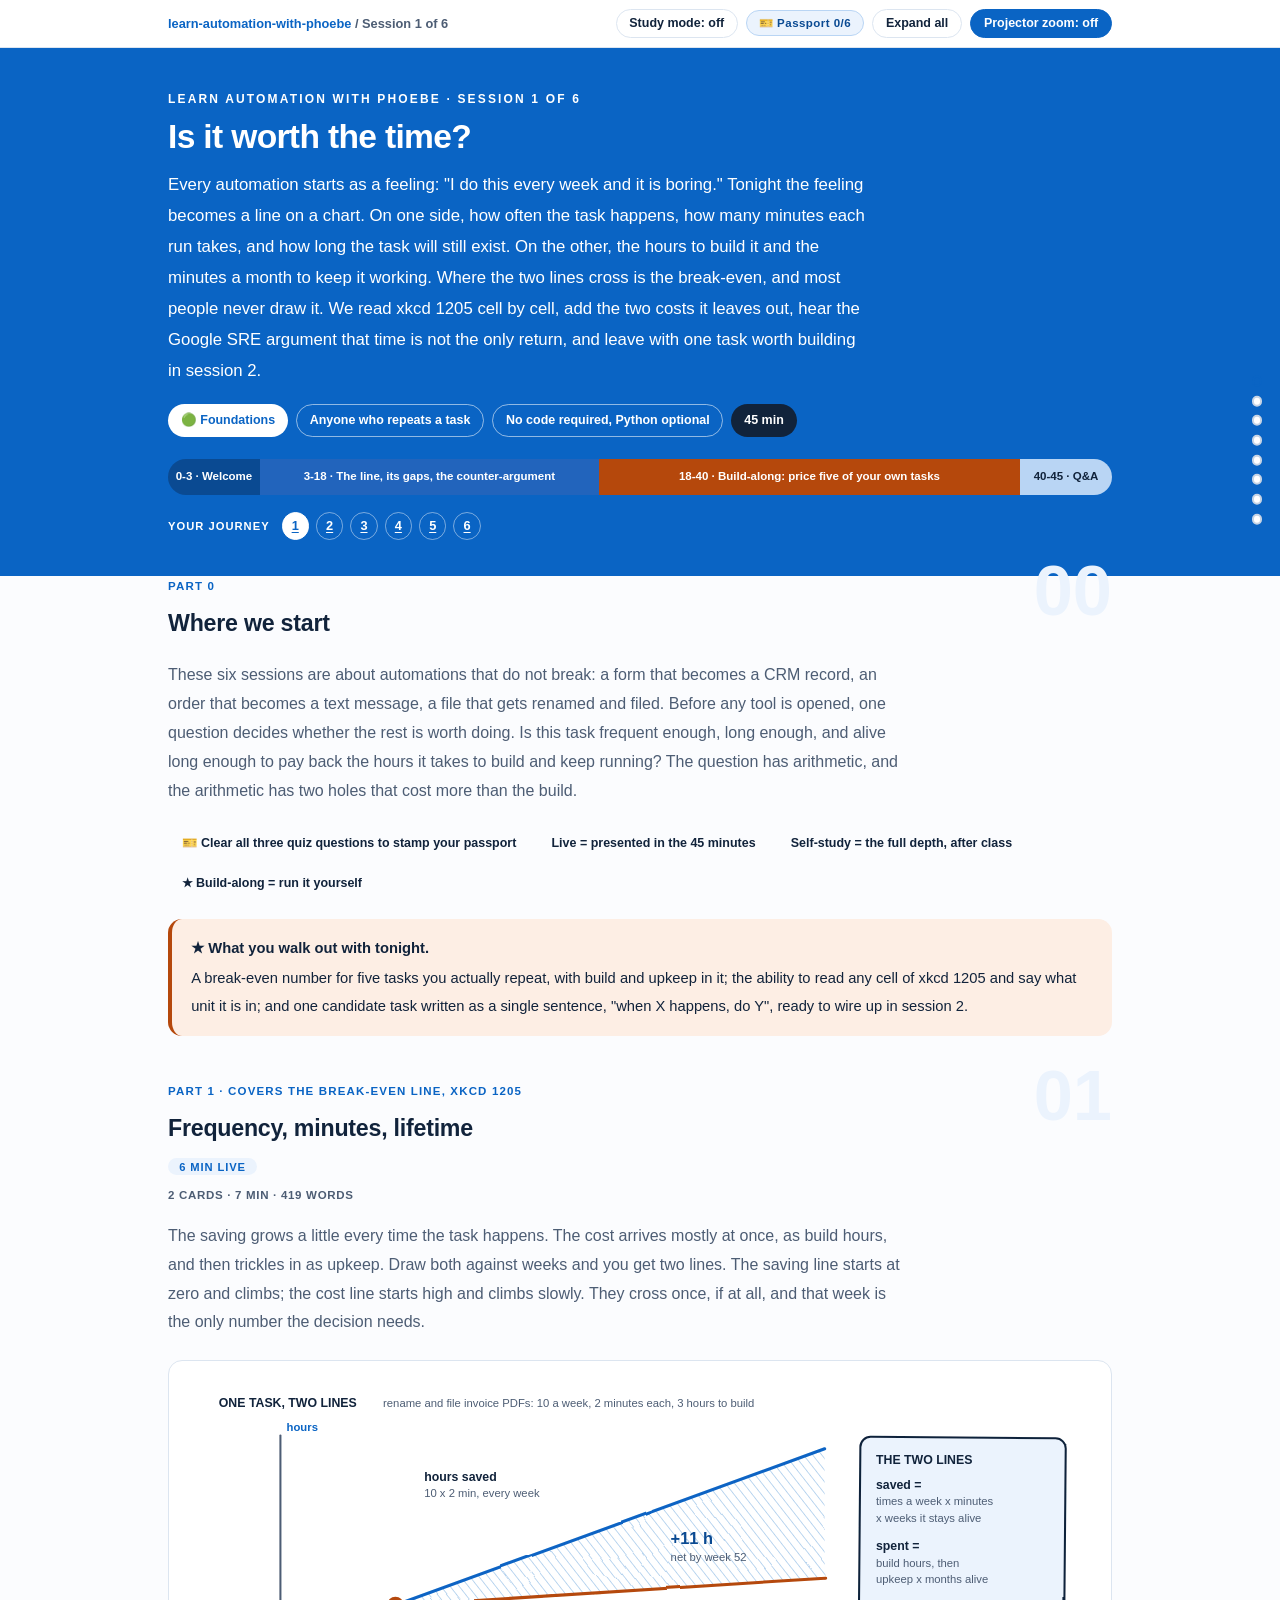
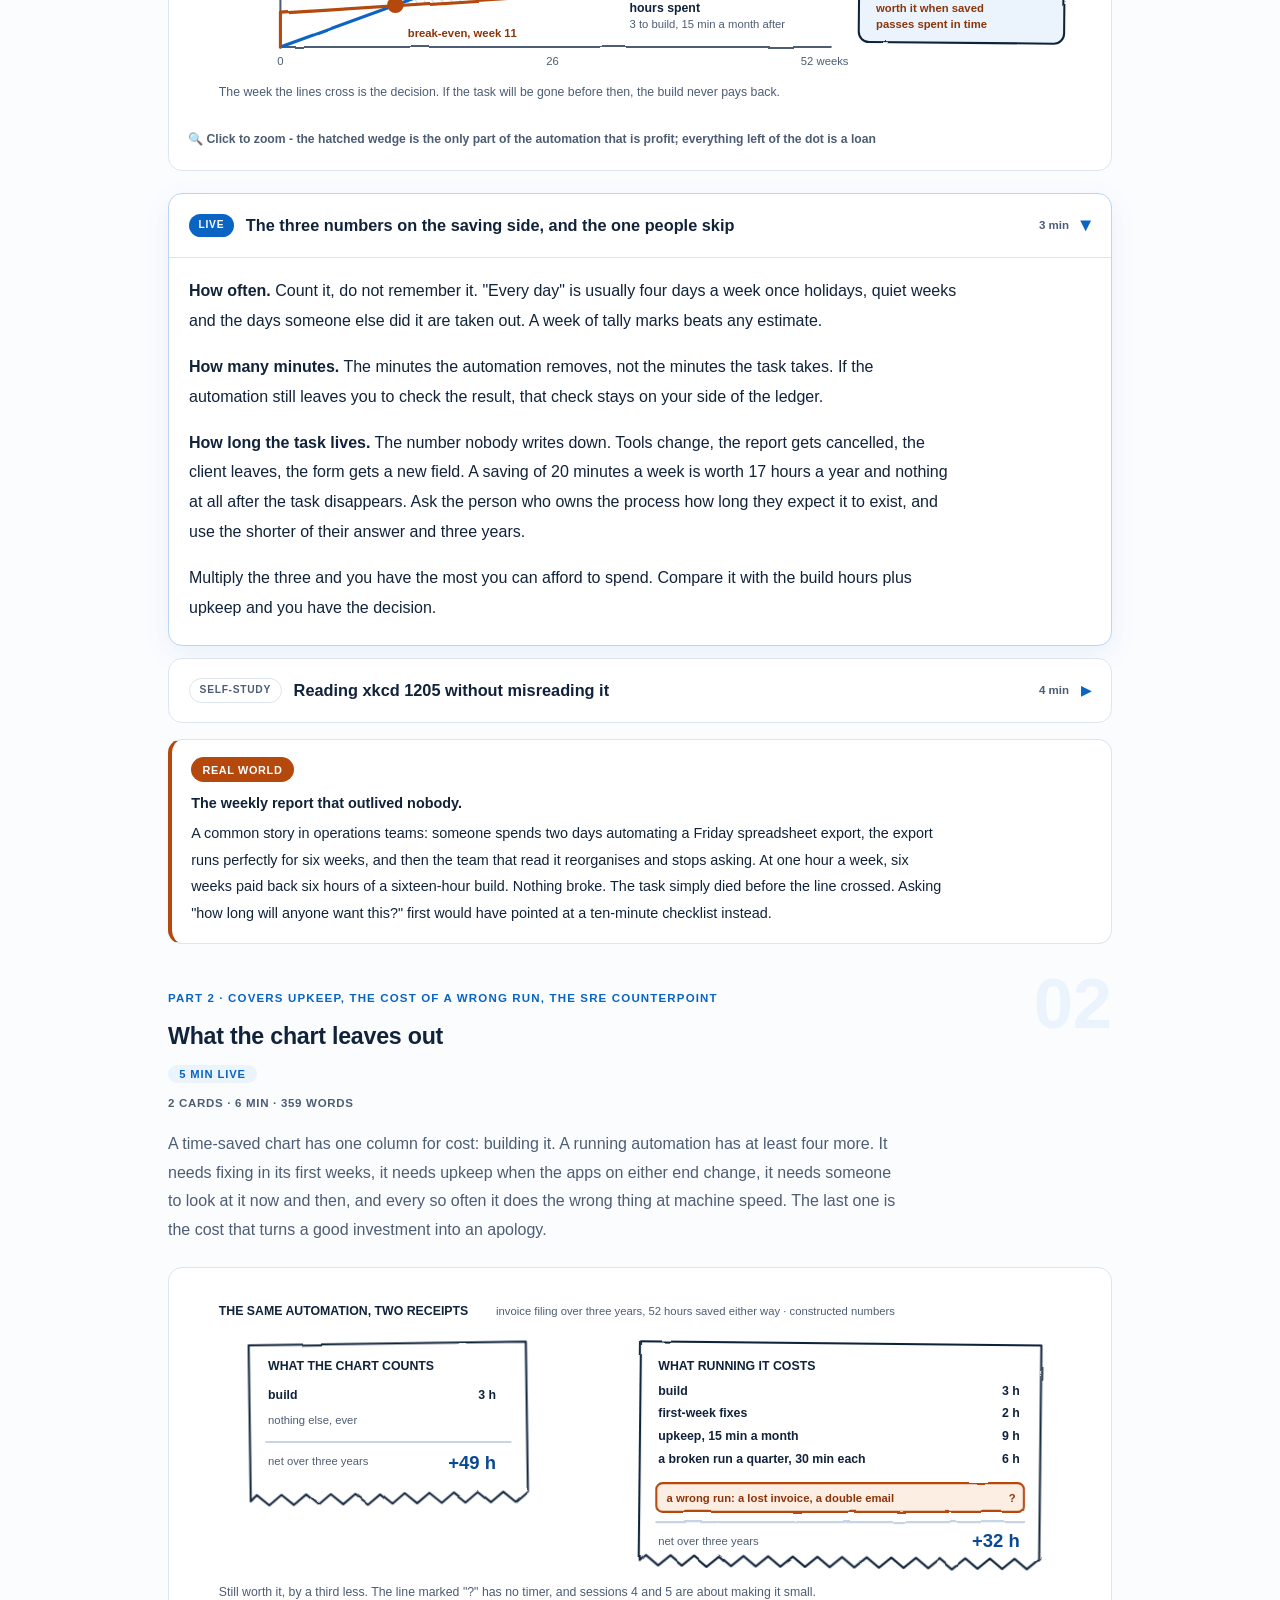
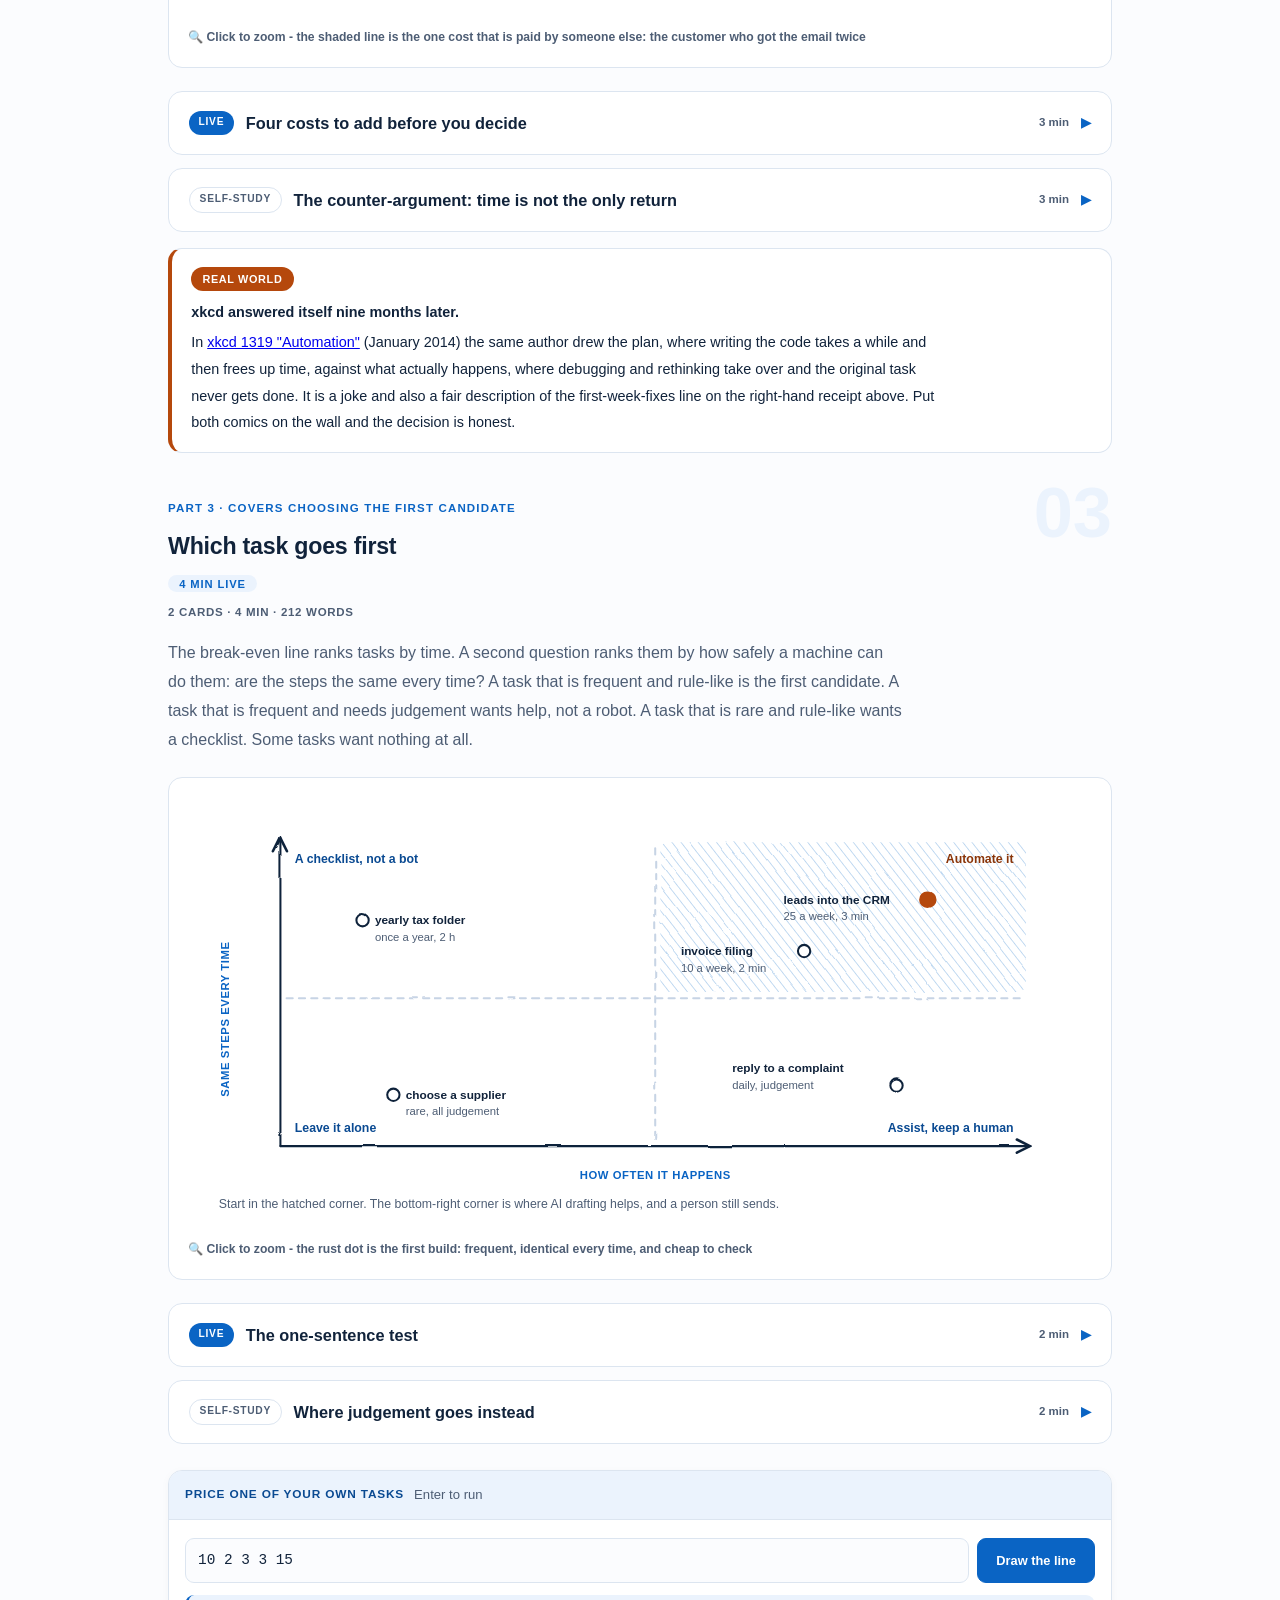
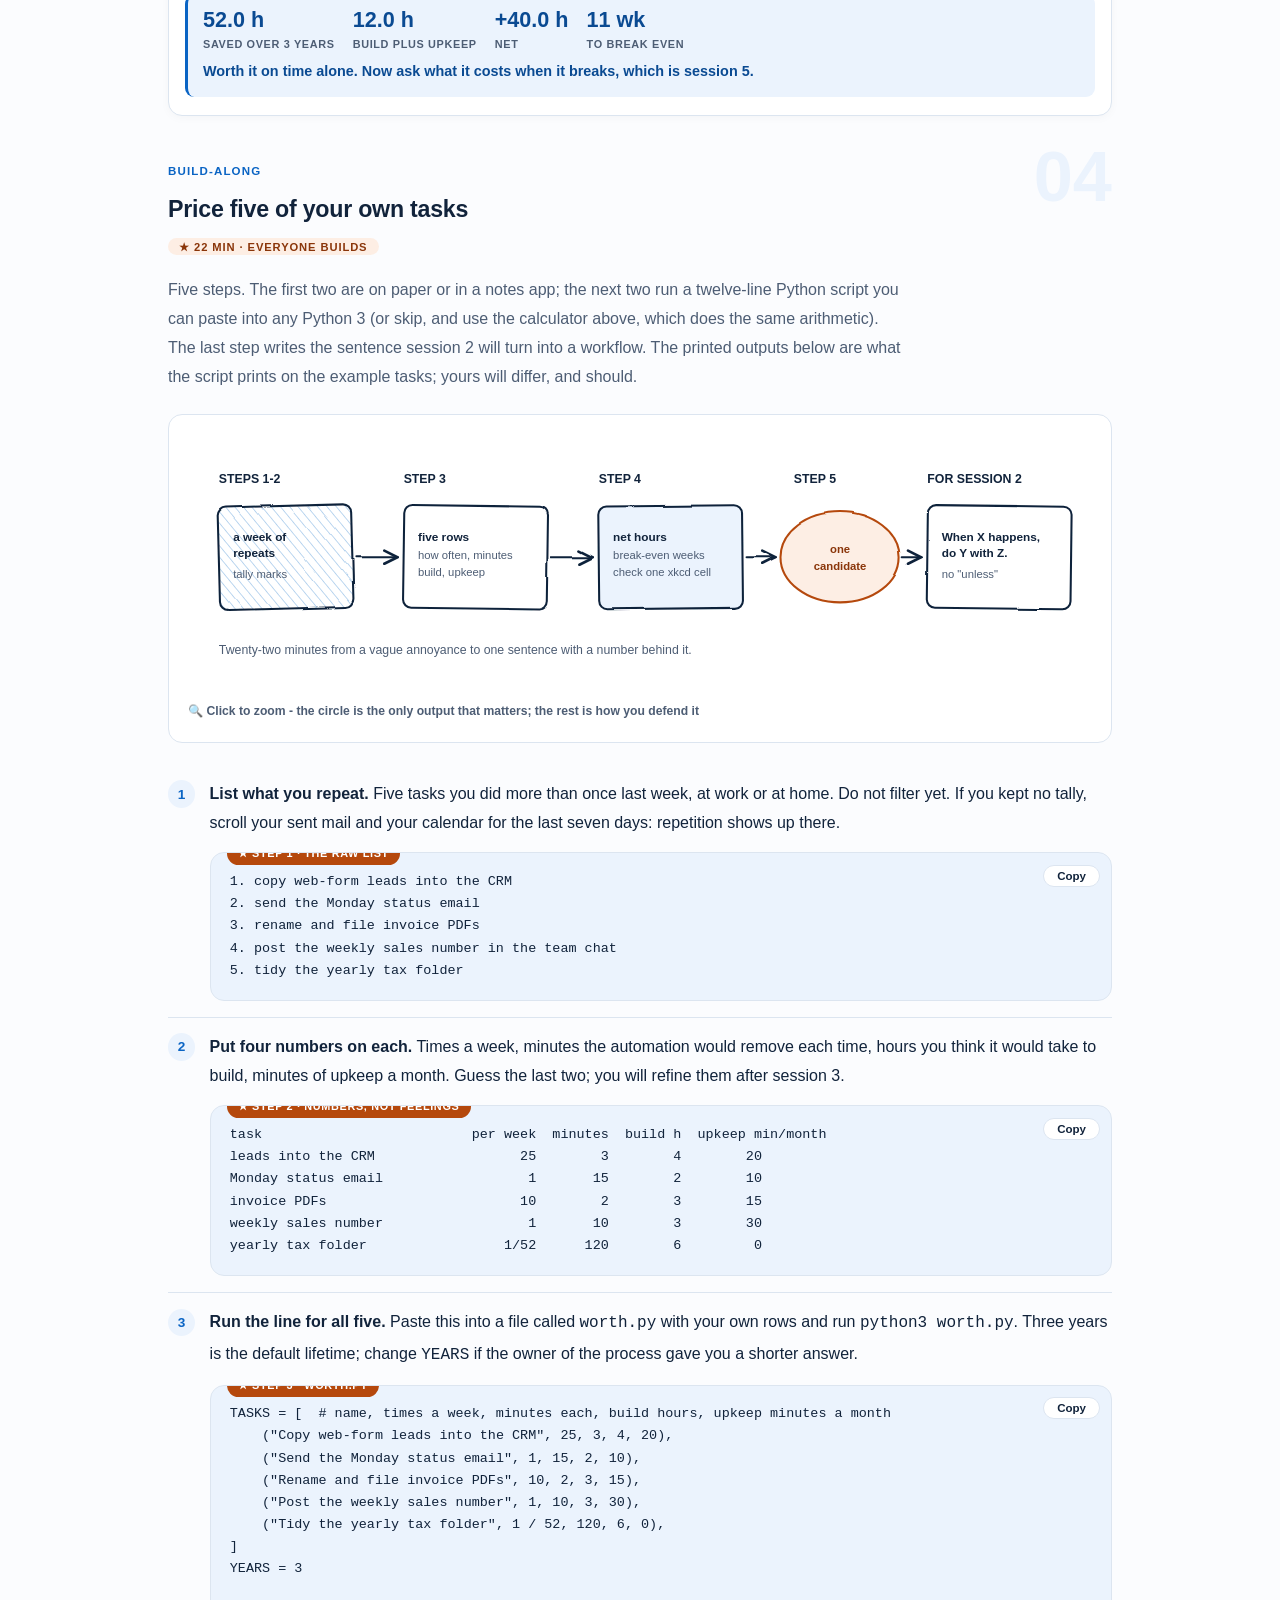
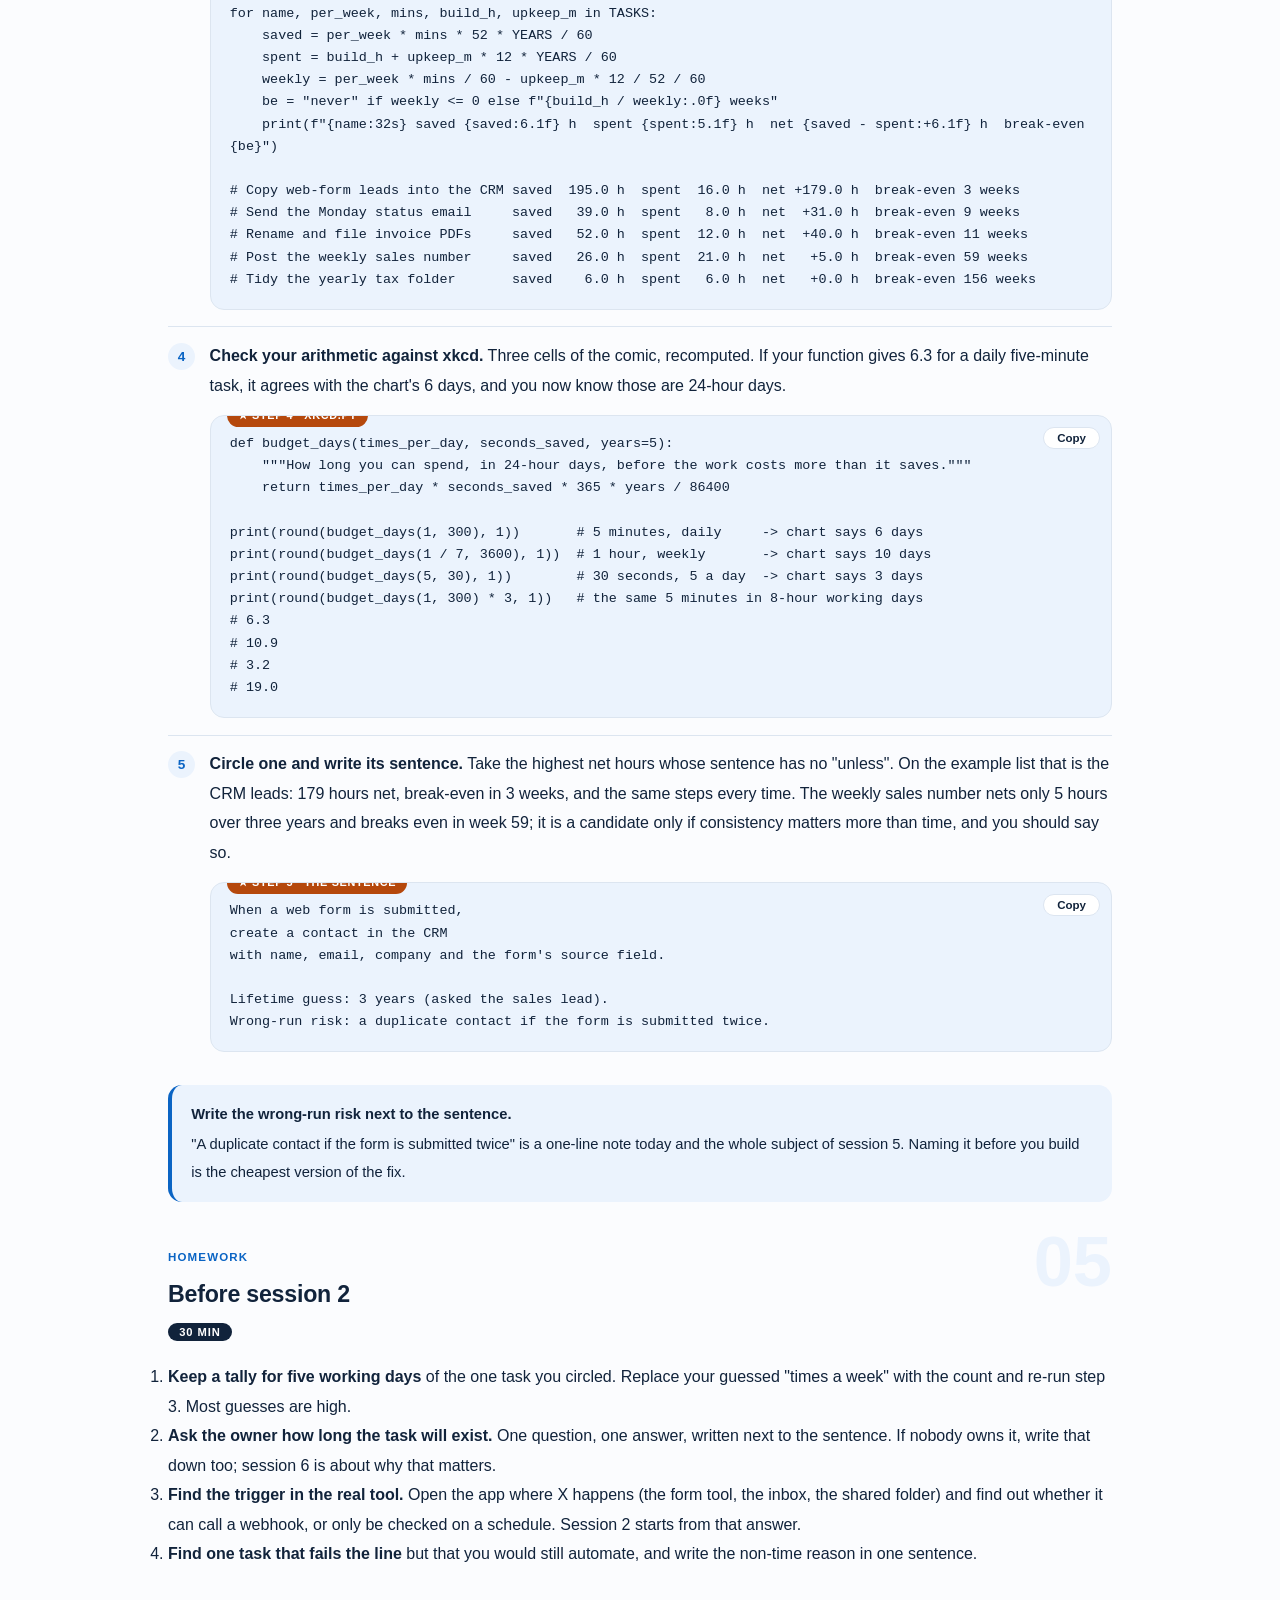
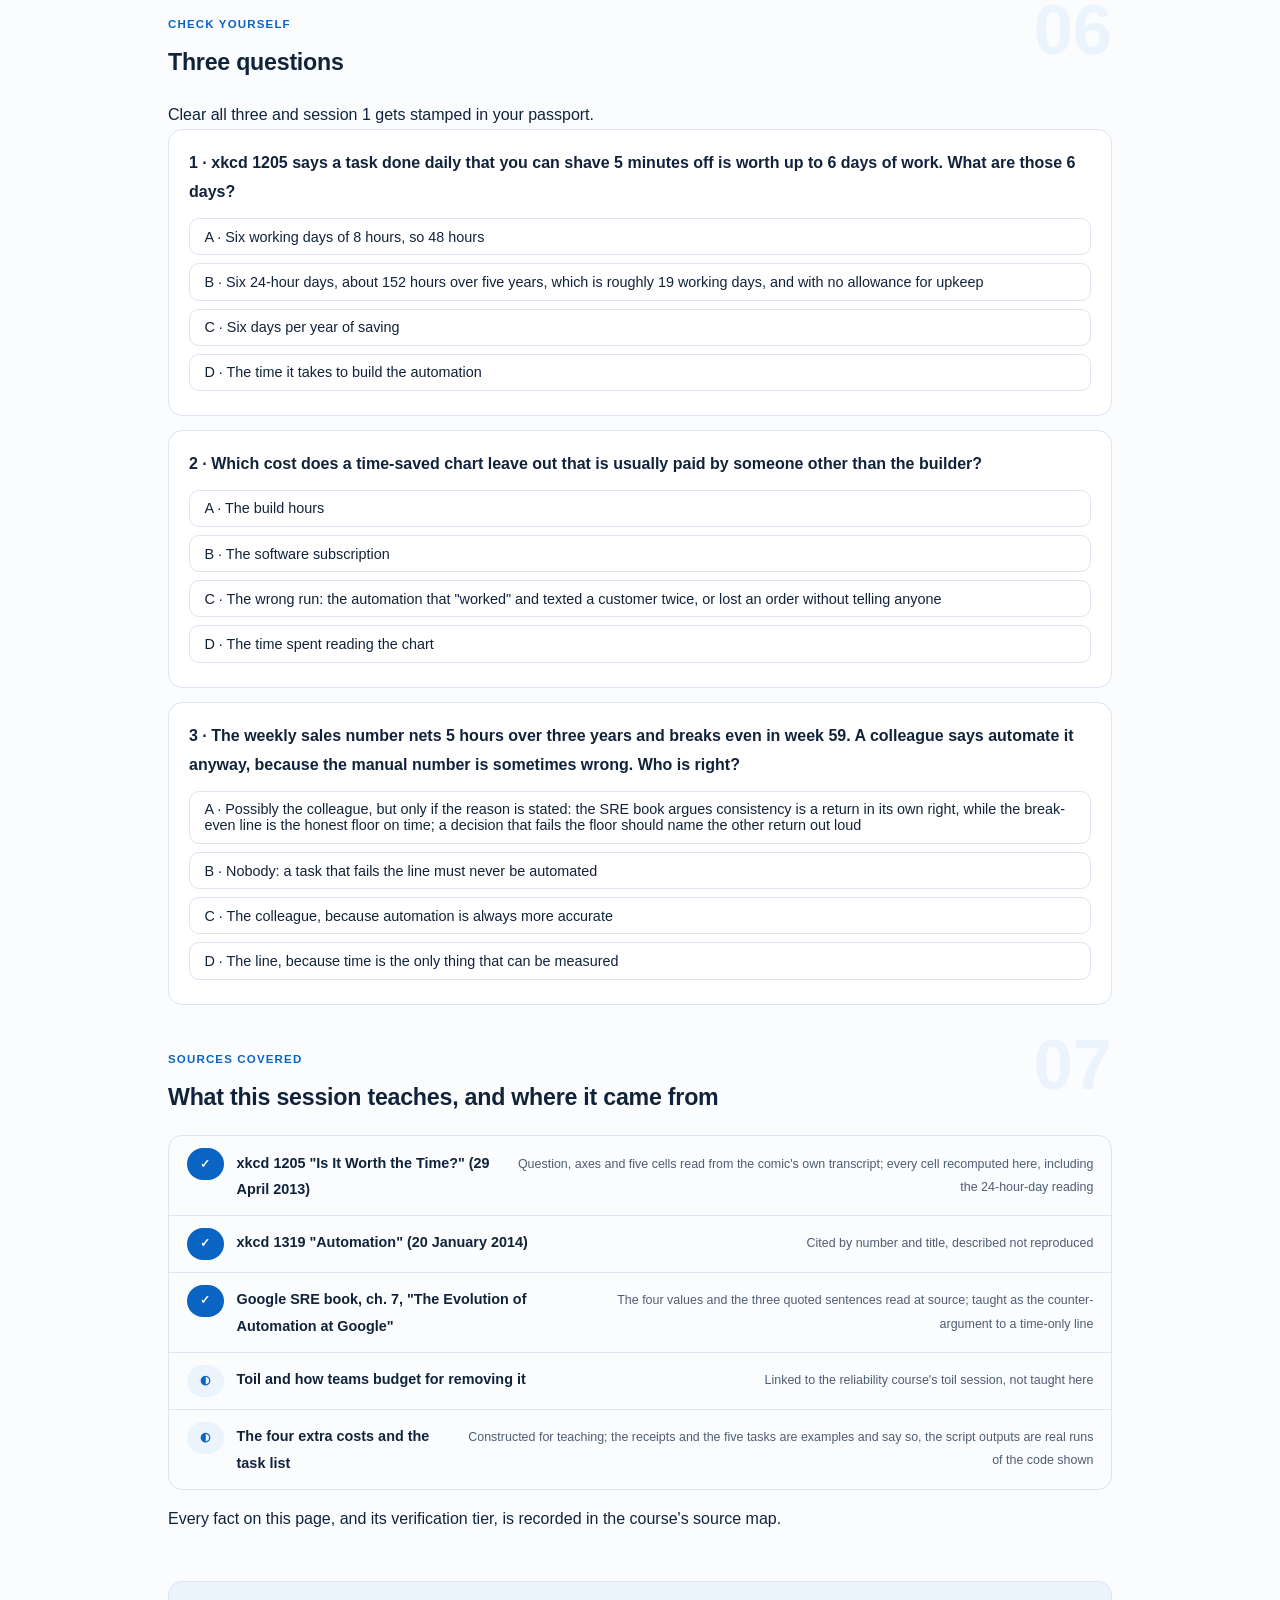
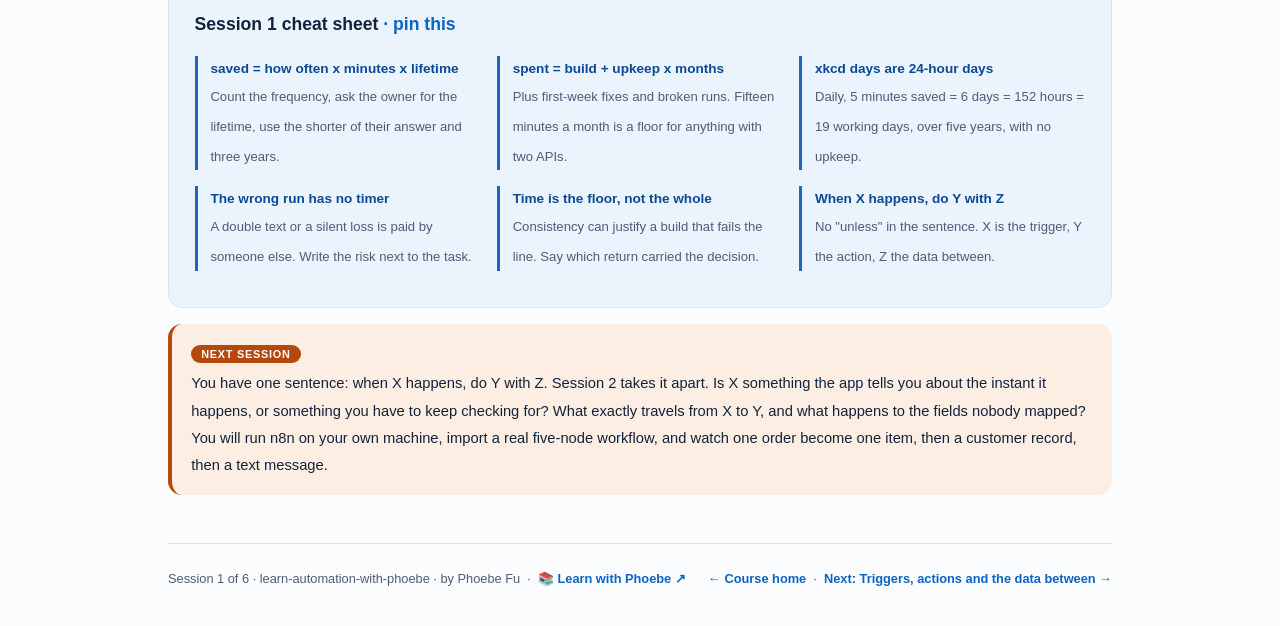
==== commit b8199f04: "Light surfaces everywhere: lightbox, cheat panel, code boxes; contrast and phone-width fixes Every d" ====
--- a/courses/01-worth-automating.html
+++ b/courses/01-worth-automating.html
@@ -19,7 +19,7 @@
 <meta name="twitter:image" content="https://phoebefu6.github.io/learn-automation-with-phoebe/assets/og-cover.png">
 <!-- social:end -->
 <title>Session 1 · Is it worth the time? - learn automation with phoebe</title>
-<link rel="stylesheet" href="../assets/style.css?v=1">
+<link rel="stylesheet" href="../assets/style.css?v=17">
 </head>
 <body>
 
@@ -572,6 +572,6 @@
 
 </main>
 
-<script src="../assets/app.js?v=1"></script>
+<script src="../assets/app.js?v=17"></script>
 </body>
 </html>
--- a/assets/style.css
+++ b/assets/style.css
@@ -19,8 +19,8 @@
   --amber-ink: #8A3509;
   --amber-50: #FDEEE4;
   --paper: #FBFCFE;
-  --code-bg: #0E1C30;
-  --code-ink: #DCE5F0;
+  --code-bg: #EBF3FD;
+  --code-ink: #11233B;
   --scrim-rgb: 235,243,252;
   --shadow-rgb: 10,100,196;
   --radius: 14px;
@@ -241,7 +241,7 @@
 .pill.light { background: var(--indigo-50); color: var(--indigo); }
 .pill.inkpill { background: var(--ink); color: #fff; }
 .pill.amber, .pill.peach { background: var(--amber); color: #fff; }
-.pill.bare { color: var(--faint); }
+.pill.bare { color: var(--muted); }
 
 /* ---------- 4D grid ---------- */
 .grid-2 { display: grid; grid-template-columns: repeat(auto-fit, minmax(15rem, 1fr)); gap: .8rem; margin: .5rem 0 1rem; }
@@ -270,10 +270,11 @@
 table.clean td:first-child { font-weight: 600; }
 
 /* ---------- prompt boxes ---------- */
-.prompt-box {
+.prompt-box{
   position: relative;
-  background: var(--code-bg);
-  color: var(--code-ink);
+  background: #EBF3FD;
+  border: 1px solid #DCE5F0;
+  color: #11233B;
   border-radius: var(--radius);
   padding: 1.1rem 1.2rem;
   margin: 1rem 0 1.2rem;
@@ -283,12 +284,12 @@
   white-space: pre-wrap;
   word-break: break-word;
 }
-.prompt-box .label {
+.prompt-box .label{
   position: absolute;
   top: -0.7rem;
   left: 1rem;
-  background: var(--indigo);
-  color: #fff;
+  background: #0A64C4;
+  color: #FFFFFF;
   font-family: "Inter", -apple-system, sans-serif;
   font-size: .68rem;
   font-weight: 700;
@@ -299,13 +300,13 @@
 }
 .prompt-box.bad .label { background: var(--faint); color: var(--ink); }
 .prompt-box.good .label { background: var(--amber); color: #fff; }
-.copy-btn {
+.copy-btn{
   position: absolute;
   top: .7rem;
   right: .7rem;
-  background: rgba(255,255,255,.1);
-  border: 1px solid rgba(255,255,255,.25);
-  color: #fff;
+  background: #FFFFFF;
+  border: 1px solid #DCE5F0;
+  color: #11233B;
   border-radius: 999px;
   padding: .25rem .8rem;
   font-size: .72rem;
@@ -314,7 +315,7 @@
   font-family: "Inter", -apple-system, sans-serif;
   transition: background .15s ease;
 }
-.copy-btn:hover { background: rgba(255,255,255,.22); }
+.copy-btn:hover { background: #DCE5F0; }
 .copy-btn.copied { background: var(--amber); border-color: var(--amber); color: #fff; }
 
 /* ---------- demo steps ---------- */
@@ -409,7 +410,7 @@
   gap: .4rem;
 }
 
-.lightbox {
+.lightbox{
   position: fixed;
   inset: 0;
   z-index: 100;
@@ -421,7 +422,7 @@
   cursor: zoom-out;
 }
 .lightbox.open { display: flex; }
-.lightbox .inner {
+.lightbox .inner{
   background: #fff;
   border: 1px solid var(--hairline);
   box-shadow: 0 18px 50px rgba(var(--shadow-rgb),.14);
@@ -432,13 +433,12 @@
   overflow: auto;
 }
 .lightbox .inner svg, .lightbox .inner img { width: min(88vw, 70rem); height: auto; }
-.lightbox .close-hint {
+.lightbox .close-hint{
   position: fixed;
   top: 1rem; right: 1.4rem;
   color: var(--ink);
   font-size: .8rem;
   font-weight: 600;
-  opacity: .8;
 }
 
 /* ---------- courses covered ---------- */
@@ -457,19 +457,20 @@
 .covered-row .note { margin-left: auto; color: var(--muted); font-size: .78rem; text-align: right; }
 
 /* ---------- cheat sheet footer ---------- */
-.cheat {
-  background: var(--ink);
-  color: #fff;
+.cheat{
+  background: #EBF3FD;
+  border: 1px solid #DCE5F0;
+  color: #11233B;
   border-radius: var(--radius);
   padding: 1.6rem 1.6rem 1.3rem;
   margin-top: 3rem;
 }
 .cheat h3 { font-size: 1.1rem; margin-bottom: 1rem; }
-.cheat h3 span { color: var(--indigo-soft); }
+.cheat h3 span { color: #0A64C4; }
 .cheat .grid-2 { gap: 1rem; }
 .cheat .cheat-item { border-left: 3px solid var(--indigo-mid); padding-left: .8rem; }
-.cheat .cheat-item b { display: block; font-size: .85rem; color: var(--indigo-soft); }
-.cheat .cheat-item span { font-size: .82rem; opacity: .85; }
+.cheat .cheat-item b { display: block; font-size: .85rem; color: #0A4A92; }
+.cheat .cheat-item span { font-size: .82rem; color: #4D5D74; }
 
 footer.pagefoot {
   border-top: 1px solid var(--hairline);
@@ -1162,7 +1163,7 @@
   transition: all .18s ease;
 }
 .pp-stamp:hover { border-color: var(--indigo-soft); }
-.pp-stamp i { font-size: 1.3rem; font-style: normal; opacity: .7; }
+.pp-stamp i { font-size: 1.3rem; font-style: normal; opacity: 1; }
 .pp-stamp b { font: 800 0.7rem Inter, sans-serif; }
 .pp-stamp.got {
   border-style: solid; border-color: var(--indigo);
@@ -1314,3 +1315,28 @@
 .wb-json { margin-top: 10px; border: 1px solid var(--hairline); border-radius: 12px; background: #fff; padding: 8px 14px; }
 .wb-json summary { cursor: pointer; font: 700 .86rem Inter, sans-serif; color: var(--indigo-deep); }
 .wb-json pre { font-size: .76rem; line-height: 1.5; white-space: pre-wrap; overflow-x: auto; color: var(--ink); background: var(--indigo-50); border-radius: 8px; padding: 10px 12px; margin-top: 8px; }
+
+/* layout-patch-3: phone-width overflow (2026-10-10) */
+.sql-bar { flex-wrap: wrap; }
+@media (max-width: 480px) {
+  .covered-row { flex-wrap: wrap; }
+  .covered-row .note { margin-left: 0; text-align: left; flex-basis: 100%; }
+  details.card summary { flex-wrap: wrap; }
+  details.card summary .mini { white-space: normal; }
+  .wk, .sqlbox, .prompt-box, pre { max-width: 100%; overflow-x: auto; }
+  .mono, code, strong, .note { overflow-wrap: anywhere; }
+  select, input[type=range], label { max-width: 100%; }
+  canvas, svg, img { max-width: 100%; height: auto; }
+  .tree-kids, .tree-node-wrap, .tree-node, .rb-night, .al-row, .gd-field, .tl-row, .sl-row { max-width: 100%; overflow-x: auto; }
+  .tl-cols, .sl-cols, .bb-cols, .ev-cols, [class$="-cols"] { grid-template-columns: 1fr !important; display: grid; }
+  .tl-cols > *, .sl-cols > *, [class$="-cols"] > * { min-width: 0; max-width: 100%; }
+  .mono { white-space: normal; }
+  .er-w, .bb-lab, .tl-lev, .sl-lev { max-width: 100%; white-space: normal; }
+}
+/* contrast-patch-2b */
+.cheat a { color: var(--indigo-deep, var(--ink)); }
+.chip.audience { background: transparent; border-color: rgba(255,255,255,.55); }
+.masthead a, .masthead .sub a { color: #fff; text-decoration: underline; text-underline-offset: 2px; }
+.prompt-box b, .prompt-box strong { color: var(--indigo-deep, var(--ink)); }
+.prompt-box span, .prompt-box em, .prompt-box i { color: inherit; }
+.pp-stamp i { color: var(--ink); }
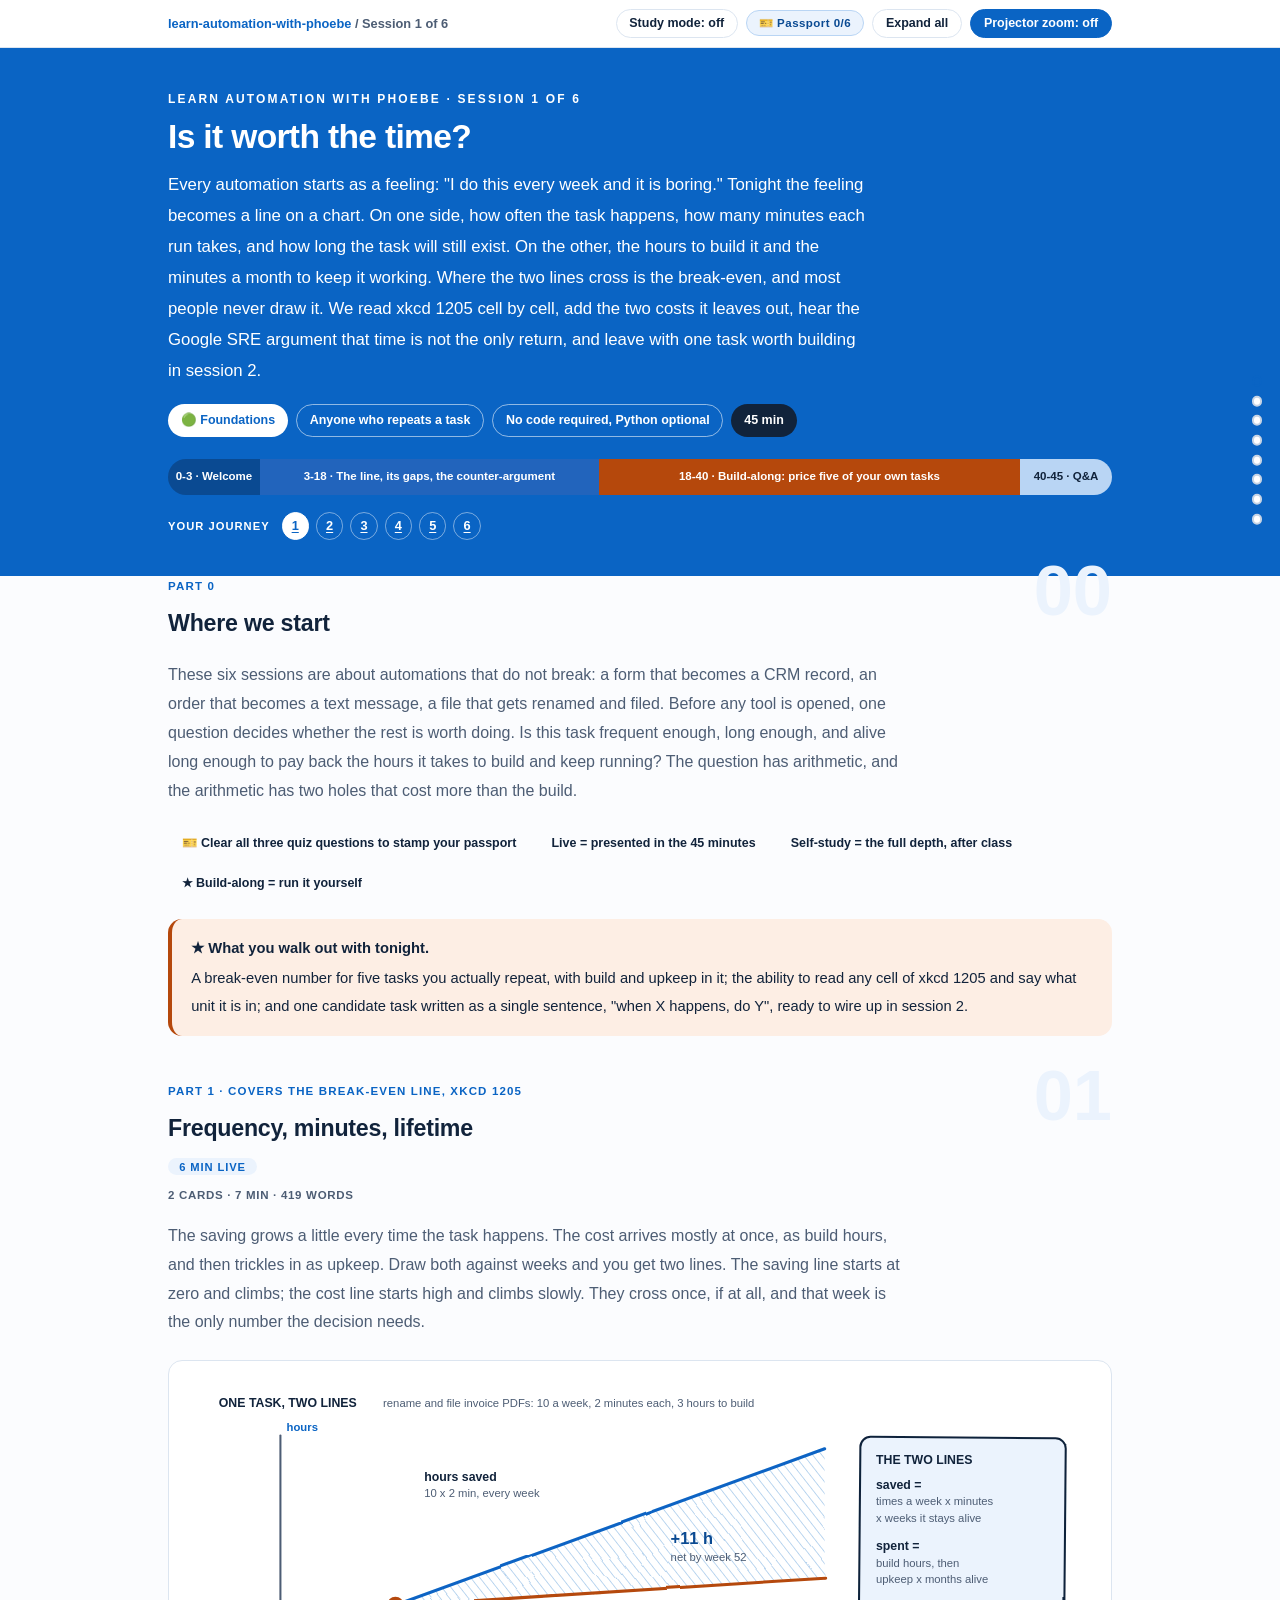
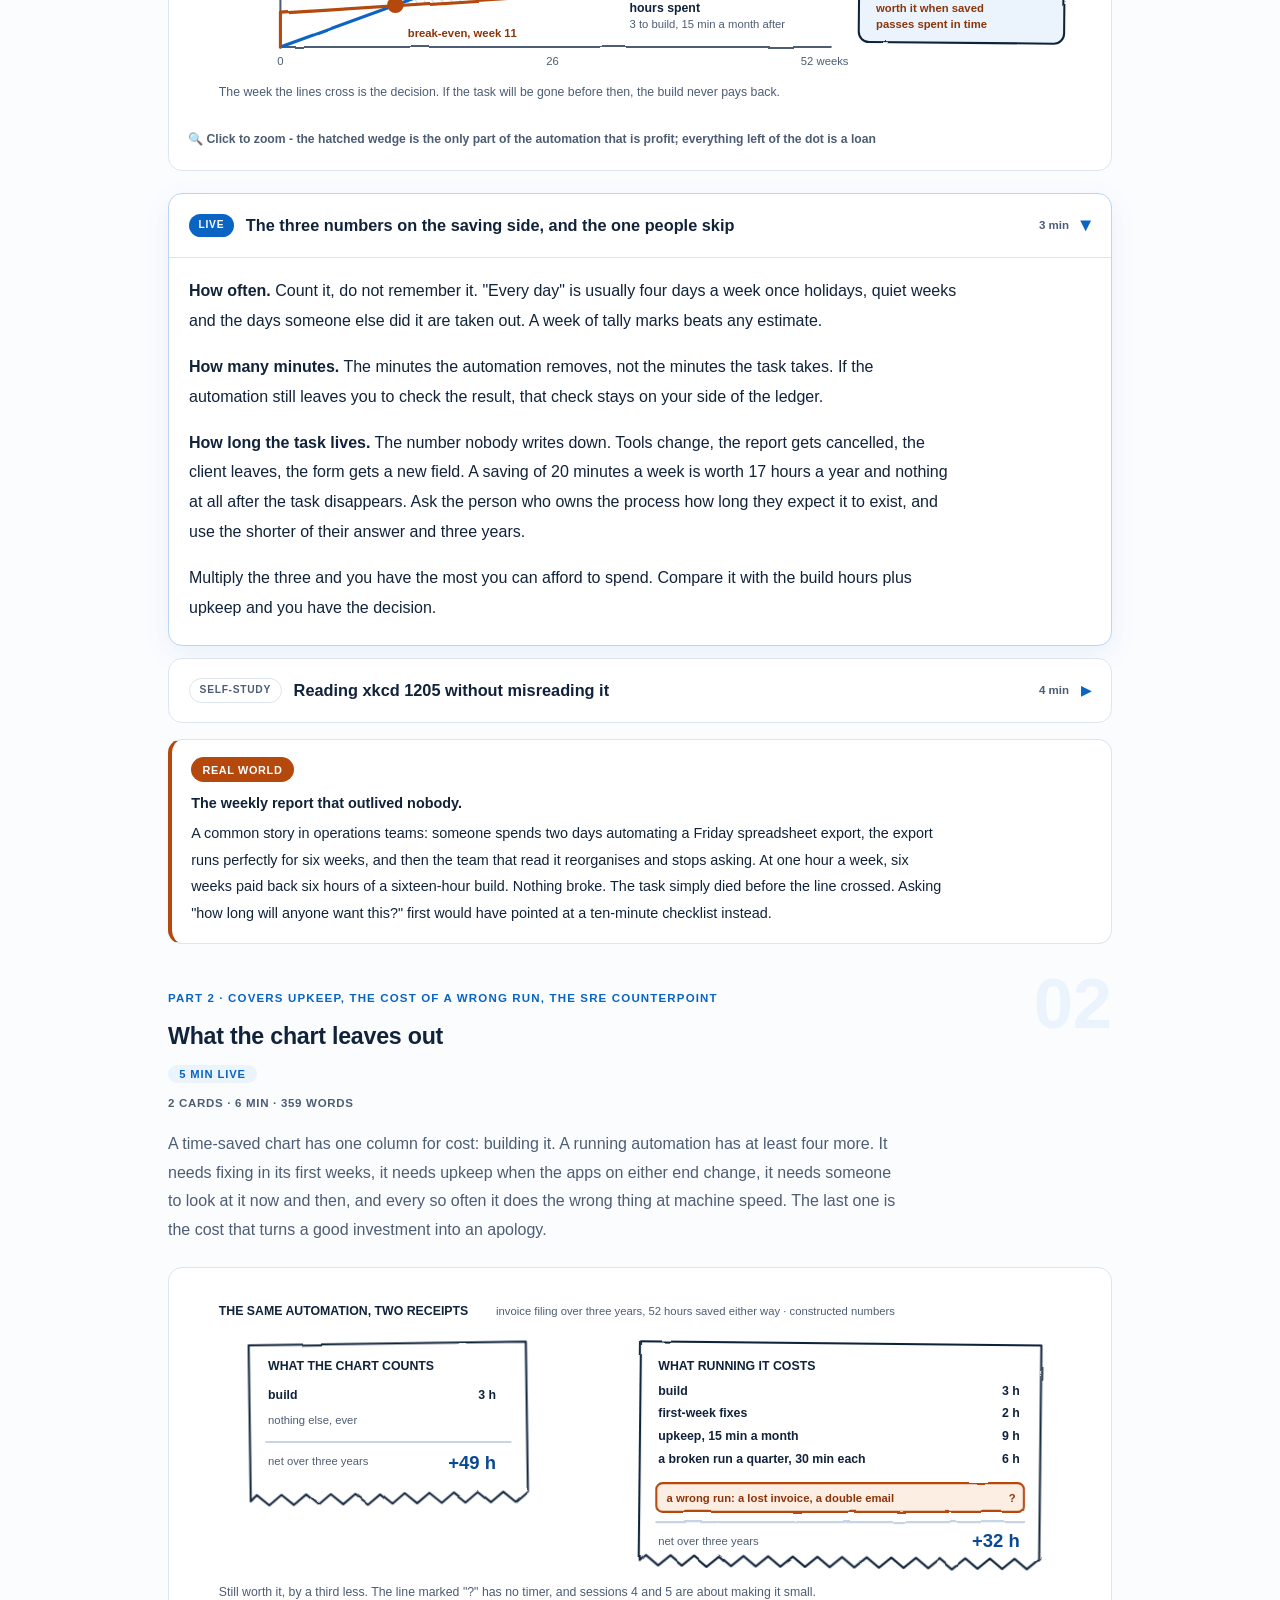
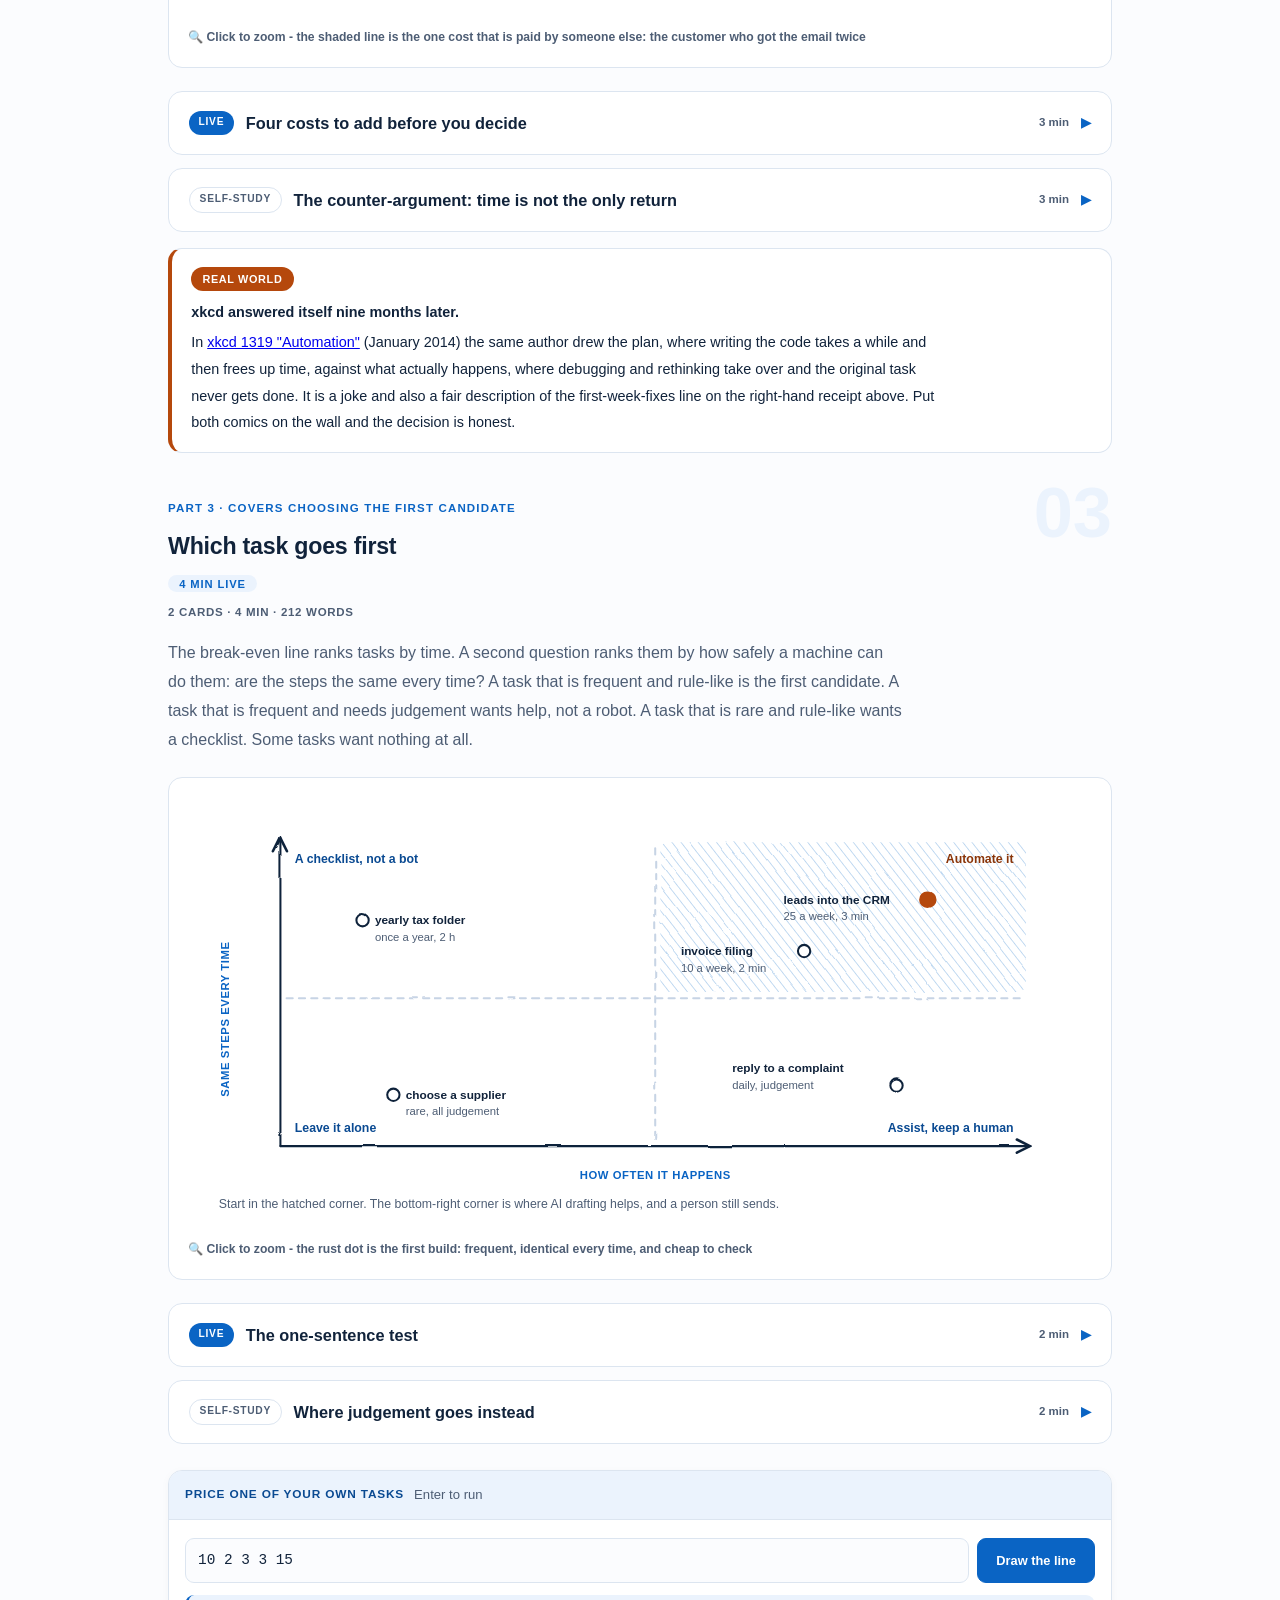
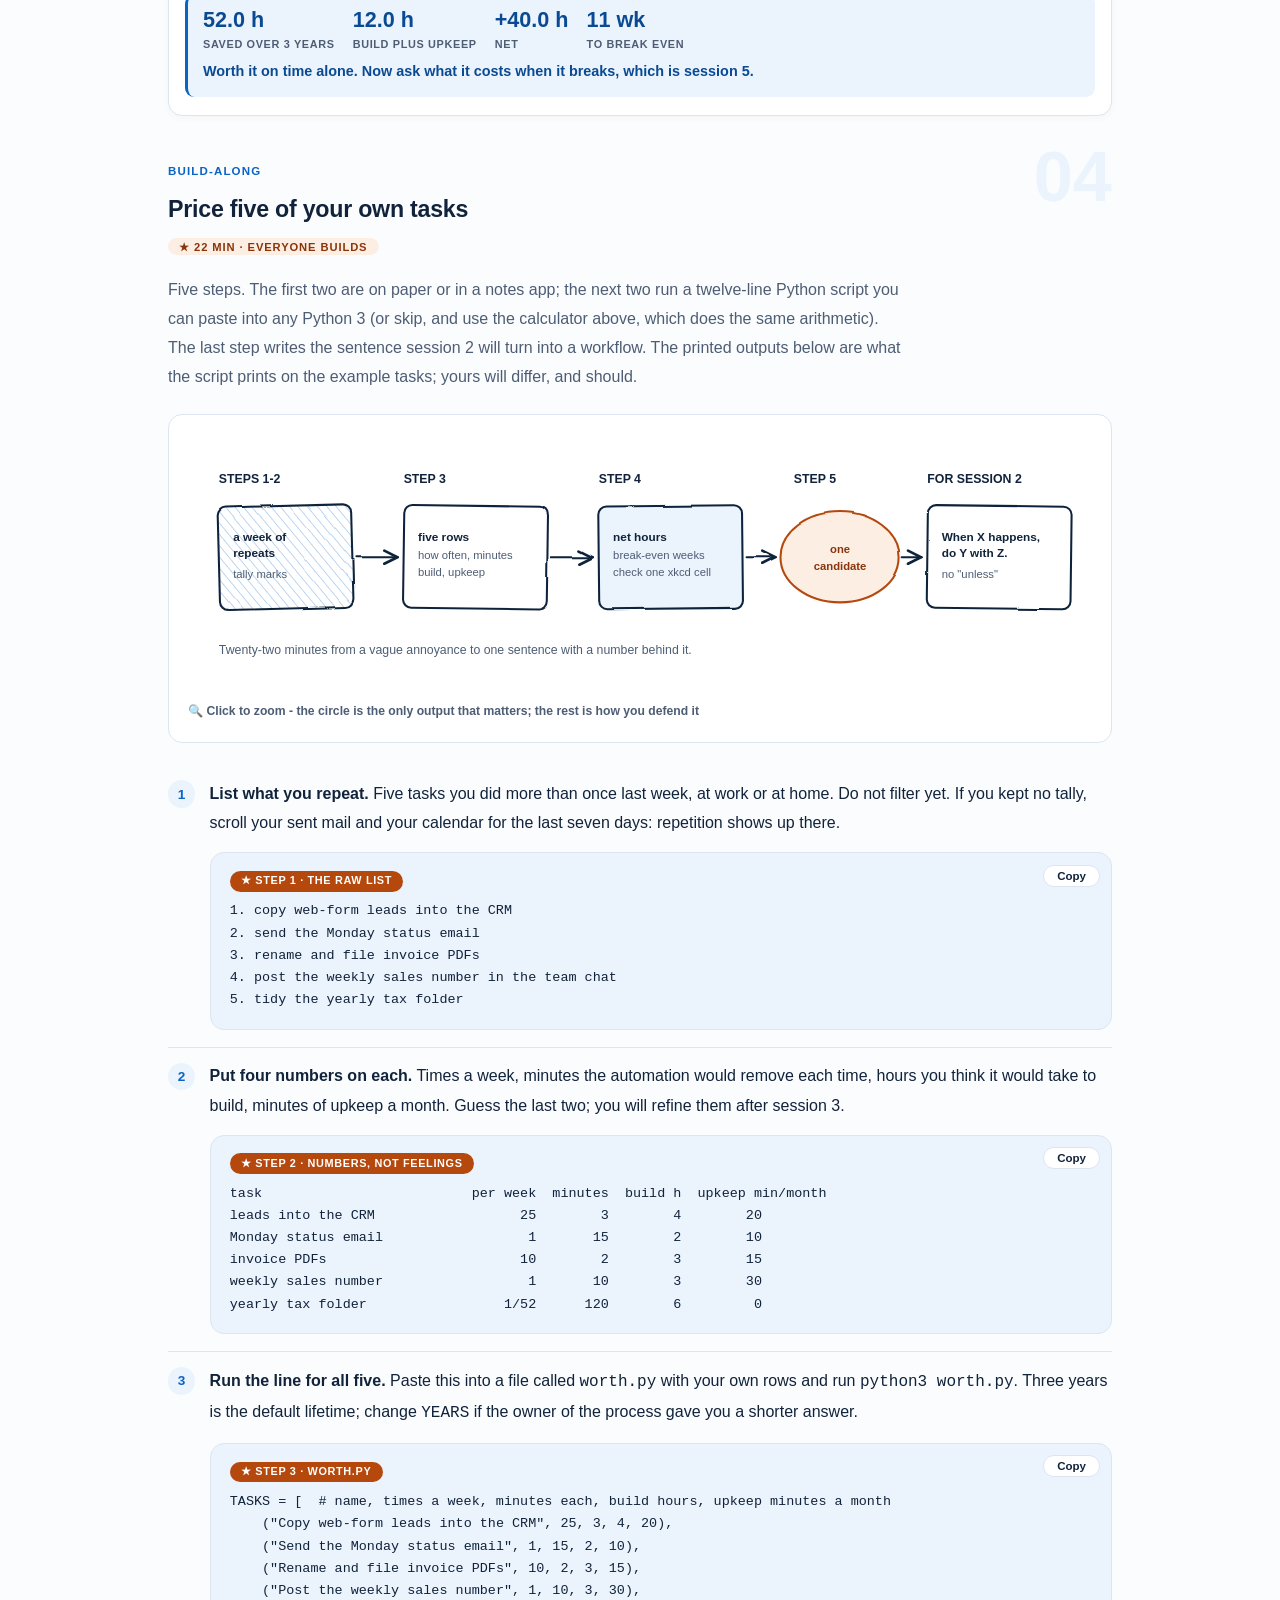
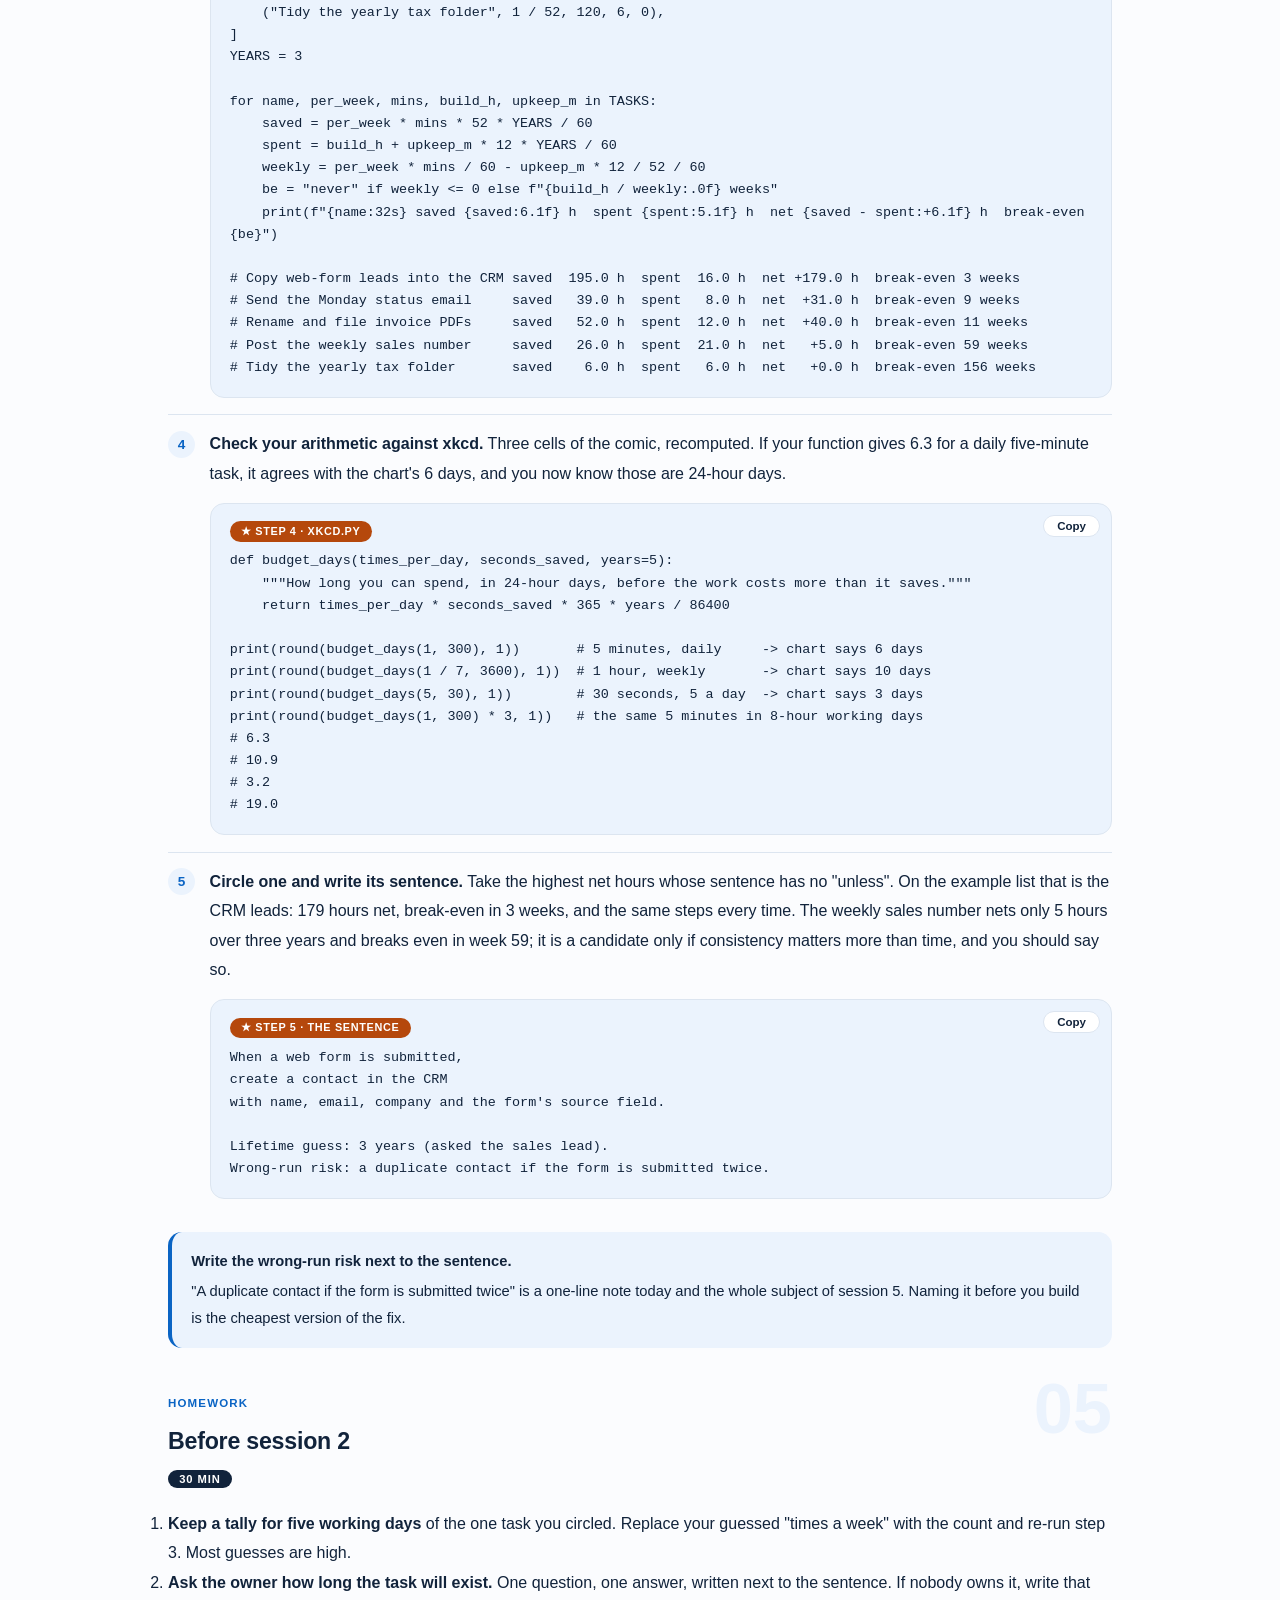
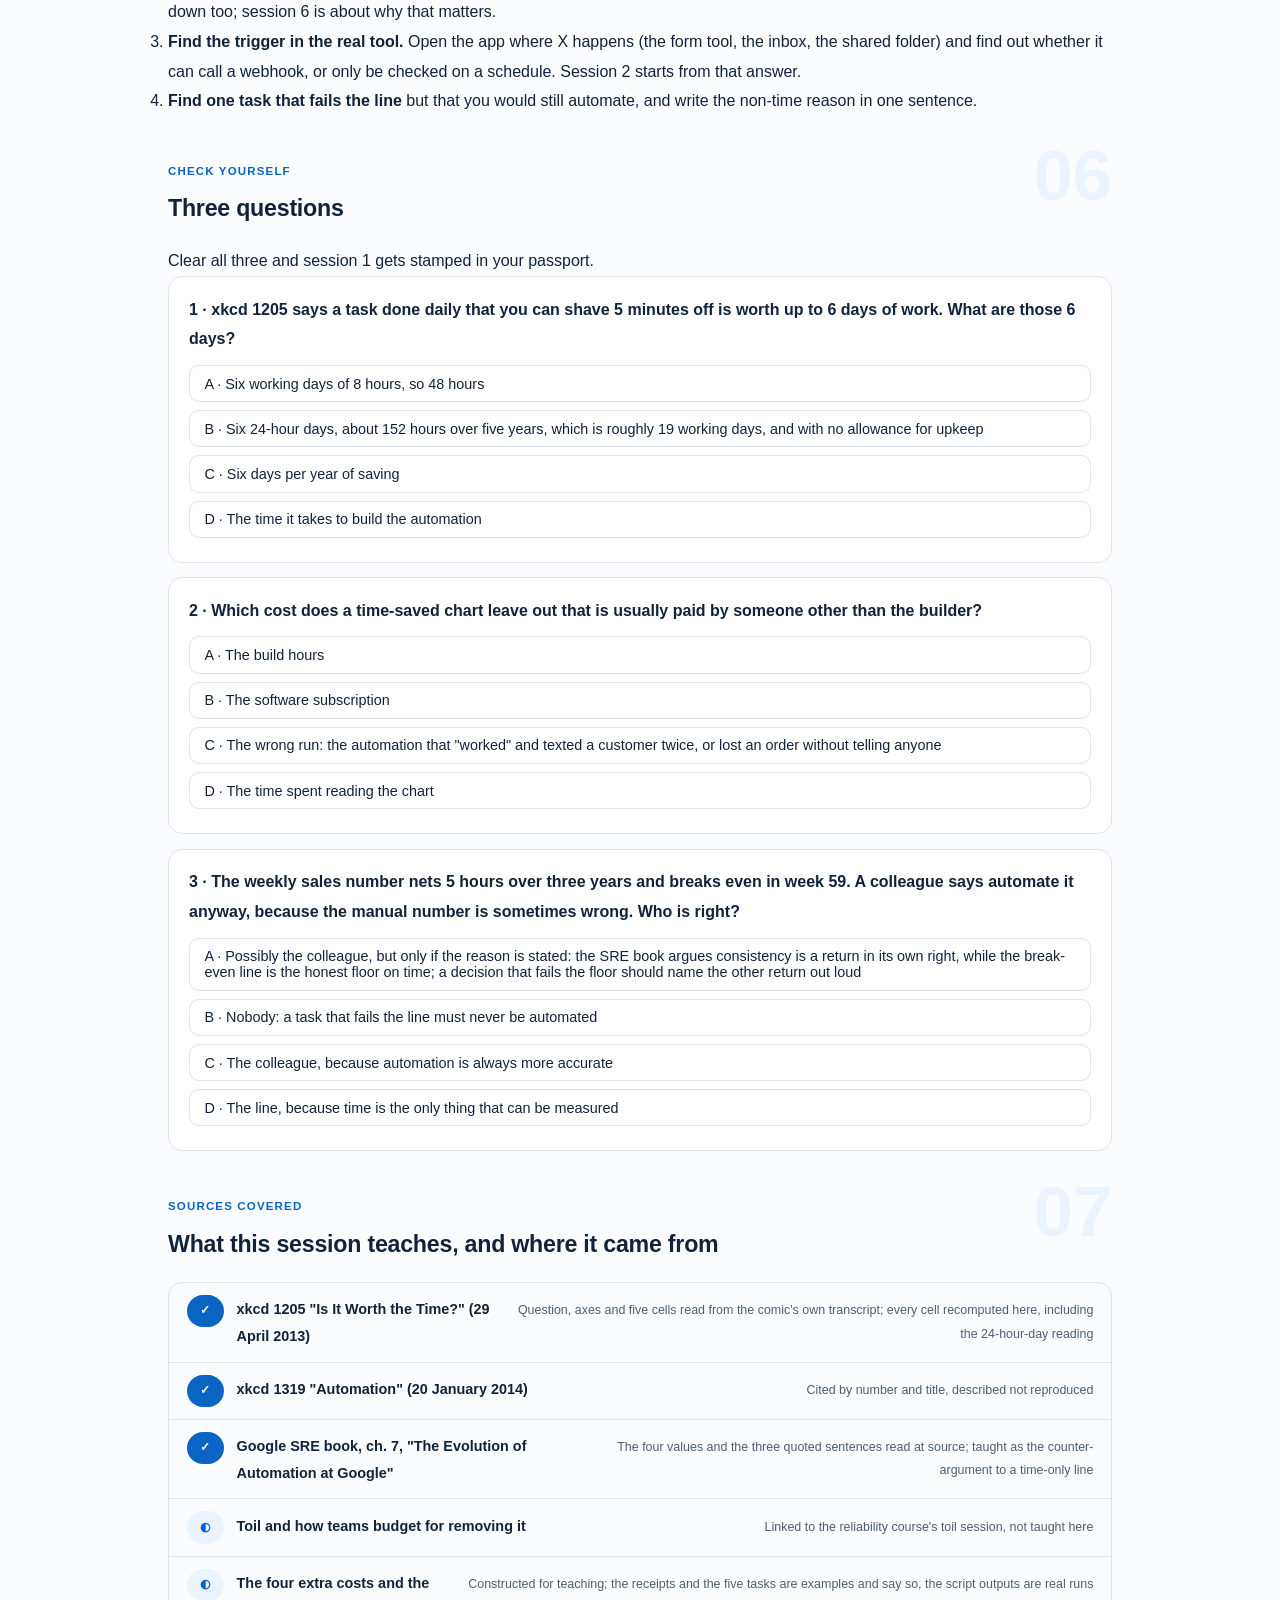
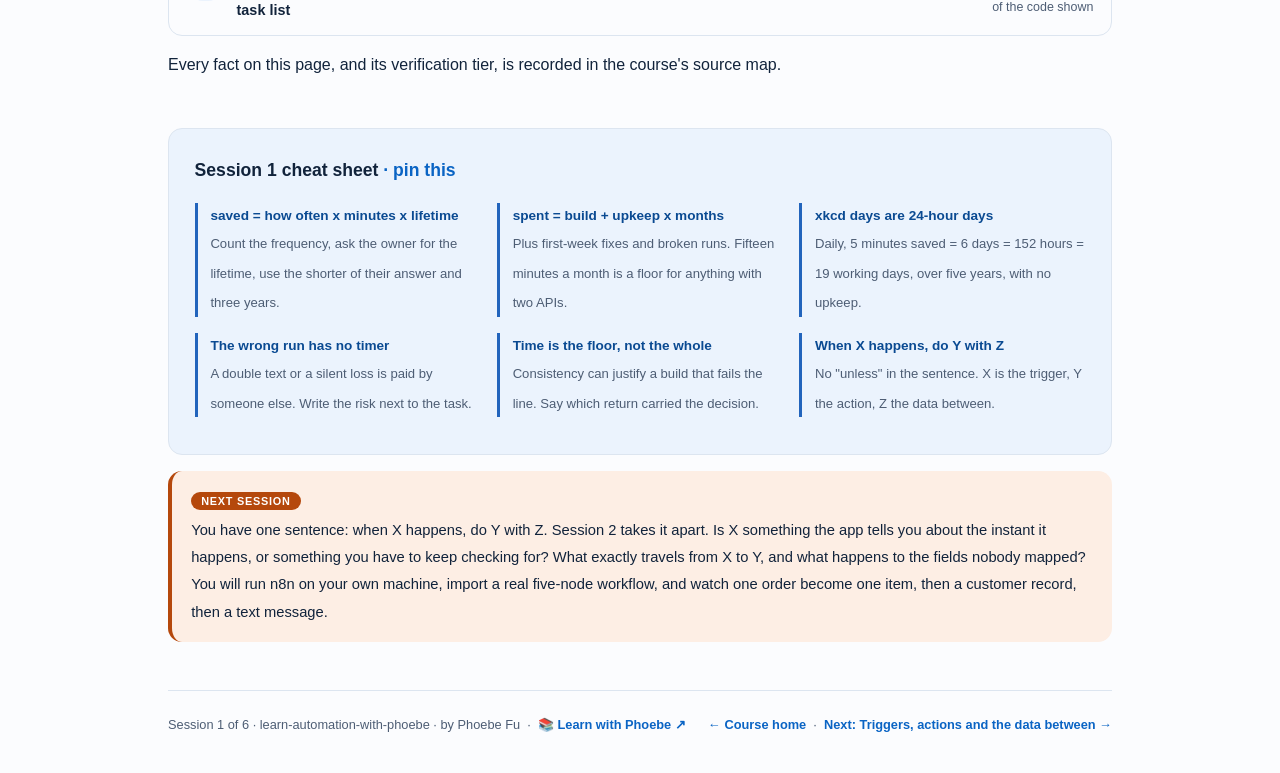
==== commit de1395ea: "Prompt-box label inside the box: overflow no longer cuts it in half The label hung 0.7rem above the " ====
--- a/courses/01-worth-automating.html
+++ b/courses/01-worth-automating.html
@@ -19,7 +19,7 @@
 <meta name="twitter:image" content="https://phoebefu6.github.io/learn-automation-with-phoebe/assets/og-cover.png">
 <!-- social:end -->
 <title>Session 1 · Is it worth the time? - learn automation with phoebe</title>
-<link rel="stylesheet" href="../assets/style.css?v=17">
+<link rel="stylesheet" href="../assets/style.css?v=18">
 </head>
 <body>
 
--- a/assets/style.css
+++ b/assets/style.css
@@ -1340,3 +1340,8 @@
 .prompt-box b, .prompt-box strong { color: var(--indigo-deep, var(--ink)); }
 .prompt-box span, .prompt-box em, .prompt-box i { color: inherit; }
 .pp-stamp i { color: var(--ink); }
+
+/* Prompt-box label sits inside the box (2026-10-12). Hanging it 0.7rem above the edge let any
+   overflow:auto parent cut it in half; in normal flow nothing can clip it. The right margin
+   keeps it clear of the Copy button; long labels wrap instead of running under it. */
+.prompt-box > .label{ position: static; display: table; margin: 0 5.2rem .55rem 0; white-space: normal; line-height: 1.45; }
